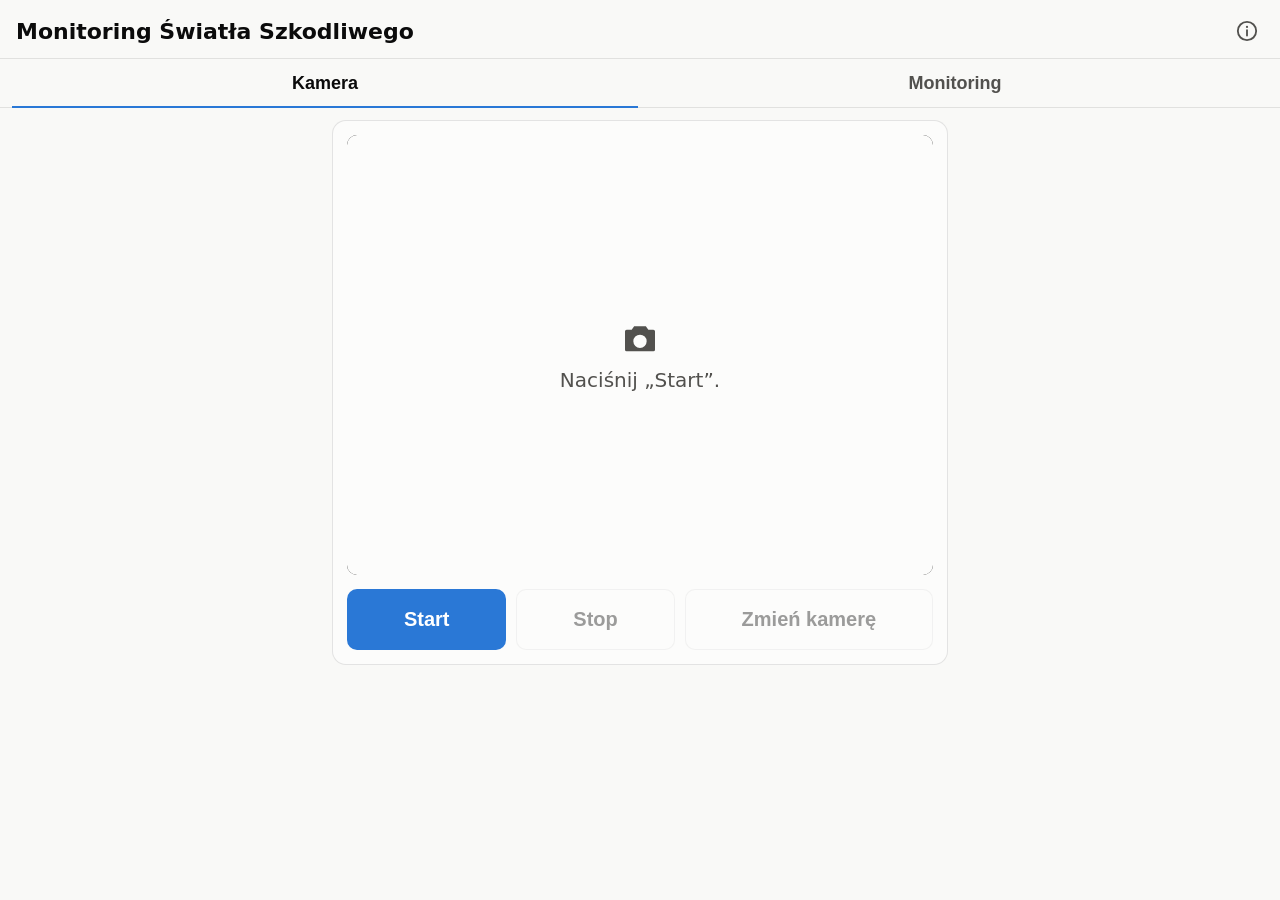
==== docs/index.html @ 78b1234d "Merge Gałki/Wykresy back into one "Monitoring" tab, sized to fit both gauges on screen Reverts the t" ====
<!doctype html>
<html lang="pl">
<head>
<meta charset="utf-8">
<meta name="viewport" content="width=device-width, initial-scale=1, viewport-fit=cover">
<title>Monitoring Światła Szkodliwego</title>
<meta name="description" content="Mierzy kamerą natężenie koloru niebieskiego na ekranie i pokazuje je na czytelnym wykresie ze strefami: bezpieczna, umiarkowana, szkodliwa.">
<meta name="theme-color" content="#1a1a19">
<link rel="manifest" href="manifest.webmanifest">
<link rel="icon" href="icons/icon-192.png">
<link rel="apple-touch-icon" href="icons/icon-192.png">
<link rel="stylesheet" href="style.css">
</head>
<body class="viz-root">

<header class="app-header">
  <h1>Monitoring Światła Szkodliwego</h1>
  <div class="header-actions">
    <button id="infoBtn" class="icon-btn" type="button" aria-label="Przejdź do dokumentacji">
      <svg viewBox="0 0 24 24" width="22" height="22" aria-hidden="true"><circle cx="12" cy="12" r="10" fill="none" stroke="currentColor" stroke-width="2"/><line x1="12" y1="11" x2="12" y2="17" stroke="currentColor" stroke-width="2" stroke-linecap="round"/><circle cx="12" cy="7.5" r="1.2" fill="currentColor"/></svg>
    </button>
  </div>
</header>

<div class="tabs" role="tablist" aria-label="Widoki aplikacji">
  <button id="tabCamera" class="tab-btn" type="button" role="tab" aria-selected="true" aria-controls="panelCamera">Kamera</button>
  <button id="tabMonitoring" class="tab-btn" type="button" role="tab" aria-selected="false" aria-controls="panelMonitoring" tabindex="-1">Monitoring</button>
</div>

<main>
<div id="panelCamera" role="tabpanel" aria-labelledby="tabCamera">

  <section class="card camera-card" aria-label="Podgląd kamery">
    <div class="video-wrap">
      <video id="video" playsinline muted></video>
      <canvas id="sampleOverlay" class="sample-overlay"></canvas>
      <div id="cameraPlaceholder" class="camera-placeholder">
        <svg viewBox="0 0 24 24" width="40" height="40" aria-hidden="true"><path fill="currentColor" d="M4 7h3l1.5-2h7L17 7h3a1 1 0 0 1 1 1v11a1 1 0 0 1-1 1H4a1 1 0 0 1-1-1V8a1 1 0 0 1 1-1zm8 3a4 4 0 1 0 0 8 4 4 0 0 0 0-8z"/></svg>
        <p>Naciśnij „Start”.</p>
      </div>
    </div>
    <div class="camera-controls">
      <button id="startBtn" class="btn btn-primary" type="button">Start</button>
      <button id="stopBtn" class="btn" type="button" disabled>Stop</button>
      <button id="switchBtn" class="btn" type="button" disabled>Zmień kamerę</button>
    </div>
  </section>
</div>

<div id="panelMonitoring" role="tabpanel" aria-labelledby="tabMonitoring" hidden>

  <section class="card reading-card" aria-label="Aktualne odczyty">
    <div class="reading-grid">

      <div class="reading-block">
        <h3 class="reading-title">Jasność kanału B</h3>
        <div class="gauge-wrap">
          <svg id="gaugeRaw" viewBox="0 0 200 130" class="gauge">
            <path class="gauge-band gauge-good" d="" />
            <path class="gauge-band gauge-warning" d="" />
            <path class="gauge-band gauge-critical" d="" />
            <line class="gauge-needle" x1="100" y1="95" x2="100" y2="32" />
            <circle cx="100" cy="95" r="6" class="gauge-hub" />
          </svg>
          <div class="gauge-readout">
            <div id="gaugeValueRaw" class="gauge-value">--</div>
            <div class="gauge-unit">% jasności kanału B</div>
            <div id="statusBadgeRaw" class="status-badge status-idle">
              <svg class="status-icon" width="16" height="16" viewBox="0 0 24 24" aria-hidden="true"></svg>
              <span class="status-label">Brak danych</span>
            </div>
          </div>
        </div>
      </div>

      <div class="reading-block">
        <h3 class="reading-title">Udział niebieskiego</h3>
        <div class="gauge-wrap">
          <svg id="gaugeShare" viewBox="0 0 200 130" class="gauge">
            <path class="gauge-band gauge-good" d="" />
            <path class="gauge-band gauge-warning" d="" />
            <path class="gauge-band gauge-critical" d="" />
            <line class="gauge-needle" x1="100" y1="95" x2="100" y2="32" />
            <circle cx="100" cy="95" r="6" class="gauge-hub" />
          </svg>
          <div class="gauge-readout">
            <div id="gaugeValueShare" class="gauge-value">--</div>
            <div class="gauge-unit">% udziału niebieskiego</div>
            <div id="statusBadgeShare" class="status-badge status-idle">
              <svg class="status-icon" width="16" height="16" viewBox="0 0 24 24" aria-hidden="true"></svg>
              <span class="status-label">Brak danych</span>
            </div>
          </div>
        </div>
      </div>

    </div>
    <div class="secondary-stats">
      <div class="stat"><span class="stat-label">Jasność ogólna sceny</span><span id="overallBrightness" class="stat-value">--%</span></div>
    </div>
  </section>

  <section class="card chart-card" aria-label="Wykresy w czasie">
    <div class="chart-header">
      <h2>Wykresy w czasie (ostatnie 60 s)</h2>
      <button id="tableToggle" class="btn btn-small" type="button" aria-pressed="false">Pokaż jako tabelę</button>
    </div>

    <div class="chart-block">
      <h3 class="chart-title">Jasność kanału B</h3>
      <canvas id="chartRaw" class="chart-canvas" role="img" aria-label="Wykres jasności kanału B w czasie, z oznaczonymi strefami bezpieczną, umiarkowaną i szkodliwą"></canvas>
    </div>

    <div class="chart-block">
      <h3 class="chart-title">Udział niebieskiego w świetle</h3>
      <canvas id="chartShare" class="chart-canvas" role="img" aria-label="Wykres udziału niebieskiego w świetle w czasie, z oznaczonymi strefami bezpieczną, umiarkowaną i szkodliwą"></canvas>
    </div>

    <div class="legend" aria-hidden="false">
      <div class="legend-item">
        <span class="legend-swatch legend-good"></span>
        <svg width="14" height="14" viewBox="0 0 24 24" aria-hidden="true"><path fill="currentColor" d="M9 16.2 4.8 12l-1.4 1.4L9 19 21 7l-1.4-1.4z"/></svg>
        <span>Bezpieczna</span>
      </div>
      <div class="legend-item">
        <span class="legend-swatch legend-warning"></span>
        <svg width="14" height="14" viewBox="0 0 24 24" aria-hidden="true"><path fill="currentColor" d="M1 21h22L12 2 1 21zm12-3h-2v-2h2v2zm0-4h-2v-4h2v4z"/></svg>
        <span>Umiarkowana</span>
      </div>
      <div class="legend-item">
        <span class="legend-swatch legend-critical"></span>
        <svg width="14" height="14" viewBox="0 0 24 24" aria-hidden="true"><path fill="currentColor" d="M12 2 1 12l11 10 11-10L12 2zm-1 5h2v6h-2V7zm0 8h2v2h-2v-2z"/></svg>
        <span>Szkodliwa</span>
      </div>
    </div>

    <div id="tableWrap" class="table-wrap" hidden>
      <table class="readings-table">
        <caption>Ostatnie odczyty (najnowszy na górze)</caption>
        <thead><tr>
          <th scope="col">Czas</th>
          <th scope="col">Jasność kanału B</th>
          <th scope="col">Udział niebieskiego</th>
          <th scope="col">Strefa</th>
        </tr></thead>
        <tbody id="readingsBody"></tbody>
      </table>
    </div>
  </section>

  <details class="card settings-card">
    <summary>Ustawienia progów stref</summary>
    <div class="settings-body">
      <div class="settings-group">
        <h4 class="settings-group-title">Jasność kanału B</h4>
        <label class="slider-row">
          <span>Granica żółty / czerwony: <b id="rawCritLabel">66%</b></span>
          <input id="rawCritSlider" type="range" min="10" max="95" value="66">
        </label>
        <label class="slider-row">
          <span>Granica zielony / żółty: <b id="rawWarnLabel">33%</b></span>
          <input id="rawWarnSlider" type="range" min="5" max="90" value="33">
        </label>
      </div>

      <div class="settings-group">
        <h4 class="settings-group-title">Udział niebieskiego</h4>
        <label class="slider-row">
          <span>Granica żółty / czerwony: <b id="shareCritLabel">33%</b></span>
          <input id="shareCritSlider" type="range" min="10" max="95" value="33">
        </label>
        <label class="slider-row">
          <span>Granica zielony / żółty: <b id="shareWarnLabel">26%</b></span>
          <input id="shareWarnSlider" type="range" min="5" max="90" value="26">
        </label>
      </div>
    </div>
  </details>

</div>

<div id="panelMethodology" aria-label="Dokumentacja" class="methodology" hidden>

  <nav class="doc-toc card" aria-label="Spis treści dokumentacji">
    <h2>Spis treści</h2>
    <ol>
      <li><a href="#doc-start">Szybki start</a></li>
      <li><a href="#doc-metodologia">Jak działa pomiar</a></li>
      <li><a href="#doc-jednostki">Jednostki i normy</a></li>
      <li><a href="#doc-strefy">Strefy i progi</a></li>
      <li><a href="#doc-urzadzenia">Różnice między urządzeniami</a></li>
    </ol>
  </nav>

  <h2 id="doc-start" class="doc-chapter">1. Szybki start</h2>

  <section class="card">
    <h3>Jak mierzyć trafniej</h3>
    <ul>
      <li>W zakładce „Kamera” naciśnij „Start” i skieruj tylny aparat na ekran lub źródło światła, które chcesz sprawdzić.</li>
      <li>Przełącz się na zakładkę „Monitoring” — u góry zobaczysz obie gałki naraz, a niżej (przewiń) wykresy zmian w czasie. Pomiar działa w tle niezależnie od tego, którą zakładkę akurat oglądasz.</li>
      <li>Ustaw telefon w stałej odległości od ekranu (np. 15–20 cm), bez zmiany oświetlenia otoczenia w trakcie pomiaru.</li>
      <li>Użyj tylnego aparatu — ma mniej agresywne korekcje automatyczne niż przedni.</li>
      <li>Traktuj wyniki jako wskaźniki względne (%), nie bezwzględne jednostki fizyczne — porównuj je względem siebie (np. tryb nocny włączony/wyłączony).</li>
      <li>Dostosuj progi stref w ustawieniach do jasności własnego ekranu (rozdział 4).</li>
    </ul>
  </section>

  <section class="card">
    <h3>Duże czcionki i gałki — zawsze</h3>
    <p>Cała aplikacja używa dużych, czytelnych czcionek i pełnowymiarowych
    gałek, tak żeby osoby niedowidzące (i wszyscy inni) mogli odczytać dane
    bez dodatkowych ustawień. W zakładce „Monitoring” obie gałki mieszczą się
    razem na jednym ekranie, bez przewijania — wykresy zmian w czasie są
    zaraz pod nimi, o przewinięcie dalej.</p>
  </section>

  <h2 id="doc-metodologia" class="doc-chapter">2. Jak działa pomiar</h2>

  <section class="card">
    <h3>Kamera telefonu a spektrometr</h3>
    <p>Prawdziwy pomiar „ile jest szkodliwego niebieskiego światła” wymaga rozłożenia
    światła na długości fal — to robi <b>spektrometr</b>: pryzmat lub siatka
    dyfrakcyjna rozszczepia światło na dziesiątki/setki wąskich pasm (np. co
    1–5 nm) i mierzy moc optyczną w każdym z osobna. Dopiero z takiego pełnego
    rozkładu widmowego liczy się jednostki takie jak luks, lumen czy
    napromienienie ważone funkcją zagrożenia niebieskim światłem.</p>
    <p><b>Kamera telefonu nie robi nic z tego.</b> Ma trzy szerokie filtry
    (Bayer: R/G/B), z których każdy zbiera światło z szerokiego,
    nakładającego się zakresu długości fal — „kanał niebieski” to nie wąskie
    pasmo ok. 435–440 nm (szczyt zagrożenia dla siatkówki), tylko z grubsza
    400–570 nm zmieszane z zielenią. Po drodze dochodzi demozaikowanie,
    automatyczna ekspozycja, automatyczny balans bieli i kompresja gamma
    sRGB — żadnego z tych kroków przeglądarka nie pozwala w pełni wyłączyć.
    W efekcie wartość piksela, którą widzi JavaScript, nie jest liniowo
    związana z rzeczywistą mocą optyczną padającą na sensor. To fundamentalne
    ograniczenie sprzętowe, nie błąd tej aplikacji.</p>
  </section>

  <section class="card">
    <h3>Wykres 1 — Jasność kanału B</h3>
    <p><b>Co pokazuje:</b> średnią jasność samego kanału niebieskiego (B) z
    próbkowanego fragmentu obrazu, w skali 0–255 przeliczonej na %.</p>
    <p><b>Algorytm:</b></p>
    <ol>
      <li>5 razy na sekundę pobieramy klatkę z kamery.</li>
      <li>Wycinamy środkowe 60% kadru (unika krawędzi obrazu i poświaty z boków).</li>
      <li>Skalujemy wycięty fragment do siatki 32×32 piksele (wystarczająco
        dokładnie, dużo szybciej niż liczenie pełnej rozdzielczości — ważne
        na słabszym sprzęcie jak Xiaomi/Ulefone budżetowej klasy).</li>
      <li>Uśredniamy wartość B wszystkich 1024 pikseli tej siatki.</li>
      <li><code>wynik = średnia_B ÷ 255 × 100</code></li>
    </ol>
    <p><b>Po co ją zostawiliśmy:</b> to najprostszy, bezpośredni odczyt „ile
    sygnału niebieskiego w ogóle rejestruje sensor”. Wadą jest to, że miesza
    jasność z barwą — bardzo jasna, ale neutralnie biała scena też da wysoki
    wynik, mimo że nie jest szczególnie „niebieska”. Dlatego obok niej
    pokazujemy wykres 2.</p>
  </section>

  <section class="card">
    <h3>Wykres 2 — Udział niebieskiego w świetle</h3>
    <p><b>Co pokazuje:</b> jaki procent całego zarejestrowanego światła (R+G+B)
    stanowi składowa niebieska — czyli przesunięcie koloru w stronę zimnego,
    niezależnie od tego, jak jasna jest scena.</p>
    <p><b>Algorytm:</b> te same kroki 1–4 co wyżej, ale zamiast samego B liczymy:</p>
    <p class="formula-block"><code>wynik = B ÷ (R + G + B) × 100</code></p>
    <p>Neutralna biel (R≈G≈B) daje ok. <b>33%</b>. Światło cieplejsze/bardziej
    czerwone — mniej. Mocno niebieskie — więcej, aż do granicy ~100% dla
    światła niemal czysto niebieskiego.</p>
    <p><b>Dlaczego to dokładniejsza miara „szkodliwego niebieskiego”:</b> to ta
    sama zasada, na której działają filtry typu tryb nocny / Night Shift —
    liczy się <b>barwa</b>, nie jasność. Bardzo jasny, ale neutralny ekran nie
    zostanie fałszywie oznaczony jako szkodliwy; przygaszony, ale mocno
    niebieski — owszem. Dlatego to ta metryka steruje kolorem strefy w
    tabeli odczytów.</p>
  </section>

  <h2 id="doc-jednostki" class="doc-chapter">3. Jednostki i normy</h2>

  <section class="card">
    <h3>Dlaczego nie luksy ani lumeny</h3>
    <p><b>Lumen (lm)</b> opisuje całkowity strumień światła emitowany przez
    źródło — to właściwość samego źródła, nie tego, co pada na dany punkt.
    <b>Luks (lx)</b> to już natężenie oświetlenia w punkcie (lm/m²) — bliższe
    temu, o co chodzi, ale nadal jednostka <b>fotometryczna</b>: waży widmo
    krzywą czułości ludzkiego oka na jasność (V(λ)), nie krzywą zagrożenia
    niebieskim światłem. Do prawdziwego pomiaru zagrożenia potrzebna jest
    trzecia, węższa jednostka: napromienienie ważone widmowo w
    <b>W/m²</b> (norma IEC 62471, szczyt czułości ok. 435–440 nm), a to
    wymaga spektrometru — patrz sekcja wyżej.</p>
    <p>Nawet gdyby poprzestać na luksach: telefon bez zewnętrznego,
    skalibrowanego czujnika światła nie jest w stanie ich wiarygodnie
    wyznaczyć. Wbudowany czujnik światła telefonu (tam gdzie istnieje) mierzy
    zresztą światło z <b>przeciwnej strony</b> obudowy niż ta, którą celujesz
    w ekran tylnym aparatem — mierzyłby więc światło za Twoimi plecami, nie
    to z ekranu. Dlatego zamiast zgadywać liczbę w jednostce, która i tak
    byłaby niewiarygodna, pokazujemy uczciwie opisany <b>wskaźnik względny
    (%)</b> — sensowny do porównań na tym samym telefonie w tych samych
    warunkach (np. tryb nocny włączony/wyłączony), nie jako wartość
    bezwzględna.</p>
  </section>

  <section class="card">
    <h3>Czy istnieją globalne normy dla progów bezpieczeństwa?</h3>
    <p>Krótko: <b>nie ma normy wyrażonej w procentach kanału kamery</b> — to w
    ogóle nie jest jednostka, w której cokolwiek się reguluje. Realne normy
    dotyczące niebieskiego światła istnieją, ale mierzą inne wielkości, w
    innych jednostkach, i dotyczą innego zjawiska niż zwykle mamy na myśli,
    mówiąc „niebieskie światło męczy oczy”.</p>

    <p><b>Ostre uszkodzenie fotochemiczne siatkówki — IEC 62471 / ICNIRP.</b>
    Jedyna faktycznie regulowana „szkodliwość niebieskiego światła” — norma
    dla lamp i systemów oświetleniowych, wspierana wytycznymi ICNIRP
    (International Commission on Non-Ionizing Radiation Protection). Klasyfikuje
    źródła do grup ryzyka RG0–RG3 na podstawie radiancji ważonej funkcją
    zagrożenia B(λ), w <b>W·m⁻²·sr⁻¹</b>, z limitem czasu ekspozycji
    (<code>t_max = 100 / L_B</code> sekund). Ekrany telefonów i monitorów —
    nawet przy maksymalnej jasności — praktycznie zawsze mieszczą się w
    <b>RG0 (zwolnione, bez ograniczeń)</b>. Ta norma dotyczy źródeł dużo
    intensywniejszych (łuki spawalnicze, niektóre projektory, przemysłowe
    LED-y), nie ekranów konsumenckich.</p>

    <p><b>Wpływ na rytm dobowy / sen — CIE S 026.</b> To zjawisko, o które
    zwykle chodzi (ekran wieczorem „rozbudza”) — ale to nie uszkodzenie oka,
    tylko wpływ na zegar biologiczny przez komórki zwojowe siatkówki (ipRGC),
    najczulsze ok. 480 nm. Norma CIE S 026:2018 definiuje jednostkę
    <b>luks melanopiczny (melanopic EDI)</b>. Najbliższy „oficjalny” konsensus
    naukowy to publikacja Browna i współautorów (<i>PLOS Biology</i>, 2022),
    rekomendująca orientacyjnie: wieczorem &lt; 10 luksów melanopicznych, w
    dzień &gt; 250. To rekomendacje badaczy snu, nie przepis prawny.</p>

    <p><b>WHO.</b> Światowa Organizacja Zdrowia nie publikuje własnych,
    niezależnych limitów ekspozycji na niebieskie światło — dla bezpieczeństwa
    promieniowania optycznego odsyła do ICNIRP (wyżej). Jedyny konkretny,
    autorski dokument WHO w temacie ekranów to <i>Guidelines on physical
    activity, sedentary behaviour and sleep for children under 5 years of
    age</i> (2019) — dotyczy jednak <b>czasu</b> spędzanego przy ekranie, nie
    koloru czy natężenia światła: brak ekranu poniżej 1. roku życia, maks. do
    1 godziny dla 2–4 lat. Dla dorosłych WHO nie ma równie skonkretyzowanych
    wytycznych liczbowych.</p>

    <p><b>Dlaczego to i tak nie pomaga skalibrować aplikacji:</b> obie normy
    (IEC/ICNIRP i CIE) wymagają pełnego rozkładu widmowego i skalibrowanej
    radiancji w znanej geometrii pomiaru — dokładnie tego, czego telefon przez
    przeglądarkę nie potrafi dostarczyć (patrz sekcja „Kamera telefonu a
    spektrometr” wyżej). Nie istnieje przelicznik „33% udziału niebieskiego =
    X luksów melanopicznych”, więc progi w tej aplikacji <b>nie odwzorowują
    żadnej normy bezpieczeństwa</b> (WHO, IEC, ICNIRP czy CIE — dla tego
    wskaźnika po prostu nie istnieje). Domyślne wartości progu udziału
    niebieskiego są za to wyprowadzone z realnych temperatur barwowych
    światła i powszechnie powtarzanej, praktycznej rekomendacji ciepłego
    światła wieczorem — solidniejsza podstawa niż zwykłe zaokrąglenie, ale
    wciąż nie formalna norma (pełne wyprowadzenie: rozdział 4). Zawsze
    możesz je zmienić na własne w ustawieniach.</p>
  </section>

  <h2 id="doc-strefy" class="doc-chapter">4. Strefy i progi</h2>

  <section class="card">
    <h3>Strefy kolorów i skąd biorą się progi</h3>
    <p>Obie metryki mają własne, niezależnie ustawiane progi (zakładka
    „Monitoring” → „Ustawienia progów stref”, na dole strony) — 33%/66% na jednej nie znaczy tego
    samego, co na drugiej (patrz rozdział 2 wyżej). To <b>udział niebieskiego</b>
    decyduje o kolorze w legendzie pod wykresami i w tabeli odczytów:</p>
    <ul>
      <li><b>Zielona — bezpieczna:</b> światło ciepłe lub neutralne, oczy odpoczywają.</li>
      <li><b>Żółta — umiarkowana:</b> zauważalne przesunięcie w stronę niebieskiego, warto robić przerwy.</li>
      <li><b>Czerwona — szkodliwa:</b> silnie niebieskie światło, mocno męczy oczy przy dłuższej ekspozycji (zwłaszcza wieczorem).</li>
    </ul>

    <p><b>Skąd te konkretne liczby.</b> <b>Jasność kanału B</b> nie ma
    naturalnego punktu odniesienia — sensowna wartość progu zależy wyłącznie
    od tego, jak jasna jest scena, którą filmujesz (to miara jasności, nie
    koloru). Domyślne 33%/66% to tu wciąż umowny punkt wyjścia — dostosuj go
    metodą prób do typowej jasności swojego ekranu/otoczenia.</p>
    <p><b>Udział niebieskiego</b> ma domyślne progi wyprowadzone z realnych
    temperatur barwowych światła (fizyka, nie zaokrąglenie), nie z żadnej
    normy bezpieczeństwa — takiej normy dla tej wielkości nie ma (rozdział 3).
    Punkty odniesienia:</p>
    <ul>
      <li><b>~4000K</b> („ciepła biel", typowa żarówka LED) → ok. <b>26%</b>
        udziału niebieskiego. Światło cieplejsze od tego (niższa temperatura
        barwowa) to zakres szeroko rekomendowany wieczorem przez narzędzia
        typu f.lux czy Night Shift — stąd dolny próg.</li>
      <li><b>6500K (D65)</b>, standardowy punkt bieli dla większości ekranów
        telefonów i monitorów fabrycznie — ok. <b>33%</b>. Od tej wartości w
        górę zaczyna się zakres, w którym typowo stosuje się zalecenia
        ograniczenia niebieskiego światła — stąd górny próg.</li>
    </ul>
    <p><b>Ważne zastrzeżenie:</b> to, jak bardzo „niebieskie" jest światło, nie
    zależy od pory dnia, ale zalecenia ograniczania niebieskiego światła
    dotyczą właściwie tylko <b>wieczora/nocy</b> — w dzień ekspozycja na
    chłodne, niebieskie światło (także słoneczne) jest normalna, a nawet
    korzystna dla rytmu dobowego. Czerwona strefa w środku dnia patrząc w
    zwykły, niezmieniony ekran nie oznacza realnego zagrożenia — to samo
    światło wieczorem jest już warte ograniczenia.</p>
    <p>Progi obu metryk są całkowicie niezależne — zmiana jednej nie wpływa
    na drugą. Zmienione progi są <b>zapamiętywane w tym urządzeniu i
    przeglądarce</b> między kolejnymi otwarciami aplikacji (lokalnie, nic
    nigdzie nie jest wysyłane) — przycisk „Start" nie resetuje ich do
    domyślnych.</p>
  </section>

  <h2 id="doc-urzadzenia" class="doc-chapter">5. Różnice między urządzeniami</h2>

  <section class="card">
    <h3>Dlaczego podgląd wygląda inaczej na różnych urządzeniach</h3>
    <p><b>Przeglądarka vs natywna aplikacja aparatu.</b> Gdy otwierasz aparat
    fabrycznie zainstalowany na telefonie, producent (np. Xiaomi) dokłada do
    podglądu na żywo własne, zastrzeżone algorytmy — HDR w czasie
    rzeczywistym, cyfrowe wzmacnianie jasności w słabym świetle, wygładzanie.
    Strona internetowa dostaje przez przeglądarkę dużo bardziej „surowy”
    strumień z kamery (funkcja <code>getUserMedia</code>), bez żadnego z tych
    ulepszeń — więc z zasady będzie wyglądać płasko/ciemniej niż natywny
    aparat, niezależnie od telefonu.</p>
    <p><b>Różne możliwości sterowania kamerą.</b> To, jak dużo kontroli nad
    ekspozycją i balansem bieli przeglądarka w ogóle dostaje od systemu,
    zależy od konkretnego telefonu, sterownika kamery i wersji
    Chrome/WebView — jedne urządzenia (typowo komputery z kamerą USB) zgłaszają
    tylko pełną automatykę, inne (część telefonów z Androidem) zgłaszają
    dodatkowe, bardziej zaawansowane tryby. Wcześniejsza wersja tej aplikacji
    próbowała przełączać się na tryb ręcznej ekspozycji tam, gdzie telefon na
    to pozwalał, bez ustawienia konkretnej wartości — co na części telefonów
    zamrażało obraz na przypadkowej, ciemnej ekspozycji z chwili startu
    kamery. To był błąd w kodzie (już poprawiony), nie różnica jednostek —
    ale dobrze pokazuje, jak łatwo zachowanie potrafi się różnić między
    urządzeniami, skoro nawet ta sama linijka kodu włącza się tylko na
    części z nich.</p>
    <p><b>Różne sensory i przetwarzanie obrazu (ISP).</b> Nawet przy identycznym
    kodzie i tej samej scenie różne modele telefonów mają różnej jakości
    sensory i różnie strojoną automatykę producenta — jeden szybciej i
    celniej dobierze ekspozycję w słabym świetle niż drugi. To, w połączeniu
    z faktem, że wskaźniki w tej aplikacji są <b>względne</b> (patrz rozdział 3),
    oznacza: wyniki (i wygląd podglądu) sensownie porównuj na tym samym
    telefonie w czasie, nie między różnymi modelami/urządzeniami.</p>
  </section>

</div>
</main>

<script src="app.js"></script>
</body>
</html>
---- docs/style.css ----
/* ---- Design tokens (see dataviz skill / references/palette.md) ---- */
.viz-root {
  color-scheme: light;
  --surface-1:      #fcfcfb;
  --page-plane:     #f9f9f7;
  --text-primary:   #0b0b0b;
  --text-secondary: #52514e;
  --text-muted:     #898781;
  --gridline:       #e1e0d9;
  --baseline:       #c3c2b7;
  --border:         rgba(11,11,11,0.10);
  --series-1:       #2a78d6;

  --status-good:      #0ca30c;
  --status-warning:   #fab219;
  --status-critical:  #d03b3b;
  --status-good-bg:     rgba(12,163,12,0.14);
  --status-warning-bg:  rgba(250,178,25,0.18);
  --status-critical-bg: rgba(208,59,59,0.14);
}
@media (prefers-color-scheme: dark) {
  :root:where(:not([data-theme="light"])) .viz-root {
    color-scheme: dark;
    --surface-1:      #1a1a19;
    --page-plane:     #0d0d0d;
    --text-primary:   #ffffff;
    --text-secondary: #c3c2b7;
    --text-muted:     #898781;
    --gridline:       #2c2c2a;
    --baseline:       #383835;
    --border:         rgba(255,255,255,0.10);
    --series-1:       #3987e5;
    --status-good-bg:     rgba(12,163,12,0.22);
    --status-warning-bg:  rgba(250,178,25,0.20);
    --status-critical-bg: rgba(208,59,59,0.24);
  }
}
:root[data-theme="dark"] .viz-root {
  color-scheme: dark;
  --surface-1:      #1a1a19;
  --page-plane:     #0d0d0d;
  --text-primary:   #ffffff;
  --text-secondary: #c3c2b7;
  --text-muted:     #898781;
  --gridline:       #2c2c2a;
  --baseline:       #383835;
  --border:         rgba(255,255,255,0.10);
  --series-1:       #3987e5;
  --status-good-bg:     rgba(12,163,12,0.22);
  --status-warning-bg:  rgba(250,178,25,0.20);
  --status-critical-bg: rgba(208,59,59,0.24);
}

/* This app has one look: large text and full-width gauges throughout, so
   it stays readable for low-vision users without any mode switch. */

* { box-sizing: border-box; }
html, body {
  margin: 0;
  padding: 0;
  background: var(--page-plane);
  color: var(--text-primary);
  font-family: system-ui, -apple-system, "Segoe UI", sans-serif;
  -webkit-tap-highlight-color: transparent;
}
body { padding-bottom: env(safe-area-inset-bottom, 0); }

.app-header {
  display: flex;
  align-items: center;
  justify-content: space-between;
  padding: 14px 16px calc(10px + env(safe-area-inset-top, 0));
  padding-top: max(14px, env(safe-area-inset-top, 0));
  position: sticky;
  top: 0;
  z-index: 5;
  background: var(--page-plane);
  border-bottom: 1px solid var(--border);
}
.app-header h1 { font-size: 22px; margin: 0; font-weight: 700; }
.header-actions { display: flex; align-items: center; gap: 2px; }

.tabs {
  display: flex;
  gap: 4px;
  padding: 0 12px;
  background: var(--page-plane);
  border-bottom: 1px solid var(--border);
}
.tab-btn {
  appearance: none;
  background: none;
  border: none;
  border-bottom: 2px solid transparent;
  padding: 14px 8px 12px;
  margin-bottom: -1px;
  font-size: 18px;
  font-weight: 700;
  color: var(--text-secondary);
  cursor: pointer;
  flex: 1 1 0;
  text-align: center;
}
.tab-btn[aria-selected="true"] { color: var(--text-primary); border-bottom-color: var(--series-1); }

.icon-btn {
  background: none;
  border: none;
  color: var(--text-secondary);
  padding: 6px;
  border-radius: 999px;
  display: flex;
  cursor: pointer;
}
.icon-btn:hover { background: var(--border); }

main {
  max-width: 640px;
  margin: 0 auto;
  padding: 12px 12px 32px;
  display: flex;
  flex-direction: column;
  gap: 12px;
}

.card {
  background: var(--surface-1);
  border: 1px solid var(--border);
  border-radius: 14px;
  padding: 14px;
}

/* ---- camera ---- */
.video-wrap {
  position: relative;
  width: 100%;
  aspect-ratio: 4 / 3;
  background: #000;
  border-radius: 10px;
  overflow: hidden;
}
#video {
  width: 100%;
  height: 100%;
  object-fit: cover;
  display: block;
  transform: scaleX(-1);
}
#video.rear { transform: none; }
.sample-overlay {
  position: absolute;
  inset: 0;
  width: 100%;
  height: 100%;
  pointer-events: none;
}
.camera-placeholder {
  position: absolute;
  inset: 0;
  display: flex;
  flex-direction: column;
  align-items: center;
  justify-content: center;
  gap: 10px;
  color: var(--text-secondary);
  text-align: center;
  padding: 20px;
  background: var(--surface-1);
}
.camera-placeholder p { margin: 0; font-size: 20px; max-width: none; }
.camera-placeholder.hidden { display: none; }

.camera-controls {
  display: flex;
  flex-wrap: wrap;
  gap: 10px;
  margin-top: 14px;
}

.btn {
  appearance: none;
  border: 1px solid var(--border);
  background: var(--surface-1);
  color: var(--text-primary);
  padding: 10px 16px;
  border-radius: 10px;
  font-size: 14px;
  font-weight: 600;
  cursor: pointer;
}
.btn:disabled { opacity: 0.4; cursor: not-allowed; }
.btn-primary { background: var(--series-1); color: #fff; border-color: transparent; }
.btn-small { padding: 6px 10px; font-size: 12px; }

.camera-controls .btn {
  font-size: 20px;
  padding: 18px 22px;
  flex: 1 1 auto;
}

/* ---- gauge / reading ----
   Sized so both gauges fit together on one screen without scrolling on most
   phones — the charts below are meant to be reached by scrolling past them,
   not by switching to another tab, so this block can't be allowed to grow
   as large as when it had a screen to itself. */
.reading-card { display: flex; flex-direction: column; align-items: center; gap: 10px; }
.reading-grid {
  display: grid;
  grid-template-columns: 1fr;
  gap: 18px;
  width: 100%;
}
.reading-block { display: flex; flex-direction: column; align-items: center; }
.reading-title, .chart-title {
  display: flex;
  align-items: center;
  gap: 6px;
  font-size: 16px;
  font-weight: 700;
  color: var(--text-secondary);
  margin: 0 0 8px;
}

.gauge-wrap { position: relative; width: 100%; max-width: 260px; }
.gauge { width: 100%; height: auto; display: block; }
.gauge-band { fill: none; stroke-width: 16; stroke-linecap: butt; }
.gauge-good { stroke: var(--status-good); }
.gauge-warning { stroke: var(--status-warning); }
.gauge-critical { stroke: var(--status-critical); }
.gauge-needle { stroke: var(--text-primary); stroke-width: 3; stroke-linecap: round; transition: transform 0.25s ease-out; transform-origin: 100px 95px; }
.gauge-hub { fill: var(--text-primary); }

/* In normal flow below the gauge rather than absolutely overlaid on the
   needle — at larger font sizes an overlay would grow taller than the
   space reserved for it and spill upward over the arc. */
.gauge-readout {
  text-align: center;
  margin-top: 8px;
}
.gauge-value { font-size: clamp(28px, 9vw, 40px); font-weight: 800; line-height: 1; font-variant-numeric: tabular-nums; }
.gauge-unit { font-size: 12px; color: var(--text-muted); margin-top: 2px; }

.status-badge {
  display: inline-flex;
  align-items: center;
  gap: 6px;
  margin-top: 6px;
  padding: 4px 12px;
  border-radius: 999px;
  font-size: 13px;
  font-weight: 700;
  white-space: nowrap;
}
.status-icon { flex: none; width: 16px; height: 16px; }
.status-idle { background: var(--border); color: var(--text-secondary); }
.status-good { background: var(--status-good-bg); color: var(--status-good); }
.status-warning { background: var(--status-warning-bg); color: #7a5400; }
.status-critical { background: var(--status-critical-bg); color: var(--status-critical); }
@media (prefers-color-scheme: dark) {
  :root:not([data-theme="light"]) .status-warning { color: var(--status-warning); }
}
:root[data-theme="dark"] .status-warning { color: var(--status-warning); }

.secondary-stats {
  display: flex;
  justify-content: center;
  gap: 24px;
  margin-top: 4px;
}
.stat { display: flex; flex-direction: column; align-items: center; gap: 2px; }
.stat-label { font-size: 12px; color: var(--text-muted); }
.stat-value { font-size: 15px; font-weight: 700; font-variant-numeric: tabular-nums; }

/* ---- chart ---- */
.chart-header {
  display: flex;
  align-items: center;
  flex-wrap: wrap;
  justify-content: space-between;
  gap: 8px 10px;
  margin-bottom: 10px;
}
.chart-header h2 { flex: 1 1 190px; min-width: 0; font-size: 19px; margin: 0; font-weight: 700; color: var(--text-secondary); }
.chart-header .btn { flex: none; font-size: 15px; padding: 10px 14px; }

.chart-block + .chart-block { margin-top: 28px; }
.chart-canvas { width: 100%; height: 260px; display: block; }

.legend {
  display: flex;
  flex-wrap: wrap;
  gap: 16px;
  margin-top: 14px;
  padding-top: 14px;
  border-top: 1px solid var(--gridline);
}
.legend-item {
  display: flex;
  align-items: center;
  gap: 8px;
  font-size: 16px;
  color: var(--text-secondary);
}
.legend-swatch { width: 14px; height: 14px; border-radius: 4px; flex: none; }
.legend-good { background: var(--status-good); }
.legend-warning { background: var(--status-warning); }
.legend-critical { background: var(--status-critical); }
.legend-item svg { color: var(--text-muted); flex: none; width: 18px; height: 18px; }

.table-wrap { margin-top: 14px; max-height: 320px; overflow: auto; border-top: 1px solid var(--gridline); }
.readings-table { width: 100%; border-collapse: collapse; font-size: 16px; }
.readings-table caption { text-align: left; font-size: 13px; color: var(--text-muted); padding: 10px 0 6px; }
.readings-table th, .readings-table td { text-align: left; padding: 9px 10px; border-bottom: 1px solid var(--gridline); font-variant-numeric: tabular-nums; }
.readings-table th { color: var(--text-muted); font-weight: 600; font-size: 13px; }
.zone-dot { display: inline-block; width: 10px; height: 10px; border-radius: 999px; margin-right: 8px; }

/* ---- settings ---- */
.settings-card summary { cursor: pointer; font-weight: 700; font-size: 19px; }
.settings-body { margin-top: 14px; display: flex; flex-direction: column; gap: 18px; }
.settings-group { display: flex; flex-direction: column; gap: 12px; padding-top: 14px; border-top: 1px solid var(--gridline); }
.settings-group-title { display: flex; align-items: center; gap: 6px; font-size: 17px; margin: 0; color: var(--text-primary); }
.slider-row { display: flex; flex-direction: column; gap: 8px; font-size: 17px; }
.slider-row input[type="range"] { width: 100%; height: 28px; }
.hint { font-size: 15px; color: var(--text-muted); margin: 0; }

/* ---- documentation ---- */
.methodology:not([hidden]) { display: flex; flex-direction: column; gap: 12px; }
.methodology h3 {
  font-size: 21px;
  margin: 0 0 10px;
  display: flex;
  align-items: center;
  gap: 8px;
}
.methodology p, .methodology li { font-size: 17px; line-height: 1.65; color: var(--text-secondary); margin: 8px 0; }
.methodology ol, .methodology ul { margin: 8px 0; padding-left: 24px; }
.methodology b { color: var(--text-primary); }
.methodology code {
  font-family: ui-monospace, SFMono-Regular, Menlo, Consolas, monospace;
  background: var(--border);
  padding: 1px 5px;
  border-radius: 4px;
  font-size: 15px;
  color: var(--text-primary);
}
.formula-block { text-align: center; margin: 12px 0; }
.formula-block code { font-size: 17px; padding: 6px 12px; }

/* ---- documentation chapters / TOC ---- */
.doc-chapter {
  font-size: 16px;
  font-weight: 700;
  text-transform: uppercase;
  letter-spacing: .04em;
  color: var(--text-muted);
  margin: 24px 4px 4px;
}
.doc-toc h2 { font-size: 20px; margin: 0 0 8px; }
.doc-toc ol { margin: 0; padding-left: 22px; }
.doc-toc li { font-size: 17px; line-height: 1.8; }
.doc-toc a { color: var(--series-1); text-decoration: none; }
.doc-toc a:hover { text-decoration: underline; }
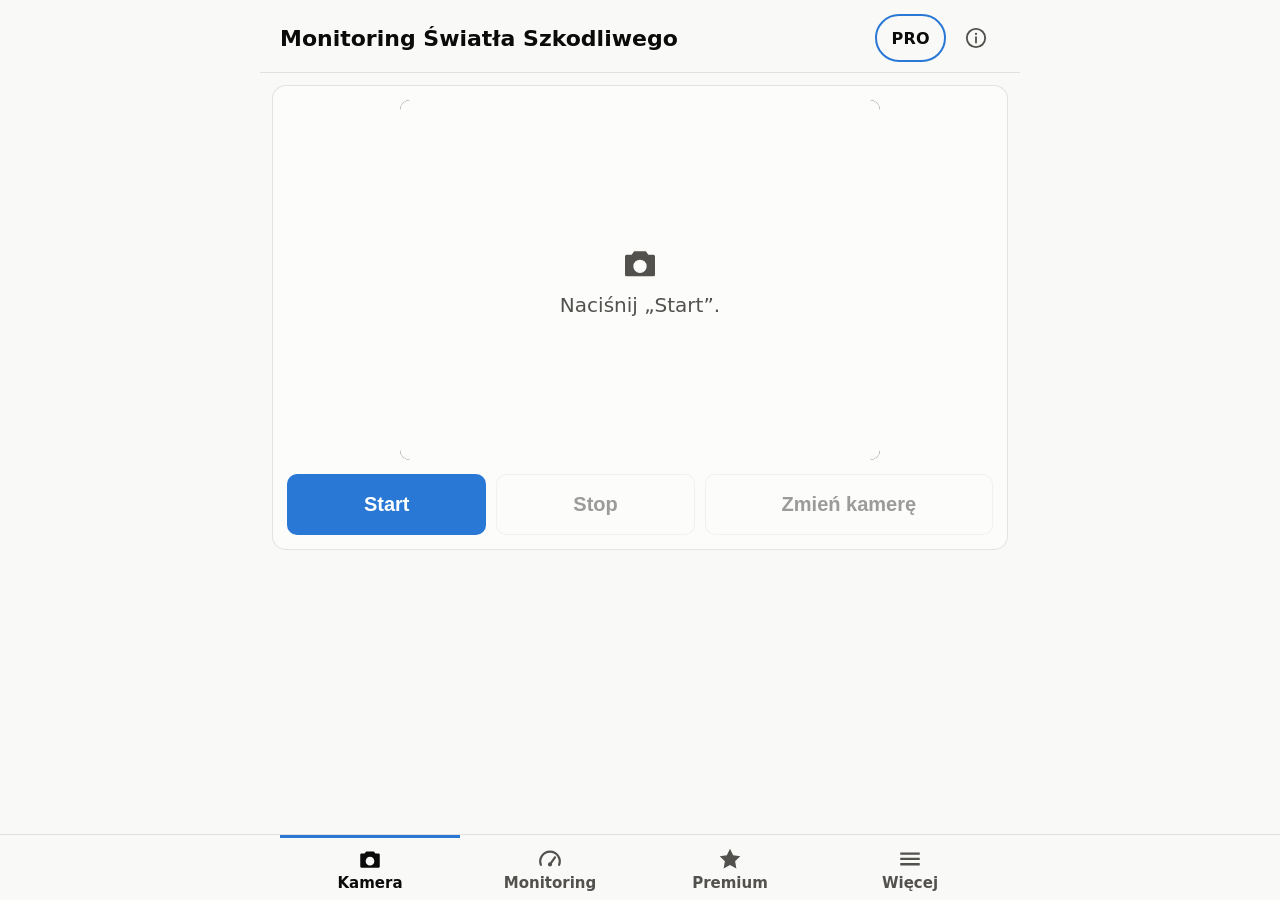
==== commit 1b0a4097: "Add a simulated monetization layer and a bottom-bar menu Every payment, account and ad flow here is " ====
--- a/docs/index.html
+++ b/docs/index.html
@@ -10,25 +10,37 @@
 <link rel="icon" href="icons/icon-192.png">
 <link rel="apple-touch-icon" href="icons/icon-192.png">
 <link rel="stylesheet" href="style.css">
+<!-- Must load AFTER style.css: its global [hidden]{display:none!important} and
+     .btn-large need to win on source order, not on specificity hacks. -->
+<link rel="stylesheet" href="monetization.css">
 </head>
 <body class="viz-root">
 
 <header class="app-header">
   <h1>Monitoring Światła Szkodliwego</h1>
   <div class="header-actions">
+    <!-- Second permanent entry point to Premium. monetization-ui.js owns the
+         label and aria-label; menu.js only wires the click. -->
+    <button id="premiumPill" class="mz-pill" type="button" aria-label="Przejdź na Premium — wersja demonstracyjna"><span id="premiumPillLabel">PRO</span></button>
     <button id="infoBtn" class="icon-btn" type="button" aria-label="Przejdź do dokumentacji">
       <svg viewBox="0 0 24 24" width="22" height="22" aria-hidden="true"><circle cx="12" cy="12" r="10" fill="none" stroke="currentColor" stroke-width="2"/><line x1="12" y1="11" x2="12" y2="17" stroke="currentColor" stroke-width="2" stroke-linecap="round"/><circle cx="12" cy="7.5" r="1.2" fill="currentColor"/></svg>
     </button>
   </div>
 </header>
 
-<div class="tabs" role="tablist" aria-label="Widoki aplikacji">
+<!-- Kept in the DOM (app.js still owns selectTab) but hidden by menu.js, so the
+     screen reader never hears the same navigation twice. -->
+<div class="tabs" id="legacyTabs" role="tablist" aria-label="Widoki aplikacji">
   <button id="tabCamera" class="tab-btn" type="button" role="tab" aria-selected="true" aria-controls="panelCamera">Kamera</button>
   <button id="tabMonitoring" class="tab-btn" type="button" role="tab" aria-selected="false" aria-controls="panelMonitoring" tabindex="-1">Monitoring</button>
 </div>
 
 <main>
-<div id="panelCamera" role="tabpanel" aria-labelledby="tabCamera">
+<!-- role="region", not "tabpanel": menu.js hides #legacyTabs, so there is no
+     role="tablist" and no role="tab" left in the accessibility tree and a
+     tabpanel here would be orphaned. app.js only toggles .hidden and
+     aria-selected, so it is unaffected. -->
+<div id="panelCamera" role="region" aria-label="Kamera">
 
   <section class="card camera-card" aria-label="Podgląd kamery">
     <div class="video-wrap">
@@ -47,7 +59,7 @@
   </section>
 </div>
 
-<div id="panelMonitoring" role="tabpanel" aria-labelledby="tabMonitoring" hidden>
+<div id="panelMonitoring" role="region" aria-label="Monitoring" hidden>
 
   <section class="card reading-card" aria-label="Aktualne odczyty">
     <div class="reading-grid">
@@ -98,12 +110,16 @@
     <div class="secondary-stats">
       <div class="stat"><span class="stat-label">Jasność ogólna sceny</span><span id="overallBrightness" class="stat-value">--%</span></div>
     </div>
+    <p id="medicalDisclaimerShort" class="mz-disclaimer-short">Wynik orientacyjny. To nie jest wyrób medyczny. <a id="medicalDisclaimerLink" href="#">Więcej</a></p>
   </section>
 
   <section class="card chart-card" aria-label="Wykresy w czasie">
     <div class="chart-header">
       <h2>Wykresy w czasie (ostatnie 60 s)</h2>
       <button id="tableToggle" class="btn btn-small" type="button" aria-pressed="false">Pokaż jako tabelę</button>
+      <!-- No onclick here on purpose: monetization-ui.js wires the handler and
+           adds the padlock (it marks the button with data-mz-wired). -->
+      <button id="exportCsvBtn" class="btn" type="button">Eksport CSV</button>
     </div>
 
     <div class="chart-block">
@@ -133,6 +149,10 @@
         <span>Szkodliwa</span>
       </div>
     </div>
+
+    <!-- Filled by monetization-ui.js: locked-history upsell for the free tier,
+         the real history browser once the entitlement exists. -->
+    <div id="historyUpsell"></div>
 
     <div id="tableWrap" class="table-wrap" hidden>
       <table class="readings-table">
@@ -148,7 +168,7 @@
     </div>
   </section>
 
-  <details class="card settings-card">
+  <details class="card settings-card" id="settingsCard">
     <summary>Ustawienia progów stref</summary>
     <div class="settings-body">
       <div class="settings-group">
@@ -174,12 +194,35 @@
           <input id="shareWarnSlider" type="range" min="5" max="90" value="26">
         </label>
       </div>
+
+      <!-- Filled by monetization-ui.js: threshold-profile upsell / manager. -->
+      <div id="profilesUpsell"></div>
     </div>
   </details>
 
+  <!-- Ad slot, deliberately the LAST element of the panel and far away from
+       Start/Stop (those live in panelCamera). Height is reserved so nothing
+       ever jumps under the user's finger. -->
+  <div id="adSlotMonitoring" class="ad-slot ad-slot-reserved" hidden></div>
+
 </div>
 
-<div id="panelMethodology" aria-label="Dokumentacja" class="methodology" hidden>
+<div id="panelMethodology" role="region" aria-label="Dokumentacja" class="methodology" hidden>
+
+  <!-- data-nav-back is menu.js's delegated back handler; no per-screen wiring. -->
+  <div class="mz-row">
+    <button type="button" class="mz-back-btn" data-nav-back aria-label="Wróć do poprzedniego ekranu">← Wróć</button>
+  </div>
+
+  <section class="card mz-disclaimer" role="note">
+    <h3>To nie jest wyrób medyczny</h3>
+    <p>Ta aplikacja nie jest wyrobem medycznym. Nie służy do diagnozowania,
+    leczenia ani zapobiegania jakimkolwiek chorobom. Wyniki pomiaru kamerą
+    telefonu mają charakter orientacyjny i nie zastępują badania ani porady
+    lekarza. W sprawach zdrowia wzroku skonsultuj się z lekarzem lub
+    optometrystą. Progi stref w tej aplikacji nie odwzorowują żadnej normy
+    bezpieczeństwa — szczegóły w rozdziale 3.</p>
+  </section>
 
   <nav class="doc-toc card" aria-label="Spis treści dokumentacji">
     <h2>Spis treści</h2>
@@ -197,8 +240,8 @@
   <section class="card">
     <h3>Jak mierzyć trafniej</h3>
     <ul>
-      <li>W zakładce „Kamera” naciśnij „Start” i skieruj tylny aparat na ekran lub źródło światła, które chcesz sprawdzić.</li>
-      <li>Przełącz się na zakładkę „Monitoring” — u góry zobaczysz obie gałki naraz, a niżej (przewiń) wykresy zmian w czasie. Pomiar działa w tle niezależnie od tego, którą zakładkę akurat oglądasz.</li>
+      <li>Na ekranie „Kamera” (pierwszy przycisk na dolnym pasku) naciśnij „Start” i skieruj tylny aparat na ekran lub źródło światła, które chcesz sprawdzić.</li>
+      <li>Przejdź na ekran „Monitoring” (drugi przycisk dolnego paska) — u góry zobaczysz obie gałki naraz, a niżej (przewiń) wykresy zmian w czasie. Pomiar działa w tle niezależnie od tego, który ekran akurat oglądasz.</li>
       <li>Ustaw telefon w stałej odległości od ekranu (np. 15–20 cm), bez zmiany oświetlenia otoczenia w trakcie pomiaru.</li>
       <li>Użyj tylnego aparatu — ma mniej agresywne korekcje automatyczne niż przedni.</li>
       <li>Traktuj wyniki jako wskaźniki względne (%), nie bezwzględne jednostki fizyczne — porównuj je względem siebie (np. tryb nocny włączony/wyłączony).</li>
@@ -210,7 +253,7 @@
     <h3>Duże czcionki i gałki — zawsze</h3>
     <p>Cała aplikacja używa dużych, czytelnych czcionek i pełnowymiarowych
     gałek, tak żeby osoby niedowidzące (i wszyscy inni) mogli odczytać dane
-    bez dodatkowych ustawień. W zakładce „Monitoring” obie gałki mieszczą się
+    bez dodatkowych ustawień. Na ekranie „Monitoring” obie gałki mieszczą się
     razem na jednym ekranie, bez przewijania — wykresy zmian w czasie są
     zaraz pod nimi, o przewinięcie dalej.</p>
   </section>
@@ -359,7 +402,7 @@
 
   <section class="card">
     <h3>Strefy kolorów i skąd biorą się progi</h3>
-    <p>Obie metryki mają własne, niezależnie ustawiane progi (zakładka
+    <p>Obie metryki mają własne, niezależnie ustawiane progi (ekran
     „Monitoring” → „Ustawienia progów stref”, na dole strony) — 33%/66% na jednej nie znaczy tego
     samego, co na drugiej (patrz rozdział 2 wyżej). To <b>udział niebieskiego</b>
     decyduje o kolorze w legendzie pod wykresami i w tabeli odczytów:</p>
@@ -437,8 +480,28 @@
   </section>
 
 </div>
+
+<!-- Overlay screens. Deliberately plain <div>s, NOT role="tabpanel" — they sit
+     outside the tablist, exactly like #panelMethodology. Content is injected by
+     monetization-ui.js (premium, account) and menu.js (more, about). -->
+<div id="panelPremium" class="mz-screen" role="region" aria-labelledby="premiumTitle" hidden></div>
+<div id="panelAccount" class="mz-screen" role="region" aria-labelledby="accountTitle" hidden></div>
+<div id="panelMore" class="mz-screen" role="region" aria-labelledby="moreTitle" hidden></div>
+<div id="panelAbout" class="mz-screen" role="region" aria-labelledby="aboutTitle" hidden></div>
 </main>
 
+<!-- Global layers, all filled at runtime. -->
+<nav id="appNav" class="nav-bar" aria-label="Menu główne"></nav>
+<div id="navLive" class="mz-visually-hidden" aria-live="polite"></div>
+<div id="mzLayer"></div>
+<div id="mzToastRegion" class="mz-toast-region" role="status" aria-live="polite"></div>
+
+<!-- Load order is a hard contract: billing defines the engine, monetization-ui
+     and menu define the surfaces, app.js publishes AppTabs/AppData last and
+     fires 'app:ready', which boots the other three. No defer/async, no modules. -->
+<script src="billing.js"></script>
+<script src="monetization-ui.js"></script>
+<script src="menu.js"></script>
 <script src="app.js"></script>
 </body>
 </html>
--- a/docs/style.css
+++ b/docs/style.css
@@ -102,6 +102,7 @@
   text-align: center;
 }
 .tab-btn[aria-selected="true"] { color: var(--text-primary); border-bottom-color: var(--series-1); }
+.tab-btn:hover { color: var(--text-primary); }
 
 .icon-btn {
   background: none;
@@ -206,8 +207,8 @@
 .reading-card { display: flex; flex-direction: column; align-items: center; gap: 10px; }
 .reading-grid {
   display: grid;
-  grid-template-columns: 1fr;
-  gap: 18px;
+  grid-template-columns: 1fr 1fr;
+  gap: 14px;
   width: 100%;
 }
 .reading-block { display: flex; flex-direction: column; align-items: center; }
@@ -360,3 +361,30 @@
 .doc-toc li { font-size: 17px; line-height: 1.8; }
 .doc-toc a { color: var(--series-1); text-decoration: none; }
 .doc-toc a:hover { text-decoration: underline; }
+
+/* ---- desktop / wide-viewport layout ----
+   On a phone the tab bar filling the full width edge-to-edge is normal; on a
+   wide desktop browser window the same flex:1-stretched buttons end up
+   spanning the whole browser width, which reads as oversized and empty.
+   From here up, align the tab bar with the content column instead and let
+   each tab size to its label rather than stretching. */
+@media (min-width: 700px) {
+  main { max-width: 760px; }
+  .app-header {
+    max-width: 760px;
+    margin: 0 auto;
+    padding-left: 20px;
+    padding-right: 20px;
+  }
+  .tabs {
+    max-width: 760px;
+    margin: 0 auto;
+    padding: 0 20px;
+    gap: 4px;
+  }
+  .tab-btn {
+    flex: 0 0 auto;
+    padding: 16px 28px 14px;
+  }
+  .video-wrap { max-width: 480px; margin: 0 auto; }
+}
--- a/docs/monetization.css
+++ b/docs/monetization.css
@@ -0,0 +1,1024 @@
+/* =====================================================================
+   monetization.css - styles for the navigation bar, monetization screens,
+   dialogs, mock ad slots and toasts.
+
+   Rules this file obeys, on purpose:
+   - It never invents a colour. Every value comes from the tokens already
+     declared on .viz-root in style.css. The single hard-coded value is
+     #7a5400, copied from the existing .status-warning rule because the
+     warning yellow alone does not reach 4.5:1 on a light plane.
+   - It never edits a selector owned by style.css (.btn, .card, .tabs ...);
+     new looks are additive classes layered on top of them.
+   - Text that carries money, legal terms or the medical disclaimer never
+     drops below 16px and never uses --text-muted, because low-vision users
+     are the primary audience and those strings must survive 200% zoom.
+   ===================================================================== */
+
+/* ---- extra tokens, derived only from existing ones ----
+   The dialog scrim has to darken the page in BOTH themes. In light mode the
+   near-black text colour is the darkest token available; in dark mode the
+   page plane is darker than the text colour, so the roles swap. Declaring
+   them as aliases keeps the promise of "no new colour values". */
+.viz-root {
+  --mz-scrim: var(--text-primary);
+  --mz-scrim-opacity: 0.55;
+  --mz-demo-ink: #7a5400;
+}
+@media (prefers-color-scheme: dark) {
+  :root:where(:not([data-theme="light"])) .viz-root {
+    --mz-scrim: var(--page-plane);
+    --mz-scrim-opacity: 0.82;
+    --mz-demo-ink: var(--status-warning);
+  }
+}
+:root[data-theme="dark"] .viz-root {
+  --mz-scrim: var(--page-plane);
+  --mz-scrim-opacity: 0.82;
+  --mz-demo-ink: var(--status-warning);
+}
+
+/* Panels are toggled with the hidden attribute from three different files;
+   a stray display rule must never be able to resurrect them. */
+[hidden] { display: none !important; }
+
+/* ---------------------------------------------------------------
+   1. Overlay screens (Premium, Konto, Wiecej, O aplikacji)
+   --------------------------------------------------------------- */
+.mz-screen:not([hidden]) {
+  display: flex;
+  flex-direction: column;
+  gap: 12px;
+}
+.mz-screen {
+  min-width: 0;
+  overflow-wrap: break-word;
+  word-break: break-word;
+}
+.mz-screen h2,
+.mz-screen h3,
+.mz-screen p,
+.mz-screen ul,
+.mz-screen ol { margin: 0; }
+.mz-screen p { font-size: 17px; line-height: 1.6; color: var(--text-secondary); }
+
+.mz-screen-title {
+  font-size: 24px;
+  font-weight: 800;
+  line-height: 1.25;
+  color: var(--text-primary);
+  margin: 0;
+}
+.mz-screen-title:focus { outline: none; }
+.mz-screen-title:focus-visible { outline: 3px solid var(--series-1); outline-offset: 3px; }
+
+.mz-section-title {
+  font-size: 16px;
+  font-weight: 800;
+  text-transform: uppercase;
+  letter-spacing: 0.05em;
+  color: var(--text-secondary);
+  margin: 14px 2px 2px;
+}
+
+/* Back button: a full-size target, never a bare text link. */
+.mz-back-btn {
+  display: inline-flex;
+  align-items: center;
+  gap: 8px;
+  min-height: 48px;
+  padding: 10px 16px;
+  font-size: 18px;
+  font-weight: 700;
+  border-radius: 12px;
+  border: 1px solid var(--border);
+  background: var(--surface-1);
+  color: var(--text-primary);
+  cursor: pointer;
+  appearance: none;
+}
+.mz-back-btn svg { flex: none; width: 22px; height: 22px; }
+
+/* Header row of an overlay screen: back on the left, optional action right. */
+.mz-screen > .mz-row:first-child { justify-content: space-between; }
+
+/* ---------------------------------------------------------------
+   2. Shared utilities
+   --------------------------------------------------------------- */
+.mz-stack { display: flex; flex-direction: column; gap: 10px; }
+.mz-row { display: flex; flex-wrap: wrap; align-items: center; gap: 10px; }
+.mz-grow { flex: 1 1 auto; min-width: 0; }
+.mz-muted { font-size: 16px; line-height: 1.55; color: var(--text-secondary); }
+.mz-strong { font-weight: 800; color: var(--text-primary); }
+
+.mz-visually-hidden {
+  position: absolute !important;
+  width: 1px;
+  height: 1px;
+  margin: -1px;
+  padding: 0;
+  border: 0;
+  overflow: hidden;
+  clip: rect(0 0 0 0);
+  clip-path: inset(50%);
+  white-space: nowrap;
+}
+
+/* ---- buttons layered over the existing .btn ---- */
+.btn-large {
+  min-height: 56px;
+  font-size: 20px;
+  padding: 18px 22px;
+  border-radius: 12px;
+  line-height: 1.2;
+}
+.mz-stack > .btn-large,
+.mz-sticky-footer > .btn-large,
+.mz-dialog-actions > .btn-large { width: 100%; }
+
+.btn-quiet {
+  background: transparent;
+  border-color: transparent;
+  color: var(--text-primary);
+  min-height: 48px;
+}
+.btn-quiet:hover { background: var(--border); }
+
+/* Destructive action stays legible instead of shouting: tinted plane plus a
+   critical border, with body-coloured ink so contrast holds in both themes. */
+.btn-danger {
+  background: var(--status-critical-bg);
+  border: 1px solid var(--status-critical);
+  color: var(--text-primary);
+  min-height: 48px;
+}
+
+.mz-screen button:focus-visible,
+.mz-screen a:focus-visible,
+.mz-screen input:focus-visible,
+.mz-dialog button:focus-visible,
+.mz-dialog a:focus-visible,
+.mz-dialog input:focus-visible,
+.nav-btn:focus-visible,
+.mz-toast-action:focus-visible,
+.ad-slot-remove:focus-visible,
+.mz-pill:focus-visible {
+  outline: 3px solid var(--series-1);
+  outline-offset: 2px;
+}
+
+/* ---------------------------------------------------------------
+   3. Bottom navigation bar
+   --------------------------------------------------------------- */
+.nav-bar {
+  position: fixed;
+  left: 0;
+  right: 0;
+  bottom: 0;
+  z-index: 40;
+  background: var(--page-plane);
+  border-top: 1px solid var(--border);
+  padding-bottom: env(safe-area-inset-bottom, 0);
+}
+.nav-list {
+  display: flex;
+  align-items: stretch;
+  margin: 0;
+  padding: 0;
+  list-style: none;
+}
+.nav-list > li {
+  flex: 1 1 0;
+  min-width: 0;
+  display: flex;
+}
+.nav-btn {
+  position: relative;
+  flex: 1 1 0;
+  min-width: 0;
+  min-height: 64px;
+  display: flex;
+  flex-direction: column;
+  align-items: center;
+  justify-content: center;
+  gap: 3px;
+  padding: 8px 4px;
+  appearance: none;
+  border: none;
+  border-top: 3px solid transparent;
+  background: none;
+  color: var(--text-secondary);
+  font-family: inherit;
+  font-size: 13px;
+  font-weight: 600;
+  cursor: pointer;
+}
+.nav-btn-icon { flex: none; width: 26px; height: 26px; display: block; }
+/* The bottom bar is the only permanent navigation in the app, and its users
+   run Android's font scaling at 150-200%. Labels therefore wrap instead of
+   being clipped to "Monit..." - .nav-btn uses min-height, so the bar grows. */
+.nav-btn-label {
+  display: block;
+  max-width: 100%;
+  font-size: 15px;
+  line-height: 1.15;
+  text-align: center;
+  white-space: normal;
+  overflow-wrap: break-word;
+  hyphens: auto;
+}
+/* Current item is marked three ways - colour, weight and a 3px rule - so it
+   never depends on colour perception alone. */
+.nav-btn[aria-current="page"] {
+  color: var(--text-primary);
+  border-top-color: var(--series-1);
+}
+.nav-btn[aria-current="page"] .nav-btn-label { font-weight: 800; }
+.nav-btn:hover { color: var(--text-primary); }
+
+/* Anchored to the button's right edge, never past it: centred positioning let
+   the trial badge overlap the neighbouring menu item at 320px. */
+.nav-badge {
+  position: absolute;
+  top: 4px;
+  right: 4px;
+  left: auto;
+  max-width: calc(100% - 8px);
+  overflow: hidden;
+  min-height: 20px;
+  padding: 1px 7px;
+  border-radius: 999px;
+  border: 1px solid var(--series-1);
+  background: var(--page-plane);
+  color: var(--text-primary);
+  font-size: 13px;
+  font-weight: 800;
+  line-height: 18px;
+  white-space: nowrap;
+}
+
+/* Keep the fixed bar from covering the end of any screen. */
+body.has-bottom-nav main {
+  padding-bottom: calc(84px + env(safe-area-inset-bottom, 0));
+}
+
+/* ---- PRO pill in the header ---- */
+.mz-pill {
+  display: inline-flex;
+  align-items: center;
+  justify-content: center;
+  min-height: 48px;
+  min-width: 48px;
+  padding: 0 14px;
+  margin-right: 4px;
+  border-radius: 999px;
+  border: 2px solid var(--series-1);
+  background: var(--page-plane);
+  color: var(--text-primary);
+  font-family: inherit;
+  font-size: 16px;
+  font-weight: 800;
+  letter-spacing: 0.02em;
+  cursor: pointer;
+  appearance: none;
+  white-space: nowrap;
+}
+.mz-pill:hover { background: var(--border); }
+
+/* ---------------------------------------------------------------
+   4. DEMO banners - loud enough to be unmissable, calm enough to read
+   --------------------------------------------------------------- */
+.mz-demo-banner {
+  display: flex;
+  align-items: flex-start;
+  gap: 10px;
+  padding: 14px;
+  border: 1px solid var(--status-warning);
+  border-left-width: 5px;
+  border-radius: 12px;
+  background: var(--status-warning-bg);
+  color: var(--mz-demo-ink);
+  font-size: 17px;
+  font-weight: 700;
+  line-height: 1.5;
+}
+.mz-demo-banner-critical {
+  border-color: var(--status-critical);
+  background: var(--status-critical-bg);
+  color: var(--text-primary);
+}
+.mz-demo-icon { flex: none; width: 24px; height: 24px; margin-top: 1px; }
+
+/* ---------------------------------------------------------------
+   5. Paywall
+   --------------------------------------------------------------- */
+.mz-hero {
+  display: flex;
+  flex-direction: column;
+  gap: 8px;
+  padding: 4px 2px 0;
+}
+.mz-hero p { font-size: 17px; color: var(--text-secondary); }
+
+.mz-benefits {
+  list-style: none;
+  margin: 0;
+  padding: 0;
+  display: flex;
+  flex-direction: column;
+  gap: 12px;
+}
+.mz-benefit {
+  display: flex;
+  align-items: flex-start;
+  gap: 10px;
+  font-size: 18px;
+  line-height: 1.5;
+  color: var(--text-primary);
+}
+.mz-benefit-icon { flex: none; width: 24px; height: 24px; margin-top: 2px; color: var(--status-good); }
+
+.mz-plans { display: flex; flex-direction: column; gap: 12px; }
+
+/* Plan cards are radios in disguise: selection is expressed through
+   aria-checked, so the attribute - not a JS-added class - drives the look. */
+.mz-plan {
+  position: relative;
+  display: block;
+  width: 100%;
+  min-height: 88px;
+  padding: 16px 16px 16px 56px;
+  text-align: left;
+  border: 2px solid var(--border);
+  border-radius: 14px;
+  background: var(--surface-1);
+  color: var(--text-primary);
+  font-family: inherit;
+  cursor: pointer;
+  appearance: none;
+}
+.mz-plan-radio {
+  position: absolute;
+  left: 16px;
+  top: 20px;
+  width: 26px;
+  height: 26px;
+  border-radius: 999px;
+  border: 2px solid var(--text-secondary);
+  background: var(--page-plane);
+}
+.mz-plan[aria-checked="true"] { border-color: var(--series-1); }
+.mz-plan[aria-checked="true"] .mz-plan-radio {
+  border-color: var(--series-1);
+  box-shadow: inset 0 0 0 5px var(--series-1);
+}
+.mz-plan-badge {
+  display: inline-block;
+  margin-bottom: 8px;
+  padding: 4px 10px;
+  border: 2px solid var(--series-1);
+  border-radius: 999px;
+  background: var(--page-plane);
+  color: var(--text-primary);
+  font-size: 14px;
+  font-weight: 800;
+  letter-spacing: 0.04em;
+  text-transform: uppercase;
+}
+.mz-plan-name { display: block; font-size: 19px; font-weight: 800; margin-bottom: 4px; }
+/* The amount actually charged is always the biggest number on the card. */
+.mz-price-major { display: block; font-size: 26px; font-weight: 800; line-height: 1.2; font-variant-numeric: tabular-nums; }
+.mz-price-minor { display: block; margin-top: 4px; font-size: 16px; color: var(--text-secondary); }
+/* Price before a promo code. Never --text-muted: the old price has to stay
+   readable, otherwise the discount cannot be checked. */
+.mz-price-was { display: block; font-size: 18px; color: var(--text-secondary); }
+.mz-plan-sub { display: block; margin-top: 6px; font-size: 16px; line-height: 1.5; color: var(--text-secondary); }
+.mz-savings { display: block; margin-top: 6px; font-size: 16px; font-weight: 800; color: var(--text-primary); }
+
+/* ---- comparison table ---- */
+.mz-compare {
+  overflow-x: auto;
+  -webkit-overflow-scrolling: touch;
+  border: 1px solid var(--border);
+  border-radius: 12px;
+  background: var(--surface-1);
+}
+.mz-compare-table {
+  width: 100%;
+  min-width: 300px;
+  border-collapse: collapse;
+  font-size: 17px;
+}
+.mz-compare-table caption {
+  text-align: left;
+  padding: 12px 12px 6px;
+  font-size: 16px;
+  color: var(--text-secondary);
+}
+.mz-compare-table th,
+.mz-compare-table td {
+  padding: 12px 12px;
+  text-align: center;
+  border-bottom: 1px solid var(--gridline);
+  vertical-align: middle;
+}
+.mz-compare-table thead th {
+  font-size: 16px;
+  font-weight: 800;
+  color: var(--text-primary);
+}
+.mz-compare-table tbody tr:last-child th,
+.mz-compare-table tbody tr:last-child td { border-bottom: none; }
+.mz-compare-feature { text-align: left; font-weight: 600; color: var(--text-primary); }
+/* 20px bold clears the WCAG large-text bar, so the green tick keeps its
+   meaning without failing contrast on either plane. */
+.mz-compare-yes { font-size: 20px; font-weight: 800; color: var(--status-good); }
+.mz-compare-no { font-size: 20px; font-weight: 800; color: var(--text-secondary); }
+.mz-compare-val { font-size: 17px; font-weight: 700; color: var(--text-primary); font-variant-numeric: tabular-nums; }
+.mz-compare-premium-col { background: var(--page-plane); }
+
+/* ---- trial timeline ---- */
+.mz-timeline { display: flex; flex-direction: column; gap: 14px; margin: 0; padding: 0; list-style: none; }
+.mz-timeline-step { display: flex; align-items: flex-start; gap: 12px; }
+.mz-timeline-dot {
+  flex: none;
+  width: 14px;
+  height: 14px;
+  margin-top: 6px;
+  border-radius: 999px;
+  background: var(--series-1);
+}
+.mz-timeline-when { display: block; font-size: 17px; font-weight: 800; color: var(--text-primary); }
+.mz-timeline-what { display: block; margin-top: 2px; font-size: 17px; line-height: 1.5; color: var(--text-secondary); }
+
+/* ---- promo code ---- */
+.mz-promo { display: flex; flex-direction: column; gap: 10px; }
+.mz-promo-row { display: flex; flex-wrap: wrap; gap: 10px; }
+.mz-promo-input {
+  flex: 1 1 180px;
+  min-width: 0;
+  min-height: 52px;
+  padding: 12px 14px;
+  font-family: inherit;
+  font-size: 18px;
+  border: 1px solid var(--border);
+  border-radius: 10px;
+  background: var(--surface-1);
+  color: var(--text-primary);
+}
+.mz-promo-status { font-size: 17px; color: var(--text-primary); }
+
+/* ---- terms + consumer consent ---- */
+.mz-terms {
+  padding: 14px;
+  border: 1px solid var(--border);
+  border-radius: 12px;
+  background: var(--page-plane);
+  font-size: 18px;
+  line-height: 1.55;
+  color: var(--text-primary);
+}
+.mz-consent-row {
+  display: flex;
+  align-items: flex-start;
+  gap: 12px;
+  min-height: 48px;
+  padding: 10px 2px;
+  font-size: 17px;
+  line-height: 1.5;
+  color: var(--text-primary);
+  cursor: pointer;
+}
+/* The legally load-bearing control on the paywall must not be the smallest
+   target on it. The row itself is a <label>, so the text is part of the target. */
+.mz-consent-check {
+  flex: none;
+  width: 32px;
+  height: 32px;
+  min-width: 32px;
+  min-height: 32px;
+  margin: 8px 8px 8px 0;
+  accent-color: var(--series-1);
+}
+
+/* ---- sticky purchase footer ---- */
+.mz-sticky-footer {
+  position: sticky;
+  bottom: 0;
+  z-index: 6;
+  display: flex;
+  flex-direction: column;
+  gap: 10px;
+  margin-top: 8px;
+  padding: 12px 0 calc(12px + env(safe-area-inset-bottom, 0));
+  background: var(--page-plane);
+  border-top: 1px solid var(--border);
+}
+/* With the fixed bar present the footer must dock above it, not under it. */
+body.has-bottom-nav .mz-sticky-footer {
+  bottom: calc(64px + env(safe-area-inset-bottom, 0));
+  padding-bottom: 12px;
+}
+.mz-legal {
+  font-size: 16px;
+  line-height: 1.5;
+  text-align: center;
+  color: var(--text-secondary);
+}
+.mz-legal a { color: var(--text-primary); }
+
+/* ---- disclaimers ---- */
+.mz-disclaimer {
+  padding: 14px;
+  border: 1px solid var(--border);
+  border-left: 5px solid var(--status-warning);
+  border-radius: 12px;
+  background: var(--surface-1);
+  font-size: 17px;
+  line-height: 1.6;
+  color: var(--text-primary);
+}
+.mz-disclaimer-short {
+  margin: 6px 0 0;
+  font-size: 16px;
+  line-height: 1.5;
+  text-align: center;
+  color: var(--text-secondary);
+}
+/* A real navigation control (it opens "O aplikacji"), so it gets the same
+   48px touch target as every other control in this app. */
+.mz-disclaimer-short a {
+  display: inline-flex;
+  align-items: center;
+  justify-content: center;
+  min-height: 48px;
+  padding: 12px 8px;
+  color: var(--text-primary);
+}
+
+/* The chart header carries two buttons (table toggle + CSV export) and the
+   CSV one is new here, so the 48px floor is set in this file — style.css
+   stays exactly as it was before the monetization layer. */
+.chart-header .btn { min-height: 48px; }
+
+/* ---------------------------------------------------------------
+   6. Dialogs (purchase sheet, consent, rewarded, lock, sign-in)
+   --------------------------------------------------------------- */
+.mz-dialog {
+  position: fixed;
+  inset: 0;
+  z-index: 60;
+  display: flex;
+  align-items: flex-end;
+  justify-content: center;
+  padding: 12px;
+}
+.mz-dialog:not([hidden]) { display: flex; }
+.mz-dialog-backdrop {
+  position: absolute;
+  inset: 0;
+  background: var(--mz-scrim);
+  opacity: var(--mz-scrim-opacity);
+}
+.mz-dialog-body,
+.mz-sheet {
+  position: relative;
+  z-index: 1;
+  display: flex;
+  flex-direction: column;
+  gap: 12px;
+  width: 100%;
+  max-width: 520px;
+  max-height: 90vh;
+  max-height: 90dvh;
+  overflow-y: auto;
+  -webkit-overflow-scrolling: touch;
+  padding: 16px 16px calc(16px + env(safe-area-inset-bottom, 0));
+  border: 1px solid var(--border);
+  border-radius: 16px;
+  background: var(--surface-1);
+  color: var(--text-primary);
+}
+.mz-sheet { max-width: 560px; }
+.mz-dialog-title { margin: 0; font-size: 21px; font-weight: 800; color: var(--text-primary); }
+.mz-dialog-title:focus { outline: none; }
+.mz-dialog-body p,
+.mz-sheet p { margin: 0; font-size: 17px; line-height: 1.6; color: var(--text-secondary); }
+.mz-dialog-actions { display: flex; flex-direction: column; gap: 10px; }
+/* Consent must offer two equally weighted answers - never a grey "no". */
+.mz-dialog-actions .btn-large { min-height: 56px; }
+
+.mz-spinner {
+  width: 36px;
+  height: 36px;
+  margin: 6px auto;
+  border: 4px solid var(--border);
+  border-top-color: var(--series-1);
+  border-radius: 999px;
+  animation: mz-spin 1s linear infinite;
+}
+@keyframes mz-spin { to { transform: rotate(360deg); } }
+
+.mz-result {
+  padding: 12px 14px;
+  border: 1px solid var(--border);
+  border-left-width: 5px;
+  border-radius: 10px;
+  background: var(--page-plane);
+  font-size: 18px;
+  line-height: 1.5;
+  color: var(--text-primary);
+}
+.mz-result-ok { border-left-color: var(--status-good); }
+.mz-result-error { border-left-color: var(--status-critical); }
+
+/* Order summary rows inside the purchase sheet. */
+#mzPurchaseSummary { display: flex; flex-direction: column; gap: 6px; font-size: 18px; color: var(--text-primary); }
+#mzPurchaseSummary > div { display: flex; flex-wrap: wrap; gap: 8px; }
+#mzPurchaseSummary .mz-strong { min-width: 120px; }
+
+/* ---------------------------------------------------------------
+   7. Account screen
+   --------------------------------------------------------------- */
+.mz-account-card {
+  display: flex;
+  flex-direction: column;
+  gap: 8px;
+  padding: 16px;
+  border: 1px solid var(--border);
+  border-radius: 14px;
+  background: var(--surface-1);
+}
+.mz-status-pill {
+  display: inline-flex;
+  align-items: center;
+  align-self: flex-start;
+  min-height: 40px;
+  padding: 6px 14px;
+  border: 1px solid var(--border);
+  border-radius: 999px;
+  background: var(--border);
+  color: var(--text-primary);
+  font-size: 16px;
+  font-weight: 800;
+  letter-spacing: 0.02em;
+  line-height: 1.3;
+  white-space: normal;
+}
+/* Deliberately NOT the .status-* classes: those mean measurement zones and
+   reusing them here would make a subscription look like a light reading. */
+.mz-status-pill-none { background: var(--border); color: var(--text-primary); }
+.mz-status-pill-trial { background: var(--status-warning-bg); border-color: var(--status-warning); color: var(--mz-demo-ink); }
+.mz-status-pill-active { background: var(--status-good-bg); border-color: var(--status-good); color: var(--text-primary); }
+.mz-status-pill-canceled { background: var(--page-plane); border-color: var(--baseline); color: var(--text-primary); }
+.mz-status-pill-paused { background: var(--status-warning-bg); border-color: var(--status-warning); color: var(--mz-demo-ink); }
+.mz-status-pill-hold { background: var(--status-critical-bg); border-color: var(--status-critical); color: var(--text-primary); }
+
+#accountPlanName { font-size: 20px; font-weight: 800; color: var(--text-primary); }
+#accountPriceLine, #accountDateLine { font-size: 17px; color: var(--text-primary); }
+#accountNoteLine { font-size: 16px; line-height: 1.55; color: var(--text-secondary); }
+
+.mz-feature-grid {
+  display: grid;
+  grid-template-columns: repeat(auto-fit, minmax(150px, 1fr));
+  gap: 10px 14px;
+}
+.mz-feature-item {
+  display: flex;
+  align-items: flex-start;
+  gap: 8px;
+  font-size: 17px;
+  line-height: 1.4;
+  color: var(--text-primary);
+}
+.mz-feature-item svg { flex: none; width: 20px; height: 20px; margin-top: 2px; color: var(--status-good); }
+
+/* ---------------------------------------------------------------
+   8. Lists (Wiecej screen, account actions)
+   --------------------------------------------------------------- */
+.mz-list {
+  display: flex;
+  flex-direction: column;
+  gap: 8px;
+  margin: 0;
+  padding: 0;
+  list-style: none;
+}
+.mz-list-item {
+  display: flex;
+  align-items: center;
+  gap: 12px;
+  width: 100%;
+  min-height: 64px;
+  padding: 14px 16px;
+  text-align: left;
+  border: 1px solid var(--border);
+  border-radius: 12px;
+  background: var(--surface-1);
+  color: var(--text-primary);
+  font-family: inherit;
+  cursor: pointer;
+  appearance: none;
+}
+.mz-list-item:hover { background: var(--page-plane); }
+.mz-list-item-body { flex: 1 1 auto; min-width: 0; }
+.mz-list-item-title { display: block; font-size: 19px; font-weight: 700; line-height: 1.3; }
+.mz-list-item-sub { display: block; margin-top: 3px; font-size: 16px; line-height: 1.45; color: var(--text-secondary); }
+.mz-list-chevron {
+  flex: none;
+  display: flex;
+  align-items: center;
+  justify-content: center;
+  width: 24px;
+  height: 24px;
+  color: var(--text-secondary);
+}
+.mz-list-chevron svg { width: 24px; height: 24px; }
+
+/* ---------------------------------------------------------------
+   9. Upsells - always visible, never a dark pattern
+   --------------------------------------------------------------- */
+.mz-upsell-card {
+  display: flex;
+  align-items: center;
+  gap: 12px;
+  width: 100%;
+  min-height: 72px;
+  padding: 16px;
+  text-align: left;
+  border: 1px solid var(--border);
+  border-left: 5px solid var(--series-1);
+  border-radius: 14px;
+  background: var(--surface-1);
+  color: var(--text-primary);
+  font-family: inherit;
+  cursor: pointer;
+  appearance: none;
+}
+.mz-upsell-icon { flex: none; width: 28px; height: 28px; color: var(--series-1); }
+.mz-upsell-title { display: block; font-size: 19px; font-weight: 800; line-height: 1.3; }
+.mz-upsell-sub { display: block; margin-top: 4px; font-size: 16px; line-height: 1.5; color: var(--text-secondary); }
+
+.mz-inline-upsell {
+  display: flex;
+  flex-direction: column;
+  gap: 12px;
+  margin-top: 14px;
+  padding: 14px;
+  border: 1px solid var(--border);
+  border-left: 5px solid var(--series-1);
+  border-radius: 12px;
+  background: var(--page-plane);
+  font-size: 17px;
+  line-height: 1.55;
+  color: var(--text-primary);
+}
+.mz-inline-upsell-actions { display: flex; flex-wrap: wrap; gap: 10px; }
+.mz-inline-upsell-actions .btn { flex: 1 1 200px; min-height: 56px; font-size: 18px; }
+
+/* A locked feature stays on screen with a padlock; hiding it would be worse
+   for a screen reader than showing it and saying it is unavailable. */
+.mz-locked {
+  display: inline-flex;
+  align-items: center;
+  gap: 8px;
+}
+.mz-lock-icon { flex: none; width: 18px; height: 18px; color: var(--text-secondary); }
+
+#welcomeOfferBanner {
+  display: flex;
+  flex-wrap: wrap;
+  align-items: center;
+  gap: 12px;
+  padding: 14px;
+  border: 1px solid var(--border);
+  border-left: 5px solid var(--series-1);
+  border-radius: 12px;
+  background: var(--surface-1);
+  font-size: 17px;
+  color: var(--text-primary);
+}
+
+/* ---------------------------------------------------------------
+   10. Mock ad slots - visibly separated from measurement cards
+   --------------------------------------------------------------- */
+.ad-slot {
+  /* 24px keeps the fake banner away from any action button, per the
+     placement rules the real AdMob policy would also demand. */
+  margin-top: 24px;
+  display: flex;
+  flex-direction: column;
+  gap: 8px;
+  padding: 10px;
+  border: 1px solid var(--border);
+  border-radius: 12px;
+  background: var(--page-plane);
+}
+.ad-slot:not([hidden]) { display: flex; }
+.ad-slot-reserved { min-height: 100px; }
+.ad-slot-label {
+  font-size: 16px;
+  font-weight: 700;
+  letter-spacing: 0.03em;
+  color: var(--text-secondary);
+}
+.ad-slot-body { display: flex; flex-wrap: wrap; align-items: center; gap: 10px; }
+/* Neutral grey on purpose: the zone colours are reserved for readings, so a
+   fake ad can never be mistaken for a warning about light. */
+.ad-slot-fake {
+  flex: 1 1 220px;
+  min-width: 0;
+  min-height: 100px;
+  display: flex;
+  flex-direction: column;
+  align-items: center;
+  justify-content: center;
+  gap: 4px;
+  padding: 10px;
+  border-radius: 8px;
+  background: var(--border);
+  color: var(--text-primary);
+  font-size: 16px;
+  line-height: 1.4;
+  text-align: center;
+}
+/* The JS builds this marker as <span class="mz-strong">, never as <b>. */
+.ad-slot-fake .mz-strong { font-weight: 800; letter-spacing: 0.06em; }
+.ad-slot-remove {
+  flex: none;
+  display: inline-flex;
+  align-items: center;
+  min-height: 48px;
+  padding: 0 14px;
+  border: 1px solid var(--border);
+  border-radius: 10px;
+  background: var(--surface-1);
+  color: var(--text-primary);
+  font-family: inherit;
+  font-size: 16px;
+  font-weight: 700;
+  text-decoration: underline;
+  cursor: pointer;
+  appearance: none;
+}
+
+/* ---- rewarded ad mock ---- */
+.mz-rewarded-frame {
+  display: flex;
+  flex-direction: column;
+  align-items: center;
+  justify-content: center;
+  gap: 6px;
+  min-height: 170px;
+  padding: 16px;
+  border-radius: 10px;
+  background: var(--border);
+  color: var(--text-primary);
+  font-size: 16px;
+  line-height: 1.4;
+  text-align: center;
+}
+/* "REKLAMA DEMO" must be the largest text in the mock - see note above. */
+.mz-rewarded-frame .mz-strong { font-size: 20px; font-weight: 800; letter-spacing: 0.06em; }
+.mz-rewarded-timer {
+  font-size: 20px;
+  font-weight: 800;
+  text-align: center;
+  color: var(--text-primary);
+  font-variant-numeric: tabular-nums;
+}
+
+/* ---------------------------------------------------------------
+   11. Toasts
+   --------------------------------------------------------------- */
+.mz-toast-region {
+  position: fixed;
+  left: 0;
+  right: 0;
+  bottom: calc(16px + env(safe-area-inset-bottom, 0));
+  z-index: 80;
+  display: flex;
+  flex-direction: column;
+  gap: 8px;
+  max-width: 640px;
+  margin: 0 auto;
+  padding: 0 12px;
+  pointer-events: none;
+}
+body.has-bottom-nav .mz-toast-region {
+  bottom: calc(80px + env(safe-area-inset-bottom, 0));
+}
+.mz-toast {
+  pointer-events: auto;
+  display: flex;
+  flex-wrap: wrap;
+  align-items: center;
+  gap: 10px;
+  padding: 14px 16px;
+  border: 1px solid var(--border);
+  border-left-width: 5px;
+  border-radius: 12px;
+  background: var(--surface-1);
+  color: var(--text-primary);
+  font-size: 17px;
+  line-height: 1.45;
+  box-shadow: 0 4px 18px var(--border);
+}
+.mz-toast-info { border-left-color: var(--series-1); }
+.mz-toast-success { border-left-color: var(--status-good); }
+.mz-toast-warning { border-left-color: var(--status-warning); }
+.mz-toast-error { border-left-color: var(--status-critical); }
+.mz-toast-action,
+.mz-toast-close {
+  flex: none;
+  min-height: 48px;
+  padding: 0 14px;
+  border: 1px solid var(--border);
+  border-radius: 10px;
+  background: var(--page-plane);
+  color: var(--text-primary);
+  font-family: inherit;
+  font-size: 16px;
+  font-weight: 700;
+  cursor: pointer;
+  appearance: none;
+}
+/* A toast blocks taps in the strip above the bottom bar for its whole life,
+   so it always carries a real dismiss control. */
+.mz-toast-close {
+  min-width: 48px;
+  display: inline-flex;
+  align-items: center;
+  justify-content: center;
+  font-size: 20px;
+}
+
+/* Controls disabled with aria-disabled instead of the disabled attribute (so
+   they stay reachable by Tab and can still explain themselves) need the same
+   "not available yet" appearance the attribute would have given them. */
+.btn[aria-disabled="true"],
+.mz-list-item[aria-disabled="true"] {
+  opacity: 0.45;
+  cursor: not-allowed;
+}
+
+/* The "i" button is the single-tap route into the documentation - the one
+   promise this app makes to its low-vision users - so it gets the same 48px
+   target as the sales pill beside it. style.css stays untouched. */
+.app-header .icon-btn {
+  min-width: 48px;
+  min-height: 48px;
+  align-items: center;
+  justify-content: center;
+}
+
+/* ---------------------------------------------------------------
+   12. Narrow phones (from 320px) - nothing may scroll sideways
+   --------------------------------------------------------------- */
+@media (max-width: 359px) {
+  .nav-btn { font-size: 14px; padding: 8px 2px; }
+  .nav-btn-label { font-size: 14px; }
+  .nav-btn-icon { width: 24px; height: 24px; }
+  .mz-plan { padding-left: 50px; }
+  .mz-plan-radio { left: 12px; }
+  .btn-large { font-size: 19px; padding: 16px 14px; }
+  .mz-screen-title { font-size: 22px; }
+  .mz-price-major { font-size: 24px; }
+}
+.mz-screen img,
+.mz-dialog img,
+.mz-screen svg,
+.mz-dialog svg { max-width: 100%; }
+
+/* ---------------------------------------------------------------
+   13. Desktop / wide viewport - same 760px column as the rest
+   --------------------------------------------------------------- */
+@media (min-width: 700px) {
+  .nav-list {
+    max-width: 760px;
+    margin: 0 auto;
+    padding: 0 20px;
+  }
+  .mz-toast-region { max-width: 760px; }
+  .mz-dialog { align-items: center; padding: 24px; }
+  .mz-dialog-body,
+  .mz-sheet { max-height: 84vh; max-height: 84dvh; }
+  .mz-inline-upsell-actions .btn { flex: 0 1 auto; }
+  .mz-plan { padding: 18px 18px 18px 58px; }
+}
+
+/* ---------------------------------------------------------------
+   14. Reduced motion - the audience often runs screen magnification,
+   where any movement destroys orientation.
+   --------------------------------------------------------------- */
+@media (prefers-reduced-motion: reduce) {
+  .mz-spinner { animation: none; }
+  .mz-screen *,
+  .mz-dialog *,
+  .nav-bar *,
+  .mz-toast,
+  .ad-slot * {
+    animation-duration: 0.001ms !important;
+    animation-iteration-count: 1 !important;
+    transition-duration: 0.001ms !important;
+  }
+}
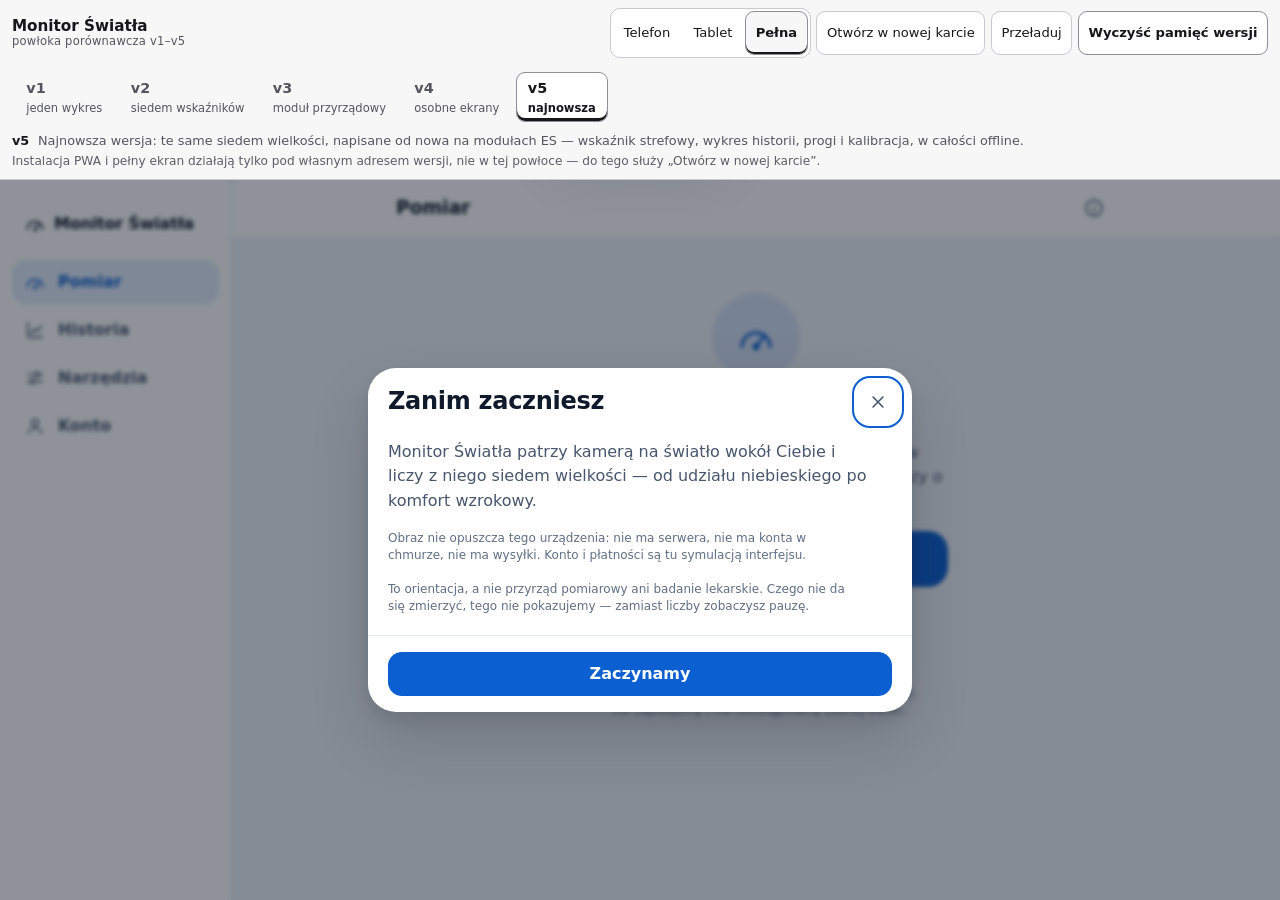
==== commit 440b03d5: "Publish v1-v5 side by side behind a version-comparison shell The site root becomes a developer shell" ====
--- a/docs/index.html
+++ b/docs/index.html
@@ -3,505 +3,881 @@
 <head>
 <meta charset="utf-8">
 <meta name="viewport" content="width=device-width, initial-scale=1, viewport-fit=cover">
-<title>Monitoring Światła Szkodliwego</title>
-<meta name="description" content="Mierzy kamerą natężenie koloru niebieskiego na ekranie i pokazuje je na czytelnym wykresie ze strefami: bezpieczna, umiarkowana, szkodliwa.">
-<meta name="theme-color" content="#1a1a19">
-<link rel="manifest" href="manifest.webmanifest">
+<title>Monitor Światła — powłoka porównawcza</title>
+<meta name="description" content="Powłoka deweloperska: przełączanie między pięcioma wersjami aplikacji Monitor Światła (v1–v5) w jednym oknie.">
+<meta name="color-scheme" content="light dark">
+<!-- Powłoka nie ma własnego motywu: theme-color idzie za motywem systemu,
+     żeby pasek przeglądarki nie faworyzował ani jasnej, ani ciemnej wersji. -->
+<meta name="theme-color" content="#f2f2f3" media="(prefers-color-scheme: light)">
+<meta name="theme-color" content="#141416" media="(prefers-color-scheme: dark)">
 <link rel="icon" href="icons/icon-192.png">
 <link rel="apple-touch-icon" href="icons/icon-192.png">
-<link rel="stylesheet" href="style.css">
-<!-- Must load AFTER style.css: its global [hidden]{display:none!important} and
-     .btn-large need to win on source order, not on specificity hacks. -->
-<link rel="stylesheet" href="monetization.css">
+<style>
+/* ---------------------------------------------------------------------------
+   Powłoka jest CHROMEM NARZĘDZIA, nie eksponatem. Jedna z osadzanych wersji
+   jest jasna, inna ciemna — gdyby powłoka miała mocny własny kolor, zaburzałaby
+   ocenę tego, co widać w ramce. Stąd wyłącznie neutralne szarości o niskim
+   nasyceniu i tylko jeden kolor akcentu, użyty do obrysu fokusu.
+   --------------------------------------------------------------------------- */
+:root {
+  --bg: #e9e9eb;          /* tło poza ramką podglądu */
+  --bar: #f7f7f8;         /* pasek narzędzi */
+  --surface: #ffffff;     /* kafelki, aktywna zakładka */
+  --border: #c9c9ce;
+  --border-strong: #8e8e97;
+  --text: #17171a;        /* na --bar kontrast ok. 15:1 */
+  --muted: #55555e;       /* na --bar ok. 7:1 — powyżej wymaganych 4,5:1 */
+  --focus: #1d4ed8;
+  --shadow: 0 1px 2px rgba(0, 0, 0, .12), 0 8px 24px rgba(0, 0, 0, .08);
+  --dur: .16s;
+}
+
+@media (prefers-color-scheme: dark) {
+  :root {
+    --bg: #0f0f11;
+    --bar: #1a1a1d;
+    --surface: #26262b;
+    --border: #3a3a41;
+    --border-strong: #74747e;
+    --text: #f0f0f2;
+    --muted: #b3b3bc;      /* na --bar ok. 9:1 */
+    --focus: #8ab4ff;
+    --shadow: 0 1px 2px rgba(0, 0, 0, .5), 0 8px 24px rgba(0, 0, 0, .35);
+  }
+}
+
+* { box-sizing: border-box; }
+
+html { -webkit-text-size-adjust: 100%; }
+
+/* Powłoka zajmuje dokładnie jeden ekran: pasek u góry, ramka wypełnia resztę.
+   Dlatego strona sama się nie przewija — przewija się zawartość iframe'a. */
+html, body { height: 100%; }
+
+body {
+  margin: 0;
+  display: flex;
+  flex-direction: column;
+  overflow: hidden;
+  background: var(--bg);
+  color: var(--text);
+  font: 15px/1.45 system-ui, -apple-system, "Segoe UI", Roboto, Arial, sans-serif;
+}
+
+/* Ruch jest krótki i wyłącznie na opacity/transform — nigdy na wymiarach,
+   żeby przełączanie wersji nie wywoływało przeliczania układu. */
+@media (prefers-reduced-motion: reduce) {
+  * { animation-duration: .001ms !important; transition-duration: .001ms !important; }
+}
+
+:where(a, button, [role="tab"]):focus-visible {
+  outline: 2px solid var(--focus);
+  outline-offset: 2px;
+  border-radius: 8px;
+}
+
+/* --- pasek --------------------------------------------------------------- */
+
+.bar {
+  position: sticky;      /* pasek zostaje na wierzchu także wtedy, gdy telefon
+                            skróci widok o pasek adresu */
+  top: 0;
+  z-index: 3;
+  flex: none;
+  padding: .5rem 0;
+  padding-left: max(.75rem, env(safe-area-inset-left));
+  padding-right: max(.75rem, env(safe-area-inset-right));
+  background: var(--bar);
+  border-bottom: 1px solid var(--border);
+}
+
+.bar__row {
+  display: flex;
+  align-items: center;
+  gap: .75rem;
+  min-width: 0;
+}
+
+.brand {
+  flex: none;
+  display: flex;
+  flex-direction: column;
+  line-height: 1.2;
+}
+
+.brand b { font-size: .95rem; font-weight: 650; }
+
+.brand span {
+  font-size: .72rem;
+  color: var(--muted);
+  letter-spacing: .02em;
+}
+
+/* --- zakładki ------------------------------------------------------------ */
+
+/* Opakowanie istnieje po to, żeby dało się położyć na krawędzi sygnał
+   przewijania. Na telefonie lista zakładek nie mieści się w szerokości i musi
+   być widać, że jest dalszy ciąg — inaczej v5 znika bez śladu. */
+.tabs-wrap { position: relative; min-width: 0; flex: 1 1 auto; }
+
+.tabs {
+  display: flex;
+  gap: .25rem;
+  overflow-x: auto;
+  overflow-y: hidden;
+  scrollbar-width: thin;
+  scroll-behavior: smooth;
+  padding: 2px 2px 4px;
+  -webkit-overflow-scrolling: touch;
+}
+
+@media (prefers-reduced-motion: reduce) { .tabs { scroll-behavior: auto; } }
+
+/* Cień-zapowiedź przy krawędzi: pojawia się tylko wtedy, gdy realnie jest co
+   przewijać, i znika po dojechaniu do końca. Sam gradient bywa niewidoczny
+   dla osób z zaburzeniami kontrastu, więc towarzyszy mu pionowa kreska. */
+.tabs-wrap::after {
+  content: "";
+  position: absolute;
+  top: 0;
+  bottom: 4px;
+  right: 0;
+  width: 2.25rem;
+  pointer-events: none;
+  opacity: 0;
+  transition: opacity var(--dur) ease;
+  background: linear-gradient(to right, transparent, var(--bar) 78%);
+  border-right: 2px solid var(--border-strong);
+}
+
+.tabs-wrap[data-more="1"]::after { opacity: 1; }
+
+.tab {
+  flex: none;
+  min-height: 44px;         /* cel dotyku */
+  display: flex;
+  flex-direction: column;
+  justify-content: center;
+  gap: 1px;
+  padding: .3rem .7rem;
+  border: 1px solid transparent;
+  border-radius: 9px;
+  background: transparent;
+  color: var(--muted);
+  font: inherit;
+  text-align: left;
+  cursor: pointer;
+  transition: opacity var(--dur) ease;
+}
+
+.tab:hover { color: var(--text); }
+
+.tab b { font-size: .9rem; font-weight: 600; letter-spacing: .01em; }
+
+.tab span { font-size: .72rem; white-space: nowrap; }
+
+/* Stan wybrany rozpoznawalny BEZ koloru: inne tło, obrys, grubsza czcionka
+   i pełny podkreślnik u dołu kafelka. */
+.tab[aria-selected="true"] {
+  background: var(--surface);
+  border-color: var(--border-strong);
+  color: var(--text);
+  box-shadow: inset 0 -3px 0 0 var(--text);
+  font-weight: 700;
+}
+
+.tab[aria-selected="true"] b { font-weight: 800; }
+
+/* --- narzędzia ----------------------------------------------------------- */
+
+.tools {
+  flex: none;
+  display: flex;
+  align-items: center;
+  gap: .35rem;
+}
+
+.seg {
+  display: flex;
+  flex: none;
+  gap: 2px;
+  padding: 2px;
+  border: 1px solid var(--border);
+  border-radius: 10px;
+  background: var(--surface);
+}
+
+.btn {
+  flex: none;
+  min-height: 44px;
+  min-width: 44px;
+  display: inline-flex;
+  align-items: center;
+  justify-content: center;
+  gap: .35rem;
+  padding: 0 .6rem;
+  border: 1px solid var(--border);
+  border-radius: 9px;
+  background: var(--surface);
+  color: var(--text);
+  font: inherit;
+  font-size: .82rem;
+  text-decoration: none;
+  white-space: nowrap;
+  cursor: pointer;
+  transition: opacity var(--dur) ease;
+}
+
+.btn:hover { opacity: .82; }
+
+.btn[disabled] { opacity: .5; cursor: default; }
+
+.seg .btn { border-color: transparent; background: transparent; }
+
+.seg .btn[aria-pressed="true"] {
+  border-color: var(--border-strong);
+  background: var(--bar);
+  font-weight: 700;
+  box-shadow: inset 0 -2px 0 0 var(--text);
+}
+
+.btn--danger { border-color: var(--border-strong); font-weight: 600; }
+
+/* --- opis wersji --------------------------------------------------------- */
+
+.note {
+  display: flex;
+  flex-wrap: wrap;
+  align-items: baseline;
+  gap: .2rem .55rem;
+  margin: .35rem 0 0;
+  font-size: .8rem;
+  color: var(--muted);
+}
+
+.note b { color: var(--text); font-weight: 700; }
+
+.note .hint { font-size: .76rem; opacity: .95; }
+
+/* --- scena z ramką ------------------------------------------------------- */
+
+.stage {
+  flex: 1 1 auto;
+  min-height: 0;
+  display: flex;
+  justify-content: center;
+  padding: 0;
+}
+
+/* Przy zawężonym podglądzie ramka dostaje oddech i widoczną krawędź urządzenia,
+   żeby było jasne, gdzie kończy się aplikacja, a zaczyna powłoka. */
+.stage[data-width="phone"], .stage[data-width="tablet"] { padding: .75rem; }
+
+.frame {
+  position: relative;
+  width: 100%;
+  height: 100%;
+  background: var(--surface);
+  overflow: hidden;
+}
+
+.stage[data-width="phone"] .frame { max-width: 390px; }
+
+.stage[data-width="tablet"] .frame { max-width: 820px; }
+
+.stage:not([data-width="full"]) .frame {
+  border: 1px solid var(--border-strong);
+  border-radius: 14px;
+  box-shadow: var(--shadow);
+}
+
+.frame iframe {
+  display: block;
+  width: 100%;
+  height: 100%;
+  border: 0;
+}
+
+/* --- warstwa stanu (ładowanie / błąd) ------------------------------------ */
+
+.veil {
+  position: absolute;
+  inset: 0;
+  display: none;
+  flex-direction: column;
+  align-items: center;
+  justify-content: center;
+  gap: .6rem;
+  padding: 1.5rem;
+  text-align: center;
+  background: var(--bar);
+  color: var(--text);
+}
+
+.veil[data-state="loading"], .veil[data-state="error"], .veil--noscript { display: flex; }
+
+.veil--noscript { z-index: 1; }   /* przykrywa warstwę „wczytywanie”, która bez JS nigdy nie zniknie */
+
+.veil[data-state="loading"] { animation: veil-in var(--dur) ease both; }
+
+@keyframes veil-in { from { opacity: 0; } to { opacity: 1; } }
+
+.veil p { margin: 0; max-width: 34rem; color: var(--muted); font-size: .9rem; }
+
+.veil strong { font-size: 1rem; color: var(--text); }
+
+/* Także :visited — inaczej odwiedzona wersja dostaje domyślny fiolet, który
+   w tym chromie jest jedynym nasyconym kolorem na ekranie. */
+.veil a, .veil a:visited { color: var(--focus); }
+
+/* --- komunikat ----------------------------------------------------------- */
+
+.toast {
+  position: fixed;
+  left: 50%;
+  bottom: max(1rem, env(safe-area-inset-bottom));
+  z-index: 5;
+  max-width: min(34rem, calc(100vw - 2rem));
+  padding: .65rem .9rem;
+  border: 1px solid var(--border-strong);
+  border-radius: 10px;
+  background: var(--surface);
+  color: var(--text);
+  font-size: .85rem;
+  box-shadow: var(--shadow);
+  opacity: 0;
+  transform: translate(-50%, .5rem);
+  transition: opacity var(--dur) ease, transform var(--dur) ease;
+  pointer-events: none;
+}
+
+.toast[data-show="1"] { opacity: 1; transform: translate(-50%, 0); }
+
+/* --- układ wąski --------------------------------------------------------- */
+
+/* Poniżej ~80rem (typowy laptop) zakładki schodzą do własnego wiersza, a
+   tożsamość i narzędzia zostają razem w pierwszym. Próg jest wysoki celowo:
+   w jednym wierszu pięć zakładek i cztery narzędzia mieszczą się dopiero na
+   szerokim monitorze, a ściśnięte zakładki są gorsze niż drugi wiersz. */
+@media (max-width: 80rem) {
+  .bar__row { flex-wrap: wrap; }
+  .brand { flex: 1 1 auto; }
+  .tools { margin-left: auto; }        /* narzędzia zostają przy prawej krawędzi */
+  .tabs-wrap { order: 2; flex-basis: 100%; }
+}
+
+/* Poniżej ~52rem narzędzia nie mieszczą się już obok tożsamości i dostają
+   własny, przewijany wiersz — wąski pasek narzędzi przy nazwie byłby gorszy
+   niż pełnej szerokości. */
+@media (max-width: 52rem) {
+  .tools {
+    order: 3;
+    width: 100%;
+    margin-left: 0;
+    overflow-x: auto;
+    padding-bottom: 2px;
+    scrollbar-width: thin;
+  }
+}
+
+@media (max-width: 30rem) {
+  .brand span { display: none; }
+  .btn { font-size: .8rem; padding: 0 .55rem; }
+  .hint__more { display: none; }   /* na telefonie liczy się każdy wiersz paska */
+}
+</style>
 </head>
-<body class="viz-root">
-
-<header class="app-header">
-  <h1>Monitoring Światła Szkodliwego</h1>
-  <div class="header-actions">
-    <!-- Second permanent entry point to Premium. monetization-ui.js owns the
-         label and aria-label; menu.js only wires the click. -->
-    <button id="premiumPill" class="mz-pill" type="button" aria-label="Przejdź na Premium — wersja demonstracyjna"><span id="premiumPillLabel">PRO</span></button>
-    <button id="infoBtn" class="icon-btn" type="button" aria-label="Przejdź do dokumentacji">
-      <svg viewBox="0 0 24 24" width="22" height="22" aria-hidden="true"><circle cx="12" cy="12" r="10" fill="none" stroke="currentColor" stroke-width="2"/><line x1="12" y1="11" x2="12" y2="17" stroke="currentColor" stroke-width="2" stroke-linecap="round"/><circle cx="12" cy="7.5" r="1.2" fill="currentColor"/></svg>
-    </button>
+<body>
+
+<header class="bar">
+  <div class="bar__row">
+
+    <div class="brand">
+      <b>Monitor Światła</b>
+      <span>powłoka porównawcza v1–v5</span>
+    </div>
+
+    <div class="tabs-wrap" id="tabsWrap">
+      <!-- Aktywacja RĘCZNA (strzałki przesuwają fokus, Enter/Spacja otwiera).
+           Automatyczna aktywacja byłaby tu szkodliwa: każde wejście na zakładkę
+           ładuje całą aplikację i rejestruje jej service workera, więc samo
+           przejechanie strzałkami przez listę zainstalowałoby pięć workerów. -->
+      <div class="tabs" role="tablist" id="tabs"
+           aria-label="Wersje aplikacji — strzałki przenoszą fokus, Enter otwiera wersję"></div>
+    </div>
+
+    <div class="tools">
+      <div class="seg" role="group" aria-label="Szerokość podglądu">
+        <button class="btn" type="button" data-width="phone"  aria-pressed="false">Telefon</button>
+        <button class="btn" type="button" data-width="tablet" aria-pressed="false">Tablet</button>
+        <!-- Etykieta widoczna skrócona (miejsce w pasku), nazwa dostępna pełna
+             i zawierająca widoczny tekst — sterowanie głosem nadal zadziała. -->
+        <button class="btn" type="button" data-width="full"   aria-pressed="true" aria-label="Pełna szerokość">Pełna</button>
+      </div>
+      <a class="btn" id="openTab" href="./v5/" target="_blank" rel="noopener">Otwórz w nowej karcie</a>
+      <button class="btn" type="button" id="reload">Przeładuj</button>
+      <button class="btn btn--danger" type="button" id="purge">Wyczyść pamięć wersji</button>
+    </div>
+
   </div>
+
+  <p class="note">
+    <b id="descTitle">v5</b>
+    <span id="descText">—</span>
+    <!-- Wyjaśnienie stoi przy opisie wersji, a nie w dymku przycisku, bo dymek
+         nie istnieje na telefonie. Na najwęższych ekranach zostaje samo sedno. -->
+    <span class="hint">Instalacja PWA i pełny ekran działają tylko pod własnym adresem
+      wersji<span class="hint__more">, nie w tej powłoce — do tego służy „Otwórz w nowej karcie”</span>.</span>
+  </p>
 </header>
 
-<!-- Kept in the DOM (app.js still owns selectTab) but hidden by menu.js, so the
-     screen reader never hears the same navigation twice. -->
-<div class="tabs" id="legacyTabs" role="tablist" aria-label="Widoki aplikacji">
-  <button id="tabCamera" class="tab-btn" type="button" role="tab" aria-selected="true" aria-controls="panelCamera">Kamera</button>
-  <button id="tabMonitoring" class="tab-btn" type="button" role="tab" aria-selected="false" aria-controls="panelMonitoring" tabindex="-1">Monitoring</button>
-</div>
-
-<main>
-<!-- role="region", not "tabpanel": menu.js hides #legacyTabs, so there is no
-     role="tablist" and no role="tab" left in the accessibility tree and a
-     tabpanel here would be orphaned. app.js only toggles .hidden and
-     aria-selected, so it is unaffected. -->
-<div id="panelCamera" role="region" aria-label="Kamera">
-
-  <section class="card camera-card" aria-label="Podgląd kamery">
-    <div class="video-wrap">
-      <video id="video" playsinline muted></video>
-      <canvas id="sampleOverlay" class="sample-overlay"></canvas>
-      <div id="cameraPlaceholder" class="camera-placeholder">
-        <svg viewBox="0 0 24 24" width="40" height="40" aria-hidden="true"><path fill="currentColor" d="M4 7h3l1.5-2h7L17 7h3a1 1 0 0 1 1 1v11a1 1 0 0 1-1 1H4a1 1 0 0 1-1-1V8a1 1 0 0 1 1-1zm8 3a4 4 0 1 0 0 8 4 4 0 0 0 0-8z"/></svg>
-        <p>Naciśnij „Start”.</p>
+<main class="stage" id="stage" data-width="full">
+  <div class="frame" id="frame" role="tabpanel" aria-labelledby="tab-v5">
+    <!-- iframe wstawia skrypt: nowy element przy każdej zmianie wersji,
+         powód opisany przy mountFrame(). -->
+    <div class="veil" id="veil" data-state="loading">
+      <strong id="veilTitle">Wczytywanie wersji…</strong>
+      <p id="veilText">Pierwsze wejście pobiera całą aplikację.</p>
+      <p id="veilActions" hidden><a id="veilLink" href="./v5/">Otwórz wersję pod jej własnym adresem</a></p>
+    </div>
+
+    <!-- Bez JavaScriptu powłoka nie umie nic osadzić, ale wersje działają same.
+         Zamiast pustej ramki dajemy pięć zwykłych odnośników. -->
+    <noscript>
+      <div class="veil veil--noscript">
+        <strong>Powłoka porównawcza wymaga JavaScriptu</strong>
+        <p>Same wersje działają bez niej — otwórz wybraną bezpośrednio:</p>
+        <p>
+          <a href="./v1/">v1</a> ·
+          <a href="./v2/">v2</a> ·
+          <a href="./v3/">v3</a> ·
+          <a href="./v4/">v4</a> ·
+          <a href="./v5/">v5</a>
+        </p>
       </div>
-    </div>
-    <div class="camera-controls">
-      <button id="startBtn" class="btn btn-primary" type="button">Start</button>
-      <button id="stopBtn" class="btn" type="button" disabled>Stop</button>
-      <button id="switchBtn" class="btn" type="button" disabled>Zmień kamerę</button>
-    </div>
-  </section>
-</div>
-
-<div id="panelMonitoring" role="region" aria-label="Monitoring" hidden>
-
-  <section class="card reading-card" aria-label="Aktualne odczyty">
-    <div class="reading-grid">
-
-      <div class="reading-block">
-        <h3 class="reading-title">Jasność kanału B</h3>
-        <div class="gauge-wrap">
-          <svg id="gaugeRaw" viewBox="0 0 200 130" class="gauge">
-            <path class="gauge-band gauge-good" d="" />
-            <path class="gauge-band gauge-warning" d="" />
-            <path class="gauge-band gauge-critical" d="" />
-            <line class="gauge-needle" x1="100" y1="95" x2="100" y2="32" />
-            <circle cx="100" cy="95" r="6" class="gauge-hub" />
-          </svg>
-          <div class="gauge-readout">
-            <div id="gaugeValueRaw" class="gauge-value">--</div>
-            <div class="gauge-unit">% jasności kanału B</div>
-            <div id="statusBadgeRaw" class="status-badge status-idle">
-              <svg class="status-icon" width="16" height="16" viewBox="0 0 24 24" aria-hidden="true"></svg>
-              <span class="status-label">Brak danych</span>
-            </div>
-          </div>
-        </div>
-      </div>
-
-      <div class="reading-block">
-        <h3 class="reading-title">Udział niebieskiego</h3>
-        <div class="gauge-wrap">
-          <svg id="gaugeShare" viewBox="0 0 200 130" class="gauge">
-            <path class="gauge-band gauge-good" d="" />
-            <path class="gauge-band gauge-warning" d="" />
-            <path class="gauge-band gauge-critical" d="" />
-            <line class="gauge-needle" x1="100" y1="95" x2="100" y2="32" />
-            <circle cx="100" cy="95" r="6" class="gauge-hub" />
-          </svg>
-          <div class="gauge-readout">
-            <div id="gaugeValueShare" class="gauge-value">--</div>
-            <div class="gauge-unit">% udziału niebieskiego</div>
-            <div id="statusBadgeShare" class="status-badge status-idle">
-              <svg class="status-icon" width="16" height="16" viewBox="0 0 24 24" aria-hidden="true"></svg>
-              <span class="status-label">Brak danych</span>
-            </div>
-          </div>
-        </div>
-      </div>
-
-    </div>
-    <div class="secondary-stats">
-      <div class="stat"><span class="stat-label">Jasność ogólna sceny</span><span id="overallBrightness" class="stat-value">--%</span></div>
-    </div>
-    <p id="medicalDisclaimerShort" class="mz-disclaimer-short">Wynik orientacyjny. To nie jest wyrób medyczny. <a id="medicalDisclaimerLink" href="#">Więcej</a></p>
-  </section>
-
-  <section class="card chart-card" aria-label="Wykresy w czasie">
-    <div class="chart-header">
-      <h2>Wykresy w czasie (ostatnie 60 s)</h2>
-      <button id="tableToggle" class="btn btn-small" type="button" aria-pressed="false">Pokaż jako tabelę</button>
-      <!-- No onclick here on purpose: monetization-ui.js wires the handler and
-           adds the padlock (it marks the button with data-mz-wired). -->
-      <button id="exportCsvBtn" class="btn" type="button">Eksport CSV</button>
-    </div>
-
-    <div class="chart-block">
-      <h3 class="chart-title">Jasność kanału B</h3>
-      <canvas id="chartRaw" class="chart-canvas" role="img" aria-label="Wykres jasności kanału B w czasie, z oznaczonymi strefami bezpieczną, umiarkowaną i szkodliwą"></canvas>
-    </div>
-
-    <div class="chart-block">
-      <h3 class="chart-title">Udział niebieskiego w świetle</h3>
-      <canvas id="chartShare" class="chart-canvas" role="img" aria-label="Wykres udziału niebieskiego w świetle w czasie, z oznaczonymi strefami bezpieczną, umiarkowaną i szkodliwą"></canvas>
-    </div>
-
-    <div class="legend" aria-hidden="false">
-      <div class="legend-item">
-        <span class="legend-swatch legend-good"></span>
-        <svg width="14" height="14" viewBox="0 0 24 24" aria-hidden="true"><path fill="currentColor" d="M9 16.2 4.8 12l-1.4 1.4L9 19 21 7l-1.4-1.4z"/></svg>
-        <span>Bezpieczna</span>
-      </div>
-      <div class="legend-item">
-        <span class="legend-swatch legend-warning"></span>
-        <svg width="14" height="14" viewBox="0 0 24 24" aria-hidden="true"><path fill="currentColor" d="M1 21h22L12 2 1 21zm12-3h-2v-2h2v2zm0-4h-2v-4h2v4z"/></svg>
-        <span>Umiarkowana</span>
-      </div>
-      <div class="legend-item">
-        <span class="legend-swatch legend-critical"></span>
-        <svg width="14" height="14" viewBox="0 0 24 24" aria-hidden="true"><path fill="currentColor" d="M12 2 1 12l11 10 11-10L12 2zm-1 5h2v6h-2V7zm0 8h2v2h-2v-2z"/></svg>
-        <span>Szkodliwa</span>
-      </div>
-    </div>
-
-    <!-- Filled by monetization-ui.js: locked-history upsell for the free tier,
-         the real history browser once the entitlement exists. -->
-    <div id="historyUpsell"></div>
-
-    <div id="tableWrap" class="table-wrap" hidden>
-      <table class="readings-table">
-        <caption>Ostatnie odczyty (najnowszy na górze)</caption>
-        <thead><tr>
-          <th scope="col">Czas</th>
-          <th scope="col">Jasność kanału B</th>
-          <th scope="col">Udział niebieskiego</th>
-          <th scope="col">Strefa</th>
-        </tr></thead>
-        <tbody id="readingsBody"></tbody>
-      </table>
-    </div>
-  </section>
-
-  <details class="card settings-card" id="settingsCard">
-    <summary>Ustawienia progów stref</summary>
-    <div class="settings-body">
-      <div class="settings-group">
-        <h4 class="settings-group-title">Jasność kanału B</h4>
-        <label class="slider-row">
-          <span>Granica żółty / czerwony: <b id="rawCritLabel">66%</b></span>
-          <input id="rawCritSlider" type="range" min="10" max="95" value="66">
-        </label>
-        <label class="slider-row">
-          <span>Granica zielony / żółty: <b id="rawWarnLabel">33%</b></span>
-          <input id="rawWarnSlider" type="range" min="5" max="90" value="33">
-        </label>
-      </div>
-
-      <div class="settings-group">
-        <h4 class="settings-group-title">Udział niebieskiego</h4>
-        <label class="slider-row">
-          <span>Granica żółty / czerwony: <b id="shareCritLabel">33%</b></span>
-          <input id="shareCritSlider" type="range" min="10" max="95" value="33">
-        </label>
-        <label class="slider-row">
-          <span>Granica zielony / żółty: <b id="shareWarnLabel">26%</b></span>
-          <input id="shareWarnSlider" type="range" min="5" max="90" value="26">
-        </label>
-      </div>
-
-      <!-- Filled by monetization-ui.js: threshold-profile upsell / manager. -->
-      <div id="profilesUpsell"></div>
-    </div>
-  </details>
-
-  <!-- Ad slot, deliberately the LAST element of the panel and far away from
-       Start/Stop (those live in panelCamera). Height is reserved so nothing
-       ever jumps under the user's finger. -->
-  <div id="adSlotMonitoring" class="ad-slot ad-slot-reserved" hidden></div>
-
-</div>
-
-<div id="panelMethodology" role="region" aria-label="Dokumentacja" class="methodology" hidden>
-
-  <!-- data-nav-back is menu.js's delegated back handler; no per-screen wiring. -->
-  <div class="mz-row">
-    <button type="button" class="mz-back-btn" data-nav-back aria-label="Wróć do poprzedniego ekranu">← Wróć</button>
+    </noscript>
   </div>
-
-  <section class="card mz-disclaimer" role="note">
-    <h3>To nie jest wyrób medyczny</h3>
-    <p>Ta aplikacja nie jest wyrobem medycznym. Nie służy do diagnozowania,
-    leczenia ani zapobiegania jakimkolwiek chorobom. Wyniki pomiaru kamerą
-    telefonu mają charakter orientacyjny i nie zastępują badania ani porady
-    lekarza. W sprawach zdrowia wzroku skonsultuj się z lekarzem lub
-    optometrystą. Progi stref w tej aplikacji nie odwzorowują żadnej normy
-    bezpieczeństwa — szczegóły w rozdziale 3.</p>
-  </section>
-
-  <nav class="doc-toc card" aria-label="Spis treści dokumentacji">
-    <h2>Spis treści</h2>
-    <ol>
-      <li><a href="#doc-start">Szybki start</a></li>
-      <li><a href="#doc-metodologia">Jak działa pomiar</a></li>
-      <li><a href="#doc-jednostki">Jednostki i normy</a></li>
-      <li><a href="#doc-strefy">Strefy i progi</a></li>
-      <li><a href="#doc-urzadzenia">Różnice między urządzeniami</a></li>
-    </ol>
-  </nav>
-
-  <h2 id="doc-start" class="doc-chapter">1. Szybki start</h2>
-
-  <section class="card">
-    <h3>Jak mierzyć trafniej</h3>
-    <ul>
-      <li>Na ekranie „Kamera” (pierwszy przycisk na dolnym pasku) naciśnij „Start” i skieruj tylny aparat na ekran lub źródło światła, które chcesz sprawdzić.</li>
-      <li>Przejdź na ekran „Monitoring” (drugi przycisk dolnego paska) — u góry zobaczysz obie gałki naraz, a niżej (przewiń) wykresy zmian w czasie. Pomiar działa w tle niezależnie od tego, który ekran akurat oglądasz.</li>
-      <li>Ustaw telefon w stałej odległości od ekranu (np. 15–20 cm), bez zmiany oświetlenia otoczenia w trakcie pomiaru.</li>
-      <li>Użyj tylnego aparatu — ma mniej agresywne korekcje automatyczne niż przedni.</li>
-      <li>Traktuj wyniki jako wskaźniki względne (%), nie bezwzględne jednostki fizyczne — porównuj je względem siebie (np. tryb nocny włączony/wyłączony).</li>
-      <li>Dostosuj progi stref w ustawieniach do jasności własnego ekranu (rozdział 4).</li>
-    </ul>
-  </section>
-
-  <section class="card">
-    <h3>Duże czcionki i gałki — zawsze</h3>
-    <p>Cała aplikacja używa dużych, czytelnych czcionek i pełnowymiarowych
-    gałek, tak żeby osoby niedowidzące (i wszyscy inni) mogli odczytać dane
-    bez dodatkowych ustawień. Na ekranie „Monitoring” obie gałki mieszczą się
-    razem na jednym ekranie, bez przewijania — wykresy zmian w czasie są
-    zaraz pod nimi, o przewinięcie dalej.</p>
-  </section>
-
-  <h2 id="doc-metodologia" class="doc-chapter">2. Jak działa pomiar</h2>
-
-  <section class="card">
-    <h3>Kamera telefonu a spektrometr</h3>
-    <p>Prawdziwy pomiar „ile jest szkodliwego niebieskiego światła” wymaga rozłożenia
-    światła na długości fal — to robi <b>spektrometr</b>: pryzmat lub siatka
-    dyfrakcyjna rozszczepia światło na dziesiątki/setki wąskich pasm (np. co
-    1–5 nm) i mierzy moc optyczną w każdym z osobna. Dopiero z takiego pełnego
-    rozkładu widmowego liczy się jednostki takie jak luks, lumen czy
-    napromienienie ważone funkcją zagrożenia niebieskim światłem.</p>
-    <p><b>Kamera telefonu nie robi nic z tego.</b> Ma trzy szerokie filtry
-    (Bayer: R/G/B), z których każdy zbiera światło z szerokiego,
-    nakładającego się zakresu długości fal — „kanał niebieski” to nie wąskie
-    pasmo ok. 435–440 nm (szczyt zagrożenia dla siatkówki), tylko z grubsza
-    400–570 nm zmieszane z zielenią. Po drodze dochodzi demozaikowanie,
-    automatyczna ekspozycja, automatyczny balans bieli i kompresja gamma
-    sRGB — żadnego z tych kroków przeglądarka nie pozwala w pełni wyłączyć.
-    W efekcie wartość piksela, którą widzi JavaScript, nie jest liniowo
-    związana z rzeczywistą mocą optyczną padającą na sensor. To fundamentalne
-    ograniczenie sprzętowe, nie błąd tej aplikacji.</p>
-  </section>
-
-  <section class="card">
-    <h3>Wykres 1 — Jasność kanału B</h3>
-    <p><b>Co pokazuje:</b> średnią jasność samego kanału niebieskiego (B) z
-    próbkowanego fragmentu obrazu, w skali 0–255 przeliczonej na %.</p>
-    <p><b>Algorytm:</b></p>
-    <ol>
-      <li>5 razy na sekundę pobieramy klatkę z kamery.</li>
-      <li>Wycinamy środkowe 60% kadru (unika krawędzi obrazu i poświaty z boków).</li>
-      <li>Skalujemy wycięty fragment do siatki 32×32 piksele (wystarczająco
-        dokładnie, dużo szybciej niż liczenie pełnej rozdzielczości — ważne
-        na słabszym sprzęcie jak Xiaomi/Ulefone budżetowej klasy).</li>
-      <li>Uśredniamy wartość B wszystkich 1024 pikseli tej siatki.</li>
-      <li><code>wynik = średnia_B ÷ 255 × 100</code></li>
-    </ol>
-    <p><b>Po co ją zostawiliśmy:</b> to najprostszy, bezpośredni odczyt „ile
-    sygnału niebieskiego w ogóle rejestruje sensor”. Wadą jest to, że miesza
-    jasność z barwą — bardzo jasna, ale neutralnie biała scena też da wysoki
-    wynik, mimo że nie jest szczególnie „niebieska”. Dlatego obok niej
-    pokazujemy wykres 2.</p>
-  </section>
-
-  <section class="card">
-    <h3>Wykres 2 — Udział niebieskiego w świetle</h3>
-    <p><b>Co pokazuje:</b> jaki procent całego zarejestrowanego światła (R+G+B)
-    stanowi składowa niebieska — czyli przesunięcie koloru w stronę zimnego,
-    niezależnie od tego, jak jasna jest scena.</p>
-    <p><b>Algorytm:</b> te same kroki 1–4 co wyżej, ale zamiast samego B liczymy:</p>
-    <p class="formula-block"><code>wynik = B ÷ (R + G + B) × 100</code></p>
-    <p>Neutralna biel (R≈G≈B) daje ok. <b>33%</b>. Światło cieplejsze/bardziej
-    czerwone — mniej. Mocno niebieskie — więcej, aż do granicy ~100% dla
-    światła niemal czysto niebieskiego.</p>
-    <p><b>Dlaczego to dokładniejsza miara „szkodliwego niebieskiego”:</b> to ta
-    sama zasada, na której działają filtry typu tryb nocny / Night Shift —
-    liczy się <b>barwa</b>, nie jasność. Bardzo jasny, ale neutralny ekran nie
-    zostanie fałszywie oznaczony jako szkodliwy; przygaszony, ale mocno
-    niebieski — owszem. Dlatego to ta metryka steruje kolorem strefy w
-    tabeli odczytów.</p>
-  </section>
-
-  <h2 id="doc-jednostki" class="doc-chapter">3. Jednostki i normy</h2>
-
-  <section class="card">
-    <h3>Dlaczego nie luksy ani lumeny</h3>
-    <p><b>Lumen (lm)</b> opisuje całkowity strumień światła emitowany przez
-    źródło — to właściwość samego źródła, nie tego, co pada na dany punkt.
-    <b>Luks (lx)</b> to już natężenie oświetlenia w punkcie (lm/m²) — bliższe
-    temu, o co chodzi, ale nadal jednostka <b>fotometryczna</b>: waży widmo
-    krzywą czułości ludzkiego oka na jasność (V(λ)), nie krzywą zagrożenia
-    niebieskim światłem. Do prawdziwego pomiaru zagrożenia potrzebna jest
-    trzecia, węższa jednostka: napromienienie ważone widmowo w
-    <b>W/m²</b> (norma IEC 62471, szczyt czułości ok. 435–440 nm), a to
-    wymaga spektrometru — patrz sekcja wyżej.</p>
-    <p>Nawet gdyby poprzestać na luksach: telefon bez zewnętrznego,
-    skalibrowanego czujnika światła nie jest w stanie ich wiarygodnie
-    wyznaczyć. Wbudowany czujnik światła telefonu (tam gdzie istnieje) mierzy
-    zresztą światło z <b>przeciwnej strony</b> obudowy niż ta, którą celujesz
-    w ekran tylnym aparatem — mierzyłby więc światło za Twoimi plecami, nie
-    to z ekranu. Dlatego zamiast zgadywać liczbę w jednostce, która i tak
-    byłaby niewiarygodna, pokazujemy uczciwie opisany <b>wskaźnik względny
-    (%)</b> — sensowny do porównań na tym samym telefonie w tych samych
-    warunkach (np. tryb nocny włączony/wyłączony), nie jako wartość
-    bezwzględna.</p>
-  </section>
-
-  <section class="card">
-    <h3>Czy istnieją globalne normy dla progów bezpieczeństwa?</h3>
-    <p>Krótko: <b>nie ma normy wyrażonej w procentach kanału kamery</b> — to w
-    ogóle nie jest jednostka, w której cokolwiek się reguluje. Realne normy
-    dotyczące niebieskiego światła istnieją, ale mierzą inne wielkości, w
-    innych jednostkach, i dotyczą innego zjawiska niż zwykle mamy na myśli,
-    mówiąc „niebieskie światło męczy oczy”.</p>
-
-    <p><b>Ostre uszkodzenie fotochemiczne siatkówki — IEC 62471 / ICNIRP.</b>
-    Jedyna faktycznie regulowana „szkodliwość niebieskiego światła” — norma
-    dla lamp i systemów oświetleniowych, wspierana wytycznymi ICNIRP
-    (International Commission on Non-Ionizing Radiation Protection). Klasyfikuje
-    źródła do grup ryzyka RG0–RG3 na podstawie radiancji ważonej funkcją
-    zagrożenia B(λ), w <b>W·m⁻²·sr⁻¹</b>, z limitem czasu ekspozycji
-    (<code>t_max = 100 / L_B</code> sekund). Ekrany telefonów i monitorów —
-    nawet przy maksymalnej jasności — praktycznie zawsze mieszczą się w
-    <b>RG0 (zwolnione, bez ograniczeń)</b>. Ta norma dotyczy źródeł dużo
-    intensywniejszych (łuki spawalnicze, niektóre projektory, przemysłowe
-    LED-y), nie ekranów konsumenckich.</p>
-
-    <p><b>Wpływ na rytm dobowy / sen — CIE S 026.</b> To zjawisko, o które
-    zwykle chodzi (ekran wieczorem „rozbudza”) — ale to nie uszkodzenie oka,
-    tylko wpływ na zegar biologiczny przez komórki zwojowe siatkówki (ipRGC),
-    najczulsze ok. 480 nm. Norma CIE S 026:2018 definiuje jednostkę
-    <b>luks melanopiczny (melanopic EDI)</b>. Najbliższy „oficjalny” konsensus
-    naukowy to publikacja Browna i współautorów (<i>PLOS Biology</i>, 2022),
-    rekomendująca orientacyjnie: wieczorem &lt; 10 luksów melanopicznych, w
-    dzień &gt; 250. To rekomendacje badaczy snu, nie przepis prawny.</p>
-
-    <p><b>WHO.</b> Światowa Organizacja Zdrowia nie publikuje własnych,
-    niezależnych limitów ekspozycji na niebieskie światło — dla bezpieczeństwa
-    promieniowania optycznego odsyła do ICNIRP (wyżej). Jedyny konkretny,
-    autorski dokument WHO w temacie ekranów to <i>Guidelines on physical
-    activity, sedentary behaviour and sleep for children under 5 years of
-    age</i> (2019) — dotyczy jednak <b>czasu</b> spędzanego przy ekranie, nie
-    koloru czy natężenia światła: brak ekranu poniżej 1. roku życia, maks. do
-    1 godziny dla 2–4 lat. Dla dorosłych WHO nie ma równie skonkretyzowanych
-    wytycznych liczbowych.</p>
-
-    <p><b>Dlaczego to i tak nie pomaga skalibrować aplikacji:</b> obie normy
-    (IEC/ICNIRP i CIE) wymagają pełnego rozkładu widmowego i skalibrowanej
-    radiancji w znanej geometrii pomiaru — dokładnie tego, czego telefon przez
-    przeglądarkę nie potrafi dostarczyć (patrz sekcja „Kamera telefonu a
-    spektrometr” wyżej). Nie istnieje przelicznik „33% udziału niebieskiego =
-    X luksów melanopicznych”, więc progi w tej aplikacji <b>nie odwzorowują
-    żadnej normy bezpieczeństwa</b> (WHO, IEC, ICNIRP czy CIE — dla tego
-    wskaźnika po prostu nie istnieje). Domyślne wartości progu udziału
-    niebieskiego są za to wyprowadzone z realnych temperatur barwowych
-    światła i powszechnie powtarzanej, praktycznej rekomendacji ciepłego
-    światła wieczorem — solidniejsza podstawa niż zwykłe zaokrąglenie, ale
-    wciąż nie formalna norma (pełne wyprowadzenie: rozdział 4). Zawsze
-    możesz je zmienić na własne w ustawieniach.</p>
-  </section>
-
-  <h2 id="doc-strefy" class="doc-chapter">4. Strefy i progi</h2>
-
-  <section class="card">
-    <h3>Strefy kolorów i skąd biorą się progi</h3>
-    <p>Obie metryki mają własne, niezależnie ustawiane progi (ekran
-    „Monitoring” → „Ustawienia progów stref”, na dole strony) — 33%/66% na jednej nie znaczy tego
-    samego, co na drugiej (patrz rozdział 2 wyżej). To <b>udział niebieskiego</b>
-    decyduje o kolorze w legendzie pod wykresami i w tabeli odczytów:</p>
-    <ul>
-      <li><b>Zielona — bezpieczna:</b> światło ciepłe lub neutralne, oczy odpoczywają.</li>
-      <li><b>Żółta — umiarkowana:</b> zauważalne przesunięcie w stronę niebieskiego, warto robić przerwy.</li>
-      <li><b>Czerwona — szkodliwa:</b> silnie niebieskie światło, mocno męczy oczy przy dłuższej ekspozycji (zwłaszcza wieczorem).</li>
-    </ul>
-
-    <p><b>Skąd te konkretne liczby.</b> <b>Jasność kanału B</b> nie ma
-    naturalnego punktu odniesienia — sensowna wartość progu zależy wyłącznie
-    od tego, jak jasna jest scena, którą filmujesz (to miara jasności, nie
-    koloru). Domyślne 33%/66% to tu wciąż umowny punkt wyjścia — dostosuj go
-    metodą prób do typowej jasności swojego ekranu/otoczenia.</p>
-    <p><b>Udział niebieskiego</b> ma domyślne progi wyprowadzone z realnych
-    temperatur barwowych światła (fizyka, nie zaokrąglenie), nie z żadnej
-    normy bezpieczeństwa — takiej normy dla tej wielkości nie ma (rozdział 3).
-    Punkty odniesienia:</p>
-    <ul>
-      <li><b>~4000K</b> („ciepła biel", typowa żarówka LED) → ok. <b>26%</b>
-        udziału niebieskiego. Światło cieplejsze od tego (niższa temperatura
-        barwowa) to zakres szeroko rekomendowany wieczorem przez narzędzia
-        typu f.lux czy Night Shift — stąd dolny próg.</li>
-      <li><b>6500K (D65)</b>, standardowy punkt bieli dla większości ekranów
-        telefonów i monitorów fabrycznie — ok. <b>33%</b>. Od tej wartości w
-        górę zaczyna się zakres, w którym typowo stosuje się zalecenia
-        ograniczenia niebieskiego światła — stąd górny próg.</li>
-    </ul>
-    <p><b>Ważne zastrzeżenie:</b> to, jak bardzo „niebieskie" jest światło, nie
-    zależy od pory dnia, ale zalecenia ograniczania niebieskiego światła
-    dotyczą właściwie tylko <b>wieczora/nocy</b> — w dzień ekspozycja na
-    chłodne, niebieskie światło (także słoneczne) jest normalna, a nawet
-    korzystna dla rytmu dobowego. Czerwona strefa w środku dnia patrząc w
-    zwykły, niezmieniony ekran nie oznacza realnego zagrożenia — to samo
-    światło wieczorem jest już warte ograniczenia.</p>
-    <p>Progi obu metryk są całkowicie niezależne — zmiana jednej nie wpływa
-    na drugą. Zmienione progi są <b>zapamiętywane w tym urządzeniu i
-    przeglądarce</b> między kolejnymi otwarciami aplikacji (lokalnie, nic
-    nigdzie nie jest wysyłane) — przycisk „Start" nie resetuje ich do
-    domyślnych.</p>
-  </section>
-
-  <h2 id="doc-urzadzenia" class="doc-chapter">5. Różnice między urządzeniami</h2>
-
-  <section class="card">
-    <h3>Dlaczego podgląd wygląda inaczej na różnych urządzeniach</h3>
-    <p><b>Przeglądarka vs natywna aplikacja aparatu.</b> Gdy otwierasz aparat
-    fabrycznie zainstalowany na telefonie, producent (np. Xiaomi) dokłada do
-    podglądu na żywo własne, zastrzeżone algorytmy — HDR w czasie
-    rzeczywistym, cyfrowe wzmacnianie jasności w słabym świetle, wygładzanie.
-    Strona internetowa dostaje przez przeglądarkę dużo bardziej „surowy”
-    strumień z kamery (funkcja <code>getUserMedia</code>), bez żadnego z tych
-    ulepszeń — więc z zasady będzie wyglądać płasko/ciemniej niż natywny
-    aparat, niezależnie od telefonu.</p>
-    <p><b>Różne możliwości sterowania kamerą.</b> To, jak dużo kontroli nad
-    ekspozycją i balansem bieli przeglądarka w ogóle dostaje od systemu,
-    zależy od konkretnego telefonu, sterownika kamery i wersji
-    Chrome/WebView — jedne urządzenia (typowo komputery z kamerą USB) zgłaszają
-    tylko pełną automatykę, inne (część telefonów z Androidem) zgłaszają
-    dodatkowe, bardziej zaawansowane tryby. Wcześniejsza wersja tej aplikacji
-    próbowała przełączać się na tryb ręcznej ekspozycji tam, gdzie telefon na
-    to pozwalał, bez ustawienia konkretnej wartości — co na części telefonów
-    zamrażało obraz na przypadkowej, ciemnej ekspozycji z chwili startu
-    kamery. To był błąd w kodzie (już poprawiony), nie różnica jednostek —
-    ale dobrze pokazuje, jak łatwo zachowanie potrafi się różnić między
-    urządzeniami, skoro nawet ta sama linijka kodu włącza się tylko na
-    części z nich.</p>
-    <p><b>Różne sensory i przetwarzanie obrazu (ISP).</b> Nawet przy identycznym
-    kodzie i tej samej scenie różne modele telefonów mają różnej jakości
-    sensory i różnie strojoną automatykę producenta — jeden szybciej i
-    celniej dobierze ekspozycję w słabym świetle niż drugi. To, w połączeniu
-    z faktem, że wskaźniki w tej aplikacji są <b>względne</b> (patrz rozdział 3),
-    oznacza: wyniki (i wygląd podglądu) sensownie porównuj na tym samym
-    telefonie w czasie, nie między różnymi modelami/urządzeniami.</p>
-  </section>
-
-</div>
-
-<!-- Overlay screens. Deliberately plain <div>s, NOT role="tabpanel" — they sit
-     outside the tablist, exactly like #panelMethodology. Content is injected by
-     monetization-ui.js (premium, account) and menu.js (more, about). -->
-<div id="panelPremium" class="mz-screen" role="region" aria-labelledby="premiumTitle" hidden></div>
-<div id="panelAccount" class="mz-screen" role="region" aria-labelledby="accountTitle" hidden></div>
-<div id="panelMore" class="mz-screen" role="region" aria-labelledby="moreTitle" hidden></div>
-<div id="panelAbout" class="mz-screen" role="region" aria-labelledby="aboutTitle" hidden></div>
 </main>
 
-<!-- Global layers, all filled at runtime. -->
-<nav id="appNav" class="nav-bar" aria-label="Menu główne"></nav>
-<div id="navLive" class="mz-visually-hidden" aria-live="polite"></div>
-<div id="mzLayer"></div>
-<div id="mzToastRegion" class="mz-toast-region" role="status" aria-live="polite"></div>
-
-<!-- Load order is a hard contract: billing defines the engine, monetization-ui
-     and menu define the surfaces, app.js publishes AppTabs/AppData last and
-     fires 'app:ready', which boots the other three. No defer/async, no modules. -->
-<script src="billing.js"></script>
-<script src="monetization-ui.js"></script>
-<script src="menu.js"></script>
-<script src="app.js"></script>
+<div class="toast" id="toast" role="status" aria-live="polite"></div>
+
+<script>
+(function () {
+  'use strict';
+
+  /* Pięć samodzielnych aplikacji. Opisy przeniesione ze starej strony
+     rozgałęzienia — tester ma po jednym zdaniu wiedzieć, na co patrzy. */
+  var VERSIONS = [
+    { id: 'v1', short: 'jeden wykres',
+      desc: 'Pierwsza wersja: kamera i jeden wykres natężenia koloru niebieskiego ze strefami bezpieczną, umiarkowaną i szkodliwą.' },
+    { id: 'v2', short: 'siedem wskaźników',
+      desc: 'Przebudowany interfejs: siedem wskaźników światła zamiast jednego, wykres, historia pomiarów i ekran konta.' },
+    { id: 'v3', short: 'moduł przyrządowy',
+      desc: 'Pomiar siedmiu wielkości światła na module przyrządowym, z naciskiem na czytelność i pracę offline.' },
+    { id: 'v4', short: 'osobne ekrany',
+      desc: 'Te same siedem wielkości na osobnych ekranach pomiaru, historii i narzędzi, z motywami i kolorami akcentu.' },
+    { id: 'v5', short: 'najnowsza',
+      desc: 'Najnowsza wersja: te same siedem wielkości, napisane od nowa na modułach ES — wskaźnik strefowy, wykres historii, progi i kalibracja, w całości offline.' }
+  ];
+
+  var DEFAULT_ID = 'v5';                 /* goły adres otwiera najnowszą */
+  var STORE_KEY = 'shell.lastVersion';
+  var WIDTH_KEY = 'shell.width';
+  var LOAD_TIMEOUT = 12000;              /* po tylu ms uznajemy wersję za niewczytaną */
+
+  var tabsEl = document.getElementById('tabs');
+  var tabsWrap = document.getElementById('tabsWrap');
+  var stage = document.getElementById('stage');
+  var frame = document.getElementById('frame');
+  var veil = document.getElementById('veil');
+  var veilTitle = document.getElementById('veilTitle');
+  var veilText = document.getElementById('veilText');
+  var veilActions = document.getElementById('veilActions');
+  var veilLink = document.getElementById('veilLink');
+  var descTitle = document.getElementById('descTitle');
+  var descText = document.getElementById('descText');
+  var openTab = document.getElementById('openTab');
+  var toastEl = document.getElementById('toast');
+
+  var iframeEl = null;
+  var current = null;
+  var loadTimer = 0;
+  var toastTimer = 0;
+
+  function byId(id) {
+    for (var i = 0; i < VERSIONS.length; i++) if (VERSIONS[i].id === id) return VERSIONS[i];
+    return null;
+  }
+
+  function urlOf(id) { return './' + id + '/'; }
+
+  /* --- pamięć wyboru ----------------------------------------------------- */
+
+  function remember(id) {
+    try { localStorage.setItem(STORE_KEY, id); } catch (e) { /* tryb prywatny */ }
+  }
+
+  function recall() {
+    try { return localStorage.getItem(STORE_KEY); } catch (e) { return null; }
+  }
+
+  /* Hash strony NADRZĘDNEJ ma postać '#v3' i nic więcej. Wersje v4 i v5 używają
+     hasha do własnej nawigacji ('#/history'), ale to hash DOKUMENTU W IFRAME —
+     osobnego okna, z osobnym adresem. Zmiana hasha wewnątrz ramki nie rusza
+     location.hash powłoki i odwrotnie, więc jedno nie może nadpisać drugiego.
+     Warunek jest tylko taki, żeby powłoka nie przeładowywała ramki na każdym
+     zdarzeniu hashchange — stąd porównanie z 'current' poniżej. */
+  function idFromHash() {
+    var m = /^#(v[1-5])$/.exec(location.hash || '');
+    return m ? m[1] : null;
+  }
+
+  function initialId() {
+    var fromHash = idFromHash();
+    if (fromHash) return fromHash;                 /* hash ma pierwszeństwo */
+    var saved = recall();
+    if (byId(saved)) return saved;
+    return DEFAULT_ID;
+  }
+
+  /* --- zakładki ---------------------------------------------------------- */
+
+  var tabButtons = [];
+
+  VERSIONS.forEach(function (v) {
+    var b = document.createElement('button');
+    b.className = 'tab';
+    b.type = 'button';
+    b.id = 'tab-' + v.id;
+    b.setAttribute('role', 'tab');
+    b.setAttribute('aria-selected', 'false');
+    b.setAttribute('aria-controls', 'frame');
+    b.tabIndex = -1;
+    b.dataset.id = v.id;
+
+    var num = document.createElement('b');
+    num.textContent = v.id;
+    var name = document.createElement('span');
+    name.textContent = v.short;
+    b.appendChild(num);
+    b.appendChild(name);
+
+    b.addEventListener('click', function () { select(v.id); });
+    tabsEl.appendChild(b);
+    tabButtons.push(b);
+  });
+
+  function focusTab(i) {
+    var n = tabButtons.length;
+    var b = tabButtons[((i % n) + n) % n];
+    b.focus();
+    /* Fokus musi wjechać w widok także wtedy, gdy lista jest przewinięta. */
+    if (b.scrollIntoView) b.scrollIntoView({ block: 'nearest', inline: 'nearest' });
+  }
+
+  tabsEl.addEventListener('keydown', function (e) {
+    var i = tabButtons.indexOf(document.activeElement);
+    if (i < 0) return;
+    var handled = true;
+    if (e.key === 'ArrowRight') focusTab(i + 1);
+    else if (e.key === 'ArrowLeft') focusTab(i - 1);
+    else if (e.key === 'Home') focusTab(0);
+    else if (e.key === 'End') focusTab(tabButtons.length - 1);
+    else handled = false;
+    if (handled) e.preventDefault();
+  });
+
+  /* Sygnał „jest jeszcze coś dalej”. Liczony po każdym przewinięciu i po każdej
+     zmianie rozmiaru, bo przy szerokim oknie zakładki mieszczą się w całości. */
+  function updateScrollHint() {
+    var more = tabsEl.scrollWidth - tabsEl.clientWidth - tabsEl.scrollLeft > 4;
+    tabsWrap.dataset.more = more ? '1' : '0';
+  }
+
+  tabsEl.addEventListener('scroll', updateScrollHint, { passive: true });
+  window.addEventListener('resize', updateScrollHint);
+
+  /* --- warstwa stanu ----------------------------------------------------- */
+
+  function showLoading(v) {
+    veil.dataset.state = 'loading';
+    veilTitle.textContent = 'Wczytywanie wersji ' + v.id + '…';
+    veilText.textContent = 'Pierwsze wejście pobiera całą aplikację.';
+    veilActions.hidden = true;
+  }
+
+  /* Bez tego użytkownik zobaczyłby pustą białą ramkę i nie wiedziałby, czy to
+     awaria, czy jeszcze się ładuje. */
+  function showError(v, reason) {
+    veil.dataset.state = 'error';
+    veilTitle.textContent = 'Nie udało się wczytać wersji ' + v.id;
+    veilText.textContent = reason;
+    veilLink.href = urlOf(v.id);
+    veilLink.textContent = 'Otwórz ' + v.id + ' pod własnym adresem';
+    veilActions.hidden = false;
+  }
+
+  function hideVeil() { veil.dataset.state = 'idle'; }
+
+  /* --- wybór wersji ------------------------------------------------------ */
+
+  function showVersion(id) {
+    var v = byId(id);
+    if (!v) return;
+    current = id;
+
+    tabButtons.forEach(function (b) {
+      var on = b.dataset.id === id;
+      b.setAttribute('aria-selected', on ? 'true' : 'false');
+      b.tabIndex = on ? 0 : -1;         /* roving tabindex: jeden przystanek Tab */
+      /* Na telefonie lista zakładek jest przewijana, a wybrana wersja może leżeć
+         poza widokiem — np. po wejściu z adresu z hashem #v5. */
+      if (on && b.scrollIntoView) {
+        try { b.scrollIntoView({ block: 'nearest', inline: 'nearest' }); } catch (e) {}
+      }
+    });
+
+    frame.setAttribute('aria-labelledby', 'tab-' + id);
+    descTitle.textContent = v.id;
+    descText.textContent = v.desc;
+    openTab.href = urlOf(id);
+    openTab.setAttribute('aria-label', 'Otwórz ' + v.id + ' w nowej karcie');
+    document.title = 'Monitor Światła — ' + v.id + ' (powłoka porównawcza)';
+
+    mountFrame(v);
+    updateScrollHint();
+  }
+
+  /* Przy każdej zmianie wersji powstaje NOWY element iframe zamiast podmiany
+     src istniejącego. Powód: nawigacja ramki dokłada wpisy do wspólnej historii
+     okna, więc podmienianie src zaśmiecałoby przycisk Wstecz kolejnymi wersjami.
+     Pierwsze wczytanie świeżo utworzonej ramki zastępuje jej wpis about:blank
+     i historii nie rusza. Przy okazji stary dokument ginie razem z kamerą,
+     której nie trzeba wtedy zwalniać ręcznie. */
+  function mountFrame(v) {
+    clearTimeout(loadTimer);
+    showLoading(v);
+
+    if (iframeEl && iframeEl.parentNode) iframeEl.parentNode.removeChild(iframeEl);
+
+    var f = document.createElement('iframe');
+    f.title = 'Monitor Światła — wersja ' + v.id;   /* tytuł idzie za wersją */
+    /* Bez allow="camera" osadzona aplikacja nie dostanie strumienia z kamery
+       i pomiaru nie da się w powłoce uruchomić w ogóle. */
+    f.setAttribute('allow', 'camera; fullscreen');
+    f.setAttribute('src', urlOf(v.id));
+
+    /* Zdarzenie 'load' NIE znaczy „wersja się wczytała”: pada także wtedy, gdy
+       w ramce wylądowała strona błędu przeglądarki (zerwane połączenie, brak
+       sieci). Taka strona ma inne pochodzenie, więc contentDocument jest wtedy
+       niedostępny — i dokładnie po tym ją poznajemy. Wszystkie wersje leżą pod
+       tym samym pochodzeniem co powłoka, więc przy poprawnym wczytaniu dokument
+       jest widoczny, a jego ścieżka zawiera katalog wersji. */
+    f.addEventListener('load', function () {
+      clearTimeout(loadTimer);
+      var ok = false;
+      try {
+        var d = f.contentDocument;
+        ok = !!(d && d.location && d.location.pathname.indexOf('/' + v.id + '/') !== -1);
+      } catch (e) { ok = false; }
+      if (ok) hideVeil();
+      else showError(v, 'Przeglądarka pokazała w ramce stronę błędu zamiast wersji — najczęściej znaczy to zerwane połączenie z serwerem.');
+    });
+
+    /* Zdarzenie 'error' na iframe bywa w ogóle nie wywoływane i nie dotyczy
+       odpowiedzi 404 — te wczytują się „poprawnie”. Dlatego stan awaryjny stoi
+       na trzech nogach: sprawdzeniu dokumentu wyżej, zegarze poniżej i osobnym
+       zapytaniu HEAD, które wykrywa brak katalogu wersji od razu. */
+    f.addEventListener('error', function () {
+      clearTimeout(loadTimer);
+      showError(v, 'Przeglądarka odrzuciła wczytanie ramki.');
+    });
+
+    iframeEl = f;
+    frame.insertBefore(f, veil);
+
+    loadTimer = setTimeout(function () {
+      if (current === v.id) {
+        showError(v, 'Wersja nie odpowiedziała w ciągu 12 sekund. Otwórz ją bezpośrednio, żeby zobaczyć powód.');
+      }
+    }, LOAD_TIMEOUT);
+
+    if (window.fetch) {
+      fetch(urlOf(v.id), { method: 'HEAD', cache: 'no-store' }).then(function (r) {
+        if (!r.ok && current === v.id) {
+          clearTimeout(loadTimer);
+          showError(v, 'Serwer odpowiedział kodem ' + r.status + ' na adres ' + urlOf(v.id) + '.');
+        }
+      }).catch(function () { /* offline albo brak sieci: zostaje zegar */ });
+    }
+  }
+
+  function select(id) {
+    if (!byId(id)) return;
+    remember(id);
+    if (idFromHash() === id) {           /* hash już wskazuje tę wersję */
+      if (current !== id) showVersion(id);
+      return;
+    }
+    /* Zmiana hasha dokłada wpis do historii — o to chodzi: Wstecz ma wracać do
+       poprzednio oglądanej wersji. Samo przełączenie robi handler hashchange. */
+    location.hash = '#' + id;
+  }
+
+  window.addEventListener('hashchange', function () {
+    var id = idFromHash();
+    /* Ktoś skasował albo zepsuł hash: przywracamy bieżący, bez wpisu w historii. */
+    if (!id) { location.replace('#' + (current || DEFAULT_ID)); return; }
+    if (id !== current) { remember(id); showVersion(id); }
+  });
+
+  /* --- narzędzia --------------------------------------------------------- */
+
+  var widthButtons = [].slice.call(document.querySelectorAll('[data-width]'));
+
+  function setWidth(w, persist) {
+    stage.dataset.width = w;
+    widthButtons.forEach(function (o) {
+      o.setAttribute('aria-pressed', o.dataset.width === w ? 'true' : 'false');
+    });
+    if (persist) { try { localStorage.setItem(WIDTH_KEY, w); } catch (e) {} }
+  }
+
+  widthButtons.forEach(function (b) {
+    b.addEventListener('click', function () { setWidth(b.dataset.width, true); });
+  });
+
+  document.getElementById('reload').addEventListener('click', function () {
+    /* Przeładowujemy samą wersję, nie powłokę: nowa ramka pod tym samym
+       adresem. Jeśli wersję serwuje jej własny service worker, to i tak
+       zobaczymy kopię z pamięci — od tego jest przycisk obok. */
+    if (!current) return;
+    mountFrame(byId(current));
+    toast('Przeładowano wersję ' + current + ' w ramce.');
+  });
+
+  function toast(text) {
+    toastEl.textContent = text;
+    toastEl.dataset.show = '1';
+    clearTimeout(toastTimer);
+    toastTimer = setTimeout(function () { toastEl.dataset.show = '0'; }, 7000);
+  }
+
+  /* NAJWAŻNIEJSZE NARZĘDZIE TEJ STRONY.
+     Każda wersja ma własnego service workera i własne pamięci podręczne, więc
+     porównywanie bardzo łatwo pokazuje kopię sprzed zmian zamiast tego, co leży
+     teraz na serwerze. Ta operacja wyrejestrowuje workery WSZYSTKICH pięciu
+     wersji i kasuje ich pamięci, po czym przeładowuje ramkę.
+     Uruchamiana wyłącznie ręcznie, na kliknięcie — nigdy sama z siebie, bo
+     kasuje też to, dzięki czemu wersje działają offline.
+     Wzorzec nazw obejmuje wyłącznie pamięci tych pięciu aplikacji
+     ('blue-monitor-v1-28', 'blue-monitor-v2-2', 'blue-monitor-v3-2', 'ms4-5',
+     'ms5-3') oraz pozostałość po dawnym korzeniu ('blue-monitor-v27'). Nazwy są
+     wspólne dla całego pochodzenia, a na github.io pochodzenie dzielą wszystkie
+     repozytoria właściciela — dlatego wzorzec jest wąski, a nie „skasuj
+     wszystko”. */
+  var PURGE_SCOPE = /\/v[1-5]\/$/;
+  var PURGE_CACHE = /^(blue-monitor-v[1-5]-\d+|ms[45]-\d+|blue-monitor-v\d+)$/;
+
+  document.getElementById('purge').addEventListener('click', function () {
+    var btn = this;
+    btn.disabled = true;
+    toast('Czyszczenie pamięci wersji…');
+
+    var swDone = Promise.resolve(0);
+    if ('serviceWorker' in navigator && navigator.serviceWorker.getRegistrations) {
+      swDone = navigator.serviceWorker.getRegistrations().then(function (regs) {
+        var mine = regs.filter(function (r) { return PURGE_SCOPE.test(String(r.scope || '')); });
+        return Promise.all(mine.map(function (r) {
+          return r.unregister().catch(function () { return false; });
+        })).then(function (res) { return res.filter(Boolean).length; });
+      }).catch(function () { return 0; });
+    }
+
+    var cacheDone = Promise.resolve(0);
+    if ('caches' in window) {
+      cacheDone = caches.keys().then(function (names) {
+        var mine = names.filter(function (n) { return PURGE_CACHE.test(n); });
+        return Promise.all(mine.map(function (n) {
+          return caches.delete(n).catch(function () { return false; });
+        })).then(function (res) { return res.filter(Boolean).length; });
+      }).catch(function () { return 0; });
+    }
+
+    Promise.all([swDone, cacheDone]).then(function (r) {
+      btn.disabled = false;
+      /* Potwierdzenie musi być widoczne, inaczej nie wiadomo, czy cokolwiek
+         się wydarzyło — komunikat podaje liczby, nie samo „gotowe”. */
+      toast('Wyrejestrowano workery: ' + r[0] + '. Usunięto pamięci: ' + r[1] + '. Przeładowuję wersję ' + current + '.');
+      if (current) mountFrame(byId(current));
+    });
+  });
+
+  /* --- start ------------------------------------------------------------- */
+
+  try {
+    var w = localStorage.getItem(WIDTH_KEY);
+    if (w === 'phone' || w === 'tablet' || w === 'full') setWidth(w, false);
+  } catch (e) {}
+
+  var startId = initialId();
+  /* Adres ma być gotowy do wysłania testerowi także wtedy, gdy ktoś wszedł na
+     goły adres — ale bez dokładania wpisu do historii, stąd replace. */
+  if (idFromHash() !== startId) location.replace('#' + startId);
+  remember(startId);
+  showVersion(startId);
+  updateScrollHint();
+}());
+</script>
+
+<script>
+/* Sprzątanie po service workerze wersji 1.
+   Zanim wersja 1 trafiła do /v1/, jej worker był rejestrowany w KORZENIU
+   witryny. U każdego, kto odwiedził stronę wcześniej, ta rejestracja nadal
+   siedzi w przeglądarce z zasięgiem '/' — serwuje z pamięci podręcznej starą
+   stronę główną i potrafi przesłonić tę tutaj. Ten skrypt wyrejestrowuje
+   wyłącznie rejestracje korzenia (workery wersji 1–5 mają zasięg swoich
+   katalogów i zostają nietknięte) oraz usuwa pamięci podręczne o nazwach
+   'blue-monitor-vN' — tak nazywał się cache starego korzenia. Wszystkie pięć
+   żywych wersji ma w nazwie przedrostek z myślnikiem ('blue-monitor-v1-28',
+   'blue-monitor-v2-2', 'blue-monitor-v3-2', 'ms4-5', 'ms5-3'), więc ten wzorzec
+   ich nie obejmuje.
+   Sama powłoka NIE rejestruje żadnego service workera i nigdy nie może tego
+   robić: żywy worker w korzeniu to dokładnie ten problem, który ten skrypt
+   sprząta.
+   Całość jest defensywna: bez API nic się nie dzieje, błędy są połykane,
+   strona nigdy nie jest przeładowywana. */
+(function () {
+  'use strict';
+
+  var VERSION_SCOPE = /\/v[1-5]\/$/;              /* zasięg katalogu wersji */
+  var V1_CACHE = /^blue-monitor-v\d+$/;           /* pamięci starego korzenia */
+
+  try {
+    if ('serviceWorker' in navigator && navigator.serviceWorker.getRegistrations) {
+      navigator.serviceWorker.getRegistrations().then(function (regs) {
+        regs.forEach(function (reg) {
+          try {
+            var scope = reg && reg.scope ? String(reg.scope) : '';
+            if (!scope || VERSION_SCOPE.test(scope)) return;
+            reg.unregister().catch(function () {});
+          } catch (e) { /* jedna rejestracja mniej — nie przerywamy reszty */ }
+        });
+      }).catch(function () {});
+    }
+  } catch (e) { /* brak dostępu do API: nie ma czego sprzątać */ }
+
+  try {
+    if ('caches' in window) {
+      caches.keys().then(function (names) {
+        names.forEach(function (name) {
+          if (V1_CACHE.test(name)) caches.delete(name).catch(function () {});
+        });
+      }).catch(function () {});
+    }
+  } catch (e) { /* tryb prywatny potrafi rzucić już przy odczycie */ }
+}());
+</script>
+
 </body>
 </html>
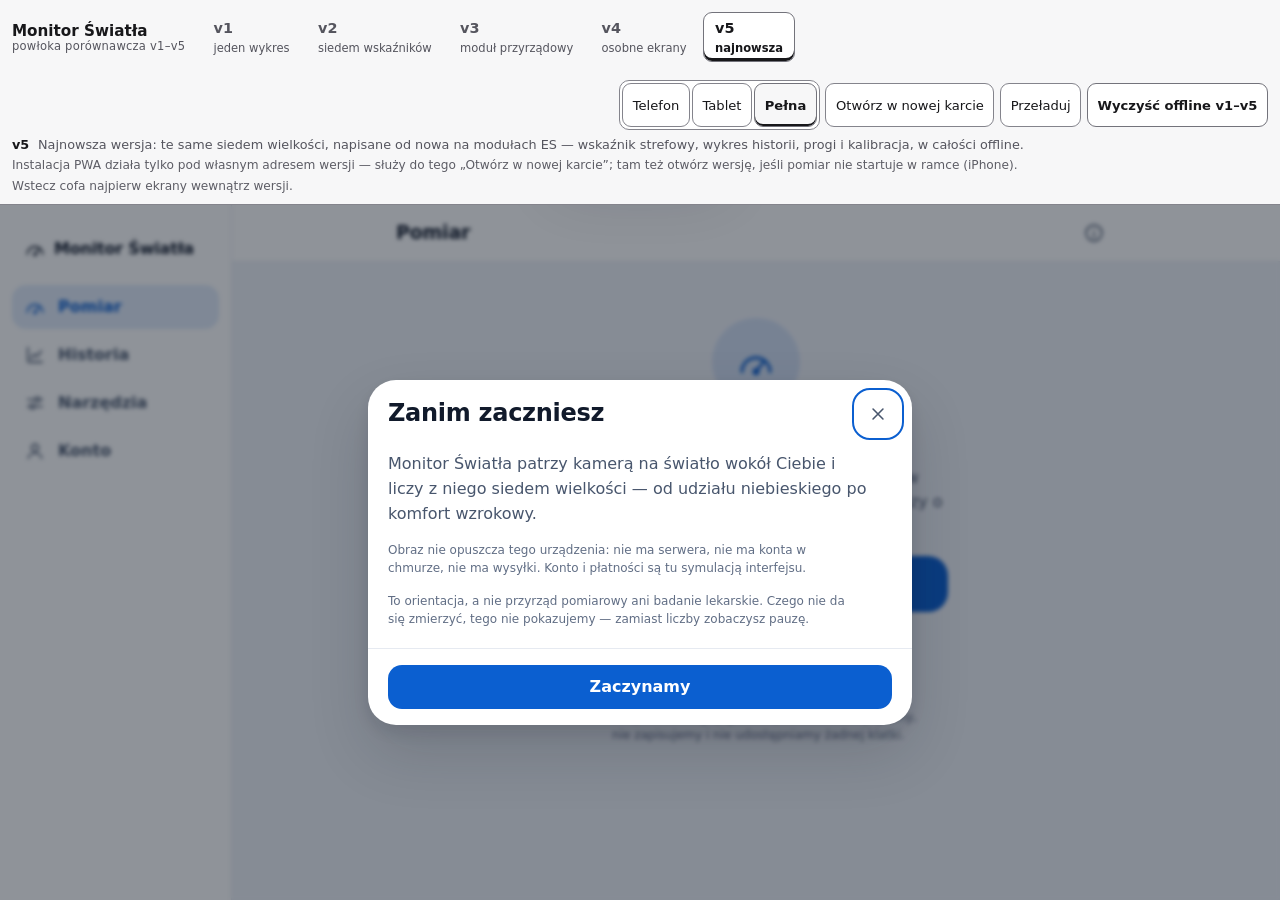
==== commit 7393ab74: "Stop the shell's cleanup script from unregistering other projects' workers The cleanup script inheri" ====
--- a/docs/index.html
+++ b/docs/index.html
@@ -23,10 +23,15 @@
   --bg: #e9e9eb;          /* tło poza ramką podglądu */
   --bar: #f7f7f8;         /* pasek narzędzi */
   --surface: #ffffff;     /* kafelki, aktywna zakładka */
-  --border: #c9c9ce;
-  --border-strong: #8e8e97;
-  --text: #17171a;        /* na --bar kontrast ok. 15:1 */
-  --muted: #55555e;       /* na --bar ok. 7:1 — powyżej wymaganych 4,5:1 */
+  /* Obrysy kontrolek to element interfejsu, nie ozdoba: WCAG 1.4.11 wymaga dla
+     nich 3:1 względem SĄSIEDNIEGO tła. Zmierzone: --border ma 3,71:1 na
+     --surface, 3,47:1 na --bar i 3,06:1 na --bg; --border-strong odpowiednio
+     4,70:1, 4,39:1 i 3,88:1 — ten drugi musi przejść także na --bg, bo rysuje
+     krawędź podglądu telefonu/tabletu na tle sceny. */
+  --border: #84848c;
+  --border-strong: #73737b;
+  --text: #17171a;        /* na --bar kontrast ok. 16,7:1 */
+  --muted: #55555e;       /* na --bar ok. 6,9:1 — powyżej wymaganych 4,5:1 */
   --focus: #1d4ed8;
   --shadow: 0 1px 2px rgba(0, 0, 0, .12), 0 8px 24px rgba(0, 0, 0, .08);
   --dur: .16s;
@@ -37,10 +42,12 @@
     --bg: #0f0f11;
     --bar: #1a1a1d;
     --surface: #26262b;
-    --border: #3a3a41;
-    --border-strong: #74747e;
+    /* Te same progi co w motywie jasnym: --border ma 3,26:1 na --surface
+       i 3,76:1 na --bar, --border-strong 4,65:1 na --surface i 6,39:1 na --bg. */
+    --border: #74747e;
+    --border-strong: #9494a0;
     --text: #f0f0f2;
-    --muted: #b3b3bc;      /* na --bar ok. 9:1 */
+    --muted: #b3b3bc;      /* na --bar ok. 8,3:1 */
     --focus: #8ab4ff;
     --shadow: 0 1px 2px rgba(0, 0, 0, .5), 0 8px 24px rgba(0, 0, 0, .35);
   }
@@ -91,6 +98,13 @@
   border-bottom: 1px solid var(--border);
 }
 
+/* Kolejność Tab idzie za kolejnością w HTML, nie za układem — więc układ musi
+   iść za HTML-em. Kolejność jest jedna dla wszystkich szerokości:
+   marka → zakładki → narzędzia, i tak samo czyta się ekran w każdym z trzech
+   układów niżej. Dlatego w całym pliku nie ma ANI JEDNEJ właściwości `order`:
+   to ona rozjeżdżała fokus z układem (WCAG 2.4.3), każąc Tabowi skoczyć do
+   drugiego wiersza, a potem wrócić do pierwszego. Zmienia się tylko to, co
+   przechodzi do nowego wiersza, a to kolejności nie rusza. */
 .bar__row {
   display: flex;
   align-items: center;
@@ -120,6 +134,9 @@
    być widać, że jest dalszy ciąg — inaczej v5 znika bez śladu. */
 .tabs-wrap { position: relative; min-width: 0; flex: 1 1 auto; }
 
+/* Dopełnienie musi zmieścić pierścień fokusu (2 px obrysu + 2 px odstępu),
+   inaczej kontener przewijania obcina go od góry i od lewej — a przy ręcznej
+   aktywacji zakładek to jedyny znak, gdzie stoi fokus. */
 .tabs {
   display: flex;
   gap: .25rem;
@@ -127,7 +144,7 @@
   overflow-y: hidden;
   scrollbar-width: thin;
   scroll-behavior: smooth;
-  padding: 2px 2px 4px;
+  padding: 4px 4px 6px;
   -webkit-overflow-scrolling: touch;
 }
 
@@ -135,22 +152,34 @@
 
 /* Cień-zapowiedź przy krawędzi: pojawia się tylko wtedy, gdy realnie jest co
    przewijać, i znika po dojechaniu do końca. Sam gradient bywa niewidoczny
-   dla osób z zaburzeniami kontrastu, więc towarzyszy mu pionowa kreska. */
-.tabs-wrap::after {
+   dla osób z zaburzeniami kontrastu, więc towarzyszy mu pionowa kreska.
+   Zapowiedź jest po OBU stronach: przy wejściu z adresu '#v5' lista startuje
+   przewinięta do końca i bez lewej zapowiedzi v1–v2 znikają bez śladu.
+   Warstwa jest wąska (1,5rem), żeby nie przygaszać treści ostatniej zakładki. */
+.tabs-wrap::before, .tabs-wrap::after {
   content: "";
   position: absolute;
   top: 0;
-  bottom: 4px;
-  right: 0;
-  width: 2.25rem;
+  bottom: 6px;
+  width: 1.5rem;
   pointer-events: none;
   opacity: 0;
   transition: opacity var(--dur) ease;
+}
+
+.tabs-wrap::before {
+  left: 0;
+  background: linear-gradient(to left, transparent, var(--bar) 78%);
+  border-left: 2px solid var(--border-strong);
+}
+
+.tabs-wrap::after {
+  right: 0;
   background: linear-gradient(to right, transparent, var(--bar) 78%);
   border-right: 2px solid var(--border-strong);
 }
 
-.tabs-wrap[data-more="1"]::after { opacity: 1; }
+.tabs-wrap[data-less="1"]::before, .tabs-wrap[data-more="1"]::after { opacity: 1; }
 
 .tab {
   flex: none;
@@ -195,6 +224,7 @@
   display: flex;
   align-items: center;
   gap: .35rem;
+  margin-left: auto;      /* narzędzia trzymają się prawej krawędzi wiersza */
 }
 
 .seg {
@@ -232,7 +262,9 @@
 
 .btn[disabled] { opacity: .5; cursor: default; }
 
-.seg .btn { border-color: transparent; background: transparent; }
+/* Także pozycje NIEWYBRANE mają obrys: bez niego „Telefon” i „Tablet” są samym
+   tekstem i nie widać, gdzie kończy się jeden cel dotyku, a zaczyna drugi. */
+.seg .btn { background: transparent; }
 
 .seg .btn[aria-pressed="true"] {
   border-color: var(--border-strong);
@@ -242,6 +274,29 @@
 }
 
 .btn--danger { border-color: var(--border-strong); font-weight: 600; }
+
+/* Drugi stopień potwierdzenia dla operacji nieodwracalnej: przycisk ma wyglądać
+   inaczej niż sekundę wcześniej, żeby nie dało się go kliknąć z rozpędu. */
+.btn[data-armed="1"] {
+  border-color: var(--text);
+  box-shadow: inset 0 0 0 1px var(--text);
+  font-weight: 700;
+}
+
+/* Nazwa dostępna dłuższa niż etykieta widoczna — bez aria-label, żeby widoczny
+   tekst pozostał podciągiem nazwy (WCAG 2.5.3, sterowanie głosem). */
+.sr-only {
+  position: absolute;
+  width: 1px;
+  height: 1px;
+  padding: 0;
+  margin: -1px;
+  overflow: hidden;
+  clip: rect(0 0 0 0);
+  clip-path: inset(50%);
+  white-space: nowrap;
+  border: 0;
+}
 
 /* --- opis wersji --------------------------------------------------------- */
 
@@ -329,6 +384,19 @@
 /* Także :visited — inaczej odwiedzona wersja dostaje domyślny fiolet, który
    w tym chromie jest jedynym nasyconym kolorem na ekranie. */
 .veil a, .veil a:visited { color: var(--focus); }
+
+/* Nakładka błędu nie może być ślepym zaułkiem: obok odnośnika stoi wyjście
+   awaryjne, bo wykrywanie błędu bywa nadgorliwe, a pod spodem może leżeć
+   działająca aplikacja. */
+#veilActions {
+  display: flex;
+  flex-wrap: wrap;
+  align-items: center;
+  justify-content: center;
+  gap: .5rem .9rem;
+}
+
+#veilActions[hidden] { display: none; }
 
 /* --- komunikat ----------------------------------------------------------- */
 
@@ -353,31 +421,33 @@
 
 .toast[data-show="1"] { opacity: 1; transform: translate(-50%, 0); }
 
+/* Sama zerowa przezroczystość NIE zabiera elementu z drzewa dostępności:
+   wygaszony komunikat byłby nadal odnajdywany przy przeglądaniu treści
+   i odczytywany jako aktualny stan strony. */
+.toast:not([data-show="1"]) { visibility: hidden; }
+
 /* --- układ wąski --------------------------------------------------------- */
 
-/* Poniżej ~80rem (typowy laptop) zakładki schodzą do własnego wiersza, a
-   tożsamość i narzędzia zostają razem w pierwszym. Próg jest wysoki celowo:
-   w jednym wierszu pięć zakładek i cztery narzędzia mieszczą się dopiero na
-   szerokim monitorze, a ściśnięte zakładki są gorsze niż drugi wiersz. */
+/* Trzy układy, wszystkie w kolejności marka → zakładki → narzędzia:
+   1. powyżej ~80rem  — jeden wiersz;
+   2. 46–80rem        — marka i zakładki w pierwszym wierszu, narzędzia w drugim;
+   3. poniżej ~46rem  — każda z trzech grup w osobnym wierszu.
+   Próg 80rem: pięć zakładek i cztery narzędzia obok tożsamości mieszczą się
+   dopiero na szerokim monitorze. Próg 46rem: poniżej niego zakładki ściśnięte
+   obok nazwy miałyby ok. 200 px i pokazywały półtorej pozycji — trzeci wiersz
+   jest wtedy tańszy niż lista, w której nic nie widać. */
 @media (max-width: 80rem) {
   .bar__row { flex-wrap: wrap; }
-  .brand { flex: 1 1 auto; }
-  .tools { margin-left: auto; }        /* narzędzia zostają przy prawej krawędzi */
-  .tabs-wrap { order: 2; flex-basis: 100%; }
-}
-
-/* Poniżej ~52rem narzędzia nie mieszczą się już obok tożsamości i dostają
-   własny, przewijany wiersz — wąski pasek narzędzi przy nazwie byłby gorszy
-   niż pełnej szerokości. */
-@media (max-width: 52rem) {
-  .tools {
-    order: 3;
-    width: 100%;
-    margin-left: 0;
-    overflow-x: auto;
-    padding-bottom: 2px;
-    scrollbar-width: thin;
-  }
+  .tools { width: 100%; margin-left: 0; justify-content: flex-end; }
+}
+
+@media (max-width: 46rem) {
+  .tabs-wrap { flex-basis: 100%; }
+  /* Narzędzia ZAWIJAJĄ się, a nie przewijają: przewijany wiersz bez zapowiedzi
+     krawędzi chował na telefonie „Przeładuj” i przycisk czyszczenia całkowicie
+     poza ekranem, a to jest najważniejsze narzędzie tej strony. Niższy wiersz
+     przycisków jest tańszy niż narzędzie nie do znalezienia. */
+  .tools { flex-wrap: wrap; row-gap: .35rem; justify-content: flex-start; }
 }
 
 @media (max-width: 30rem) {
@@ -406,6 +476,9 @@
            aria-label="Wersje aplikacji — strzałki przenoszą fokus, Enter otwiera wersję"></div>
     </div>
 
+    <!-- KOLEJNOŚĆ W HTML = KOLEJNOŚĆ FOKUSU, i tak samo czyta się ekran we
+         wszystkich trzech układach: marka → zakładki → narzędzia. Patrz
+         komentarz przy .bar__row — dlatego nie ma tu ani jednego `order`. -->
     <div class="tools">
       <div class="seg" role="group" aria-label="Szerokość podglądu">
         <button class="btn" type="button" data-width="phone"  aria-pressed="false">Telefon</button>
@@ -414,9 +487,14 @@
              i zawierająca widoczny tekst — sterowanie głosem nadal zadziała. -->
         <button class="btn" type="button" data-width="full"   aria-pressed="true" aria-label="Pełna szerokość">Pełna</button>
       </div>
-      <a class="btn" id="openTab" href="./v5/" target="_blank" rel="noopener">Otwórz w nowej karcie</a>
+      <!-- Numer wersji dopisany w elemencie ukrytym wizualnie, a nie przez
+           aria-label: widoczny tekst musi się ZAWIERAĆ w nazwie dostępnej. -->
+      <a class="btn" id="openTab" href="./v5/" target="_blank" rel="noopener">Otwórz w nowej karcie<span class="sr-only" id="openTabVer"></span></a>
       <button class="btn" type="button" id="reload">Przeładuj</button>
-      <button class="btn btn--danger" type="button" id="purge">Wyczyść pamięć wersji</button>
+      <!-- Etykieta mówi wprost, CZEGO dotyczy operacja (wszystkich pięciu
+           wersji), bo sąsiaduje z niegroźnym „Przeładuj” i na telefonie oba cele
+           mają po 44 px. aria-live ogłasza przejście w stan potwierdzenia. -->
+      <button class="btn btn--danger" type="button" id="purge" aria-live="polite">Wyczyść offline v1–v5</button>
     </div>
 
   </div>
@@ -425,20 +503,33 @@
     <b id="descTitle">v5</b>
     <span id="descText">—</span>
     <!-- Wyjaśnienie stoi przy opisie wersji, a nie w dymku przycisku, bo dymek
-         nie istnieje na telefonie. Na najwęższych ekranach zostaje samo sedno. -->
-    <span class="hint">Instalacja PWA i pełny ekran działają tylko pod własnym adresem
-      wersji<span class="hint__more">, nie w tej powłoce — do tego służy „Otwórz w nowej karcie”</span>.</span>
+         nie istnieje na telefonie. Na najwęższych ekranach zostaje samo sedno.
+         O pełnym ekranie nie ma tu mowy: ramka dostaje allow="fullscreen"
+         i pełny ekran w powłoce DZIAŁA — nie działa instalacja PWA. -->
+    <span class="hint">Instalacja PWA działa tylko pod własnym adresem
+      wersji<span class="hint__more"> — służy do tego „Otwórz w nowej karcie”; tam też otwórz wersję,
+      jeśli pomiar nie startuje w ramce (iPhone)</span>.</span>
+    <span class="hint hint__more">Wstecz cofa najpierw ekrany wewnątrz wersji.</span>
   </p>
 </header>
 
 <main class="stage" id="stage" data-width="full">
-  <div class="frame" id="frame" role="tabpanel" aria-labelledby="tab-v5">
+  <!-- role="tabpanel" i aria-labelledby ustawia skrypt: zakładka 'tab-v5'
+       powstaje dopiero w nim, a bez JS panel wskazywałby na nieistniejący
+       identyfikator i zostawał bez nazwy dostępnej. -->
+  <div class="frame" id="frame">
     <!-- iframe wstawia skrypt: nowy element przy każdej zmianie wersji,
          powód opisany przy mountFrame(). -->
-    <div class="veil" id="veil" data-state="loading">
+    <!-- Warstwa jest regionem na żywo: pierwsze wejście w wersję to pobranie
+         całej aplikacji, a przejście „Wczytywanie…” → „Nie udało się wczytać”
+         musi być ogłoszone, nie tylko narysowane. -->
+    <div class="veil" id="veil" data-state="loading" role="status" aria-live="polite">
       <strong id="veilTitle">Wczytywanie wersji…</strong>
       <p id="veilText">Pierwsze wejście pobiera całą aplikację.</p>
-      <p id="veilActions" hidden><a id="veilLink" href="./v5/">Otwórz wersję pod jej własnym adresem</a></p>
+      <p id="veilActions" hidden>
+        <a id="veilLink" href="./v5/">Otwórz wersję pod jej własnym adresem</a>
+        <button class="btn" type="button" id="veilShow">Pokaż ramkę mimo to</button>
+      </p>
     </div>
 
     <!-- Bez JavaScriptu powłoka nie umie nic osadzić, ale wersje działają same.
@@ -496,8 +587,15 @@
   var veilLink = document.getElementById('veilLink');
   var descTitle = document.getElementById('descTitle');
   var descText = document.getElementById('descText');
+  var veilShow = document.getElementById('veilShow');
   var openTab = document.getElementById('openTab');
+  var openTabVer = document.getElementById('openTabVer');
   var toastEl = document.getElementById('toast');
+
+  /* Bez wsparcia dla `inert` nie ma czym wyjąć przykrytej ramki z kolejności
+     Tab. Samo aria-hidden na elemencie, który NADAL da się sfokusować, jest
+     błędem ARIA — więc albo oba atrybuty, albo żaden. */
+  var SUPPORTS_INERT = 'inert' in HTMLElement.prototype;
 
   var iframeEl = null;
   var current = null;
@@ -526,10 +624,19 @@
      osobnego okna, z osobnym adresem. Zmiana hasha wewnątrz ramki nie rusza
      location.hash powłoki i odwrotnie, więc jedno nie może nadpisać drugiego.
      Warunek jest tylko taki, żeby powłoka nie przeładowywała ramki na każdym
-     zdarzeniu hashchange — stąd porównanie z 'current' poniżej. */
+     zdarzeniu hashchange — stąd porównanie z 'current' poniżej.
+
+     UWAGA, czego to NIE załatwia: nawigacja fragmentowa w ramce dokłada wpisy
+     do WSPÓLNEJ historii okna. Przycisk Wstecz obsługuje najpierw je, więc po
+     kilku ekranach obejrzanych w v4/v5 powrót do poprzedniej wersji wymaga tylu
+     naciśnięć, ile ekranów się otworzyło. Powiedziane jest to wprost w podpowiedzi
+     pod paskiem, żeby nie wyglądało na zawieszony przycisk.
+
+     Wielkość liter bez znaczenia: adres wysłany z telefonu potrafi wrócić jako
+     '#V3', a to nadal jednoznaczne wskazanie wersji. */
   function idFromHash() {
-    var m = /^#(v[1-5])$/.exec(location.hash || '');
-    return m ? m[1] : null;
+    var m = /^#(v[1-5])$/i.exec(location.hash || '');
+    return m ? m[1].toLowerCase() : null;
   }
 
   function initialId() {
@@ -587,15 +694,35 @@
     if (handled) e.preventDefault();
   });
 
-  /* Sygnał „jest jeszcze coś dalej”. Liczony po każdym przewinięciu i po każdej
-     zmianie rozmiaru, bo przy szerokim oknie zakładki mieszczą się w całości. */
+  /* Sygnał „jest jeszcze coś dalej” — po OBU stronach. Liczony po każdym
+     przewinięciu i po każdej zmianie rozmiaru, bo przy szerokim oknie zakładki
+     mieszczą się w całości. */
   function updateScrollHint() {
-    var more = tabsEl.scrollWidth - tabsEl.clientWidth - tabsEl.scrollLeft > 4;
-    tabsWrap.dataset.more = more ? '1' : '0';
+    var max = tabsEl.scrollWidth - tabsEl.clientWidth;
+    var left = tabsEl.scrollLeft;
+    tabsWrap.dataset.more = (max - left > 4) ? '1' : '0';
+    tabsWrap.dataset.less = (left > 4) ? '1' : '0';
+  }
+
+  /* Wybrana zakładka musi zostać w widoku także po zmianie METRYK, nie tylko po
+     kliknięciu: obrót telefonu i zwężenie okna na biurku zerowały przewinięcie
+     i pasek nie pokazywał ANI JEDNEJ zaznaczonej wersji. */
+  function revealSelectedTab() {
+    var sel = tabsEl.querySelector('[aria-selected="true"]');
+    if (sel && sel.scrollIntoView) {
+      try { sel.scrollIntoView({ block: 'nearest', inline: 'nearest' }); } catch (e) {}
+    }
   }
 
   tabsEl.addEventListener('scroll', updateScrollHint, { passive: true });
-  window.addEventListener('resize', updateScrollHint);
+  window.addEventListener('resize', function () { revealSelectedTab(); updateScrollHint(); });
+
+  /* Szerokości zakładek zmieniają się też bez zdarzenia resize: po dojściu
+     czcionki systemowej, przy powiększeniu tekstu i przy zawinięciu paska.
+     Obserwator łapie wszystkie te przypadki jednym kanałem. */
+  if (window.ResizeObserver) {
+    try { new ResizeObserver(updateScrollHint).observe(tabsEl); } catch (e) {}
+  }
 
   /* --- warstwa stanu ----------------------------------------------------- */
 
@@ -617,7 +744,26 @@
     veilActions.hidden = false;
   }
 
-  function hideVeil() { veil.dataset.state = 'idle'; }
+  /* Zdjęcie nakładki jest JEDYNYM miejscem, które przywraca ramkę do nawigacji.
+     `inert` nie przerywa wczytywania ani nie rusza kamery — inaczej niż
+     display:none, które zabiłoby strumień z kamery przy każdym błędzie. */
+  function hideVeil() {
+    veil.dataset.state = 'idle';
+    if (iframeEl && SUPPORTS_INERT) {
+      iframeEl.removeAttribute('inert');
+      iframeEl.removeAttribute('aria-hidden');
+    }
+  }
+
+  /* Wyjście awaryjne z nakładki błędu. Wykrywanie błędu bywa nadgorliwe (wolna
+     sieć i zegar 12 s), a pod spodem może stać działająca aplikacja — bez tego
+     przycisku jedynym wyjściem było przełączenie zakładki. */
+  veilShow.addEventListener('click', function () {
+    hideVeil();
+    /* Fokus stoi na przycisku, który właśnie zniknął — przenosimy go w ramkę,
+       inaczej wróciłby na <body> i nawigacja klawiaturą zaczynałaby od zera. */
+    if (iframeEl && iframeEl.focus) { try { iframeEl.focus(); } catch (e) {} }
+  });
 
   /* --- wybór wersji ------------------------------------------------------ */
 
@@ -630,18 +776,19 @@
       var on = b.dataset.id === id;
       b.setAttribute('aria-selected', on ? 'true' : 'false');
       b.tabIndex = on ? 0 : -1;         /* roving tabindex: jeden przystanek Tab */
-      /* Na telefonie lista zakładek jest przewijana, a wybrana wersja może leżeć
-         poza widokiem — np. po wejściu z adresu z hashem #v5. */
-      if (on && b.scrollIntoView) {
-        try { b.scrollIntoView({ block: 'nearest', inline: 'nearest' }); } catch (e) {}
-      }
     });
 
+    /* Na telefonie lista zakładek jest przewijana, a wybrana wersja może leżeć
+       poza widokiem — np. po wejściu z adresu z hashem #v5. */
+    revealSelectedTab();
+
+    /* Rola panelu powstaje razem z listą zakładek, do której się odwołuje. */
+    frame.setAttribute('role', 'tabpanel');
     frame.setAttribute('aria-labelledby', 'tab-' + id);
     descTitle.textContent = v.id;
     descText.textContent = v.desc;
     openTab.href = urlOf(id);
-    openTab.setAttribute('aria-label', 'Otwórz ' + v.id + ' w nowej karcie');
+    openTabVer.textContent = ' — wersja ' + v.id;
     document.title = 'Monitor Światła — ' + v.id + ' (powłoka porównawcza)';
 
     mountFrame(v);
@@ -663,32 +810,65 @@
     var f = document.createElement('iframe');
     f.title = 'Monitor Światła — wersja ' + v.id;   /* tytuł idzie za wersją */
     /* Bez allow="camera" osadzona aplikacja nie dostanie strumienia z kamery
-       i pomiaru nie da się w powłoce uruchomić w ogóle. */
+       i pomiaru nie da się w powłoce uruchomić w ogóle. Delegacja 'fullscreen'
+       stoi tu na zapas — dziś ŻADNA z pięciu wersji nie woła requestFullscreen
+       (warstwy pełnoekranowe v3 to zwykły CSS), więc nie ma czego odblokowywać.
+       Starszego atrybutu allowfullscreen CELOWO tu nie ma: Chrome ostrzega
+       wtedy w konsoli („Allow attribute will take precedence”), a konsola tej
+       powłoki ma zostać pusta. Gdy któraś wersja realnie sięgnie po Fullscreen
+       API na starszym WebKicie, atrybut trzeba będzie dopisać razem z testem. */
     f.setAttribute('allow', 'camera; fullscreen');
+    /* Ramka startuje przykryta nakładką „Wczytywanie…”, więc od pierwszej chwili
+       jest poza nawigacją. Zdejmuje ją stamtąd dopiero hideVeil(). */
+    if (SUPPORTS_INERT) { f.setAttribute('inert', ''); f.setAttribute('aria-hidden', 'true'); }
     f.setAttribute('src', urlOf(v.id));
 
-    /* Zdarzenie 'load' NIE znaczy „wersja się wczytała”: pada także wtedy, gdy
-       w ramce wylądowała strona błędu przeglądarki (zerwane połączenie, brak
-       sieci). Taka strona ma inne pochodzenie, więc contentDocument jest wtedy
-       niedostępny — i dokładnie po tym ją poznajemy. Wszystkie wersje leżą pod
-       tym samym pochodzeniem co powłoka, więc przy poprawnym wczytaniu dokument
-       jest widoczny, a jego ścieżka zawiera katalog wersji. */
+    /* WSZYSTKIE trzy wywołania zwrotne poniżej zaczynają się od sprawdzenia
+       `f !== iframeEl`. Bez tego stary, zdjęty ze sceny dokument steruje losem
+       NOWEJ ramki: kasuje jej wspólny zegar albo zdejmuje jej nakładkę.
+       Powtarzalny przebieg: „Przeładuj”, a zaraz potem inna zakładka. */
     f.addEventListener('load', function () {
+      if (f !== iframeEl) return;
+
+      var d = null;
+      try { d = f.contentDocument; } catch (e) { d = null; }
+
+      /* Świeżo wstawiony iframe potrafi (WebKit) wyemitować 'load' dla wstępnego
+         dokumentu about:blank, ZANIM ruszy nawigacja pod właściwy adres. To nie
+         jest wynik wczytywania i nie wolno na tej podstawie ani ogłosić błędu,
+         ani skasować zegara. */
+      if (d && d.location && d.location.href === 'about:blank') return;
+
       clearTimeout(loadTimer);
+
+      /* Test na ZAWARTOŚĆ, nie na ścieżkę. Ścieżka nie mówi nic: GitHub Pages
+         serwuje swoją stronę 404 POD ŻĄDANYM adresem, więc dla skasowanego
+         katalogu /v5/ pathname nadal zawiera '/v5/' i powłoka twierdziła, że
+         wszystko się udało — pokazując cudzą stronę 404 jako aplikację.
+         Każda z pięciu wersji ma w <head> odnośnik do manifestu (v1:9, v2:20,
+         v3:21, v4:16, v5:16); strona 404 GitHuba i strony błędu przeglądarki go
+         nie mają. To jest niezmiennik tej powłoki: NOWA WERSJA MUSI MIEĆ
+         link[rel="manifest"], inaczej powłoka uzna ją za niewczytaną.
+         W momencie 'load' dokument jest w pełni sparsowany, więc zapytanie ma
+         co znaleźć. Strona błędu przeglądarki jest cudzego pochodzenia —
+         contentDocument rzuca albo daje null i wpadamy w tę samą gałąź. */
       var ok = false;
-      try {
-        var d = f.contentDocument;
-        ok = !!(d && d.location && d.location.pathname.indexOf('/' + v.id + '/') !== -1);
-      } catch (e) { ok = false; }
+      try { ok = !!(d && d.querySelector('link[rel="manifest"]')); } catch (e) { ok = false; }
+
       if (ok) hideVeil();
-      else showError(v, 'Przeglądarka pokazała w ramce stronę błędu zamiast wersji — najczęściej znaczy to zerwane połączenie z serwerem.');
+      else showError(v, 'W ramce nie ma aplikacji — przeglądarka pokazała stronę błędu albo serwer odpowiedział stroną 404 zamiast wersji ' + v.id + '.');
     });
 
     /* Zdarzenie 'error' na iframe bywa w ogóle nie wywoływane i nie dotyczy
        odpowiedzi 404 — te wczytują się „poprawnie”. Dlatego stan awaryjny stoi
-       na trzech nogach: sprawdzeniu dokumentu wyżej, zegarze poniżej i osobnym
-       zapytaniu HEAD, które wykrywa brak katalogu wersji od razu. */
+       na dwóch nogach: sprawdzeniu zawartości dokumentu wyżej i zegarze poniżej.
+       Trzeciej nogi — zapytania HEAD — tu CELOWO NIE MA. Omijało ono service
+       workera (wszystkie pięć SW przepuszcza metody inne niż GET prosto do
+       sieci), więc gdy serwer odpowiadał 404, a worker podawał sprawną kopię
+       offline, powłoka nakładała komunikat o błędzie na DZIAŁAJĄCĄ aplikację.
+       Przy okazji znika żądanie sieciowe przy każdym przełączeniu wersji. */
     f.addEventListener('error', function () {
+      if (f !== iframeEl) return;
       clearTimeout(loadTimer);
       showError(v, 'Przeglądarka odrzuciła wczytanie ramki.');
     });
@@ -696,20 +876,12 @@
     iframeEl = f;
     frame.insertBefore(f, veil);
 
+    /* Porównanie ramek, a nie identyfikatorów wersji: dwukrotne „Przeładuj” tej
+       samej wersji daje dwie różne ramki o tym samym v.id. */
     loadTimer = setTimeout(function () {
-      if (current === v.id) {
-        showError(v, 'Wersja nie odpowiedziała w ciągu 12 sekund. Otwórz ją bezpośrednio, żeby zobaczyć powód.');
-      }
+      if (f !== iframeEl) return;
+      showError(v, 'Wersja nie odpowiedziała w ciągu 12 sekund. Otwórz ją bezpośrednio, żeby zobaczyć powód.');
     }, LOAD_TIMEOUT);
-
-    if (window.fetch) {
-      fetch(urlOf(v.id), { method: 'HEAD', cache: 'no-store' }).then(function (r) {
-        if (!r.ok && current === v.id) {
-          clearTimeout(loadTimer);
-          showError(v, 'Serwer odpowiedział kodem ' + r.status + ' na adres ' + urlOf(v.id) + '.');
-        }
-      }).catch(function () { /* offline albo brak sieci: zostaje zegar */ });
-    }
   }
 
   function select(id) {
@@ -719,21 +891,38 @@
       if (current !== id) showVersion(id);
       return;
     }
-    /* Zmiana hasha dokłada wpis do historii — o to chodzi: Wstecz ma wracać do
-       poprzednio oglądanej wersji. Samo przełączenie robi handler hashchange. */
+    /* Zmiana hasha dokłada wpis do historii, więc Wstecz wraca do poprzednio
+       oglądanej WERSJI — ale dopiero po wycofaniu wpisów, które v4 i v5 same
+       dopisały swoją nawigacją hashową (patrz komentarz przy idFromHash).
+       Samo przełączenie robi handler hashchange. */
     location.hash = '#' + id;
   }
 
   window.addEventListener('hashchange', function () {
     var id = idFromHash();
-    /* Ktoś skasował albo zepsuł hash: przywracamy bieżący, bez wpisu w historii. */
-    if (!id) { location.replace('#' + (current || DEFAULT_ID)); return; }
+    if (!id) {
+      /* Ktoś skasował albo zepsuł hash: przywracamy bieżący, bez wpisu
+         w historii. Cicha podmiana adresu byłaby najgorszym wyjściem — tester,
+         który dostał link „#v3” i widzi v5, nie miałby jak się dowiedzieć, że
+         to jego adres był zły. */
+      var fallback = current || DEFAULT_ID;
+      var raw = location.hash || '';
+      if (raw && raw !== '#') {
+        toast('Adres wskazywał nieznaną wersję (' + raw + '). Pokazuję ' + fallback + '.');
+      }
+      location.replace('#' + fallback);
+      return;
+    }
     if (id !== current) { remember(id); showVersion(id); }
   });
 
   /* --- narzędzia --------------------------------------------------------- */
 
-  var widthButtons = [].slice.call(document.querySelectorAll('[data-width]'));
+  /* Selektor ZAWĘŻONY do segmentu: atrybut data-width nosi także <main
+     class="stage">, więc samo '[data-width]' dopisywało elementowi o roli main
+     niedozwolone aria-pressed i wieszało na nim listener kliknięcia — kliknięcie
+     w tło wokół podglądu zapisywało szerokość na nowo. */
+  var widthButtons = [].slice.call(document.querySelectorAll('.seg [data-width]'));
 
   function setWidth(w, persist) {
     stage.dataset.width = w;
@@ -760,7 +949,15 @@
     toastEl.textContent = text;
     toastEl.dataset.show = '1';
     clearTimeout(toastTimer);
-    toastTimer = setTimeout(function () { toastEl.dataset.show = '0'; }, 7000);
+    toastTimer = setTimeout(function () {
+      toastEl.dataset.show = '0';
+      /* Treść znika dopiero po przejściu: element z visibility:hidden wypada
+         z drzewa dostępności, ale zostawiony w nim tekst byłby dalej
+         odnajdywany przy przeglądaniu strony jako aktualny stan. */
+      setTimeout(function () {
+        if (toastEl.dataset.show !== '1') toastEl.textContent = '';
+      }, 300);
+    }, 7000);
   }
 
   /* NAJWAŻNIEJSZE NARZĘDZIE TEJ STRONY.
@@ -768,50 +965,135 @@
      porównywanie bardzo łatwo pokazuje kopię sprzed zmian zamiast tego, co leży
      teraz na serwerze. Ta operacja wyrejestrowuje workery WSZYSTKICH pięciu
      wersji i kasuje ich pamięci, po czym przeładowuje ramkę.
-     Uruchamiana wyłącznie ręcznie, na kliknięcie — nigdy sama z siebie, bo
-     kasuje też to, dzięki czemu wersje działają offline.
+     Uruchamiana wyłącznie ręcznie, na DWA kliknięcia — nigdy sama z siebie, bo
+     kasuje też to, dzięki czemu wersje działają offline. Danych aplikacji
+     (historia pomiarów, progi, kalibracja) NIE rusza: te leżą w localStorage
+     i IndexedDB, a nie w pamięciach podręcznych — mówi o tym komunikat, żeby
+     tester, który „wyczyścił” i nadal widzi swoje progi, nie uznał narzędzia
+     za zepsute.
      Wzorzec nazw obejmuje wyłącznie pamięci tych pięciu aplikacji
      ('blue-monitor-v1-28', 'blue-monitor-v2-2', 'blue-monitor-v3-2', 'ms4-5',
      'ms5-3') oraz pozostałość po dawnym korzeniu ('blue-monitor-v27'). Nazwy są
      wspólne dla całego pochodzenia, a na github.io pochodzenie dzielą wszystkie
      repozytoria właściciela — dlatego wzorzec jest wąski, a nie „skasuj
      wszystko”. */
-  var PURGE_SCOPE = /\/v[1-5]\/$/;
-  var PURGE_CACHE = /^(blue-monitor-v[1-5]-\d+|ms[45]-\d+|blue-monitor-v\d+)$/;
-
-  document.getElementById('purge').addEventListener('click', function () {
-    var btn = this;
-    btn.disabled = true;
-    toast('Czyszczenie pamięci wersji…');
-
-    var swDone = Promise.resolve(0);
-    if ('serviceWorker' in navigator && navigator.serviceWorker.getRegistrations) {
-      swDone = navigator.serviceWorker.getRegistrations().then(function (regs) {
-        var mine = regs.filter(function (r) { return PURGE_SCOPE.test(String(r.scope || '')); });
+  /* Zasięgi liczone od WŁASNEJ ścieżki bazowej, nie po końcówce adresu.
+     Wzorzec /\/v[1-5]\/$/ trafiał także w 'https://cwichula.github.io/
+     innyProjekt/v2/' — na github.io pochodzenie dzielą WSZYSTKIE repozytoria
+     właściciela, a lokalnie każda aplikacja serwowana kiedykolwiek z tego portu. */
+  var BASE_URL = new URL('./', location.href).href;
+  var MY_SCOPES = VERSIONS.map(function (v) { return BASE_URL + v.id + '/'; });
+
+  /* Nazw pamięci podręcznych zakotwiczyć się NIE DA — są wspólne dla całego
+     pochodzenia i nie niosą ścieżki. To świadome ograniczenie: dlatego wzorzec
+     zostaje wąski i wymienia wyłącznie przedrostki tych pięciu aplikacji.
+     Przyrostek jest luźny ([\w.]+ zamiast \d+), bo numer w nazwie podbijamy przy
+     każdej zmianie plików wersji i 'ms5-3b' czy 'ms5-rc1' nie mogą wypaść poza
+     wzorzec — komunikat pokazałby wtedy „Usunięto pamięci: 0”, a tester dalej
+     oglądałby wersję sprzed zmian, czyli dokładnie tę awarię, przed którą to
+     narzędzie chroni. NOWA WERSJA (v6) MUSI DOPISAĆ TU SWÓJ PRZEDROSTEK. */
+  var PURGE_CACHE = /^(blue-monitor-v\d+(-[\w.]+)?|ms[45]-[\w.]+)$/;
+
+  /* getRegistrations() i caches.keys() potrafią rzucić SecurityError
+     SYNCHRONICZNIE (tryb prywatny, WKWebView) — wtedy .catch() w łańcuchu nawet
+     nie powstaje. Stąd opakowanie, które zamienia i wyjątek, i odrzucenie
+     w wartość `null`, czyli „API niedostępne”. Liczba znaczy „tyle usunięto”.
+
+     WEWNĄTRZ opakowania siedzi także samo SPRAWDZENIE dostępności API. Gdyby
+     stało przed nim, jak w warunku `'serviceWorker' in navigator &&
+     navigator.serviceWorker.getRegistrations`, wystarczyłoby środowisko, w
+     którym właściwość istnieje, ale jest pusta, żeby wyjątek poleciał obok całej
+     obudowy — a wtedy `purgeBtn.disabled` nigdy nie wraca do false i przycisk
+     zostaje na trwałe wyszarzony z zawieszonym „Czyszczenie…”. Sprawdzone
+     doświadczalnie na spreparowanym navigatorze; nic w tym module nie ma prawa
+     wypaść poza try. */
+  function safePurge(fn) {
+    var p;
+    try { p = Promise.resolve(fn()); } catch (e) { return Promise.resolve(null); }
+    return p.catch(function () { return null; });
+  }
+
+  var purgeBtn = document.getElementById('purge');
+  var PURGE_LABEL = purgeBtn.textContent;
+  var purgeArmed = false;
+  var purgeTimer = 0;
+
+  function disarmPurge() {
+    purgeArmed = false;
+    clearTimeout(purgeTimer);
+    purgeBtn.textContent = PURGE_LABEL;
+    purgeBtn.removeAttribute('data-armed');
+  }
+
+  purgeBtn.addEventListener('blur', disarmPurge);
+
+  /* Potwierdzenie NA MIEJSCU, nie w oknie dialogowym: operacja jest
+     nieodwracalna, sąsiaduje z niegroźnym „Przeładuj” i na telefonie oba cele
+     mają po 44 px. Pierwsze kliknięcie tylko uzbraja i mówi, co zniknie. */
+  purgeBtn.addEventListener('click', function () {
+    if (!purgeArmed) {
+      purgeArmed = true;
+      purgeBtn.textContent = 'Na pewno? Zniknie offline v1–v5';
+      purgeBtn.dataset.armed = '1';
+      clearTimeout(purgeTimer);
+      purgeTimer = setTimeout(disarmPurge, 4000);
+      return;
+    }
+    disarmPurge();
+    runPurge();
+  });
+
+  function runPurge() {
+    purgeBtn.disabled = true;
+    toast('Czyszczenie offline wersji…');
+
+    var swDone = safePurge(function () {
+      var sw = navigator.serviceWorker;
+      if (!sw || !sw.getRegistrations) return null;          /* API niedostępne */
+      return sw.getRegistrations().then(function (regs) {
+        var mine = regs.filter(function (r) { return MY_SCOPES.indexOf(String(r.scope || '')) !== -1; });
         return Promise.all(mine.map(function (r) {
           return r.unregister().catch(function () { return false; });
         })).then(function (res) { return res.filter(Boolean).length; });
-      }).catch(function () { return 0; });
-    }
-
-    var cacheDone = Promise.resolve(0);
-    if ('caches' in window) {
-      cacheDone = caches.keys().then(function (names) {
+      });
+    });
+
+    var cacheDone = safePurge(function () {
+      var cs = window.caches;
+      if (!cs || !cs.keys) return null;                      /* API niedostępne */
+      return cs.keys().then(function (names) {
         var mine = names.filter(function (n) { return PURGE_CACHE.test(n); });
         return Promise.all(mine.map(function (n) {
-          return caches.delete(n).catch(function () { return false; });
+          return cs.delete(n).catch(function () { return false; });
         })).then(function (res) { return res.filter(Boolean).length; });
-      }).catch(function () { return 0; });
+      });
+    });
+
+    /* Przywrócenie przycisku MUSI się wydarzyć niezależnie od wyniku — inaczej
+       jeden wyjątek zostawia go wyszarzonym na zawsze, z zawieszonym
+       komunikatem „Czyszczenie…” i bez śladu przyczyny. */
+    function done(r) {
+      purgeBtn.disabled = false;
+      var sw = r ? r[0] : null;
+      var ca = r ? r[1] : null;
+
+      /* „0 i 0” nie może znaczyć naraz „nie było czego kasować” i „nie ma tu
+         takiego API” — to jedyny komunikat, po którym tester ocenia, czy patrzy
+         na świeżą kopię. */
+      if (sw === null && ca === null) {
+        toast('Przeglądarka nie udostępnia tu service workerów ani pamięci podręcznych (tryb prywatny albo adres bez HTTPS) — nic nie wyczyszczono.');
+        return;
+      }
+
+      toast('Wyrejestrowano workery: ' + (sw === null ? 'brak dostępu' : sw)
+          + '. Usunięto pamięci: ' + (ca === null ? 'brak dostępu' : ca)
+          + '. Dane pomiarowe (historia, progi, kalibracja) zostają nietknięte.'
+          + ' Przeładowuję wersję ' + current + '.');
+      if (current) mountFrame(byId(current));
     }
 
-    Promise.all([swDone, cacheDone]).then(function (r) {
-      btn.disabled = false;
-      /* Potwierdzenie musi być widoczne, inaczej nie wiadomo, czy cokolwiek
-         się wydarzyło — komunikat podaje liczby, nie samo „gotowe”. */
-      toast('Wyrejestrowano workery: ' + r[0] + '. Usunięto pamięci: ' + r[1] + '. Przeładowuję wersję ' + current + '.');
-      if (current) mountFrame(byId(current));
-    });
-  });
+    Promise.all([swDone, cacheDone]).then(done, function () { done(null); });
+  }
 
   /* --- start ------------------------------------------------------------- */
 
@@ -822,8 +1104,10 @@
 
   var startId = initialId();
   /* Adres ma być gotowy do wysłania testerowi także wtedy, gdy ktoś wszedł na
-     goły adres — ale bez dokładania wpisu do historii, stąd replace. */
-  if (idFromHash() !== startId) location.replace('#' + startId);
+     goły adres — ale bez dokładania wpisu do historii, stąd replace.
+     Porównanie z pełnym hashem, a nie z idFromHash(): '#V3' wskazuje właściwą
+     wersję, ale w adresie do skopiowania ma zostać znormalizowane '#v3'. */
+  if (location.hash !== '#' + startId) location.replace('#' + startId);
   remember(startId);
   showVersion(startId);
   updateScrollHint();
@@ -834,14 +1118,26 @@
 /* Sprzątanie po service workerze wersji 1.
    Zanim wersja 1 trafiła do /v1/, jej worker był rejestrowany w KORZENIU
    witryny. U każdego, kto odwiedził stronę wcześniej, ta rejestracja nadal
-   siedzi w przeglądarce z zasięgiem '/' — serwuje z pamięci podręcznej starą
-   stronę główną i potrafi przesłonić tę tutaj. Ten skrypt wyrejestrowuje
-   wyłącznie rejestracje korzenia (workery wersji 1–5 mają zasięg swoich
-   katalogów i zostają nietknięte) oraz usuwa pamięci podręczne o nazwach
-   'blue-monitor-vN' — tak nazywał się cache starego korzenia. Wszystkie pięć
-   żywych wersji ma w nazwie przedrostek z myślnikiem ('blue-monitor-v1-28',
-   'blue-monitor-v2-2', 'blue-monitor-v3-2', 'ms4-5', 'ms5-3'), więc ten wzorzec
-   ich nie obejmuje.
+   siedzi w przeglądarce z zasięgiem korzenia witryny — serwuje z pamięci
+   podręcznej starą stronę główną i potrafi przesłonić tę tutaj. Ten skrypt
+   wyrejestrowuje DOKŁADNIE tę jedną rejestrację oraz usuwa pamięci podręczne
+   o nazwach 'blue-monitor-vN' — tak nazywał się cache starego korzenia.
+   Wszystkie pięć żywych wersji ma w nazwie przedrostek z myślnikiem
+   ('blue-monitor-v1-28', 'blue-monitor-v2-2', 'blue-monitor-v3-2', 'ms4-5',
+   'ms5-3'), więc ten wzorzec ich nie obejmuje.
+
+   DLACZEGO PORÓWNANIE, A NIE WZORZEC. getRegistrations() zwraca — zgodnie ze
+   specyfikacją — WSZYSTKIE rejestracje o tym samym POCHODZENIU, niezależnie od
+   ścieżki, a nie tylko te „pod” bieżącą stroną. Wcześniejszy filtr brzmiał
+   „wyrejestruj wszystko, czego zasięg nie kończy się na /v1/…/v5/” i na
+   cwichula.github.io, gdzie pochodzenie dzielą WSZYSTKIE repozytoria
+   właściciela, samo otwarcie tej powłoki — bez kliknięcia czegokolwiek, cicho,
+   bez komunikatu — kasowało rejestrację dowolnej innej PWA tego konta i zabijało
+   jej tryb offline. Zasięg dawnego workera korzenia to dokładnie katalog, w
+   którym leży ta strona ('https://cwichula.github.io/blueColorMonitor/'
+   na produkcji, 'http://localhost:8000/' przy serwowaniu docs/ lokalnie), więc
+   jedyny bezpieczny filtr to równość z tym adresem.
+
    Sama powłoka NIE rejestruje żadnego service workera i nigdy nie może tego
    robić: żywy worker w korzeniu to dokładnie ten problem, który ten skrypt
    sprząta.
@@ -850,7 +1146,9 @@
 (function () {
   'use strict';
 
-  var VERSION_SCOPE = /\/v[1-5]\/$/;              /* zasięg katalogu wersji */
+  var ROOT = new URL('./', location.href).href;   /* zasięg dawnego workera korzenia */
+  /* Nazwy pamięci są wspólne dla pochodzenia i nie da się ich zakotwiczyć na
+     ścieżce — świadome ograniczenie, dlatego wzorzec jest maksymalnie wąski. */
   var V1_CACHE = /^blue-monitor-v\d+$/;           /* pamięci starego korzenia */
 
   try {
@@ -859,7 +1157,7 @@
         regs.forEach(function (reg) {
           try {
             var scope = reg && reg.scope ? String(reg.scope) : '';
-            if (!scope || VERSION_SCOPE.test(scope)) return;
+            if (scope !== ROOT) return;
             reg.unregister().catch(function () {});
           } catch (e) { /* jedna rejestracja mniej — nie przerywamy reszty */ }
         });
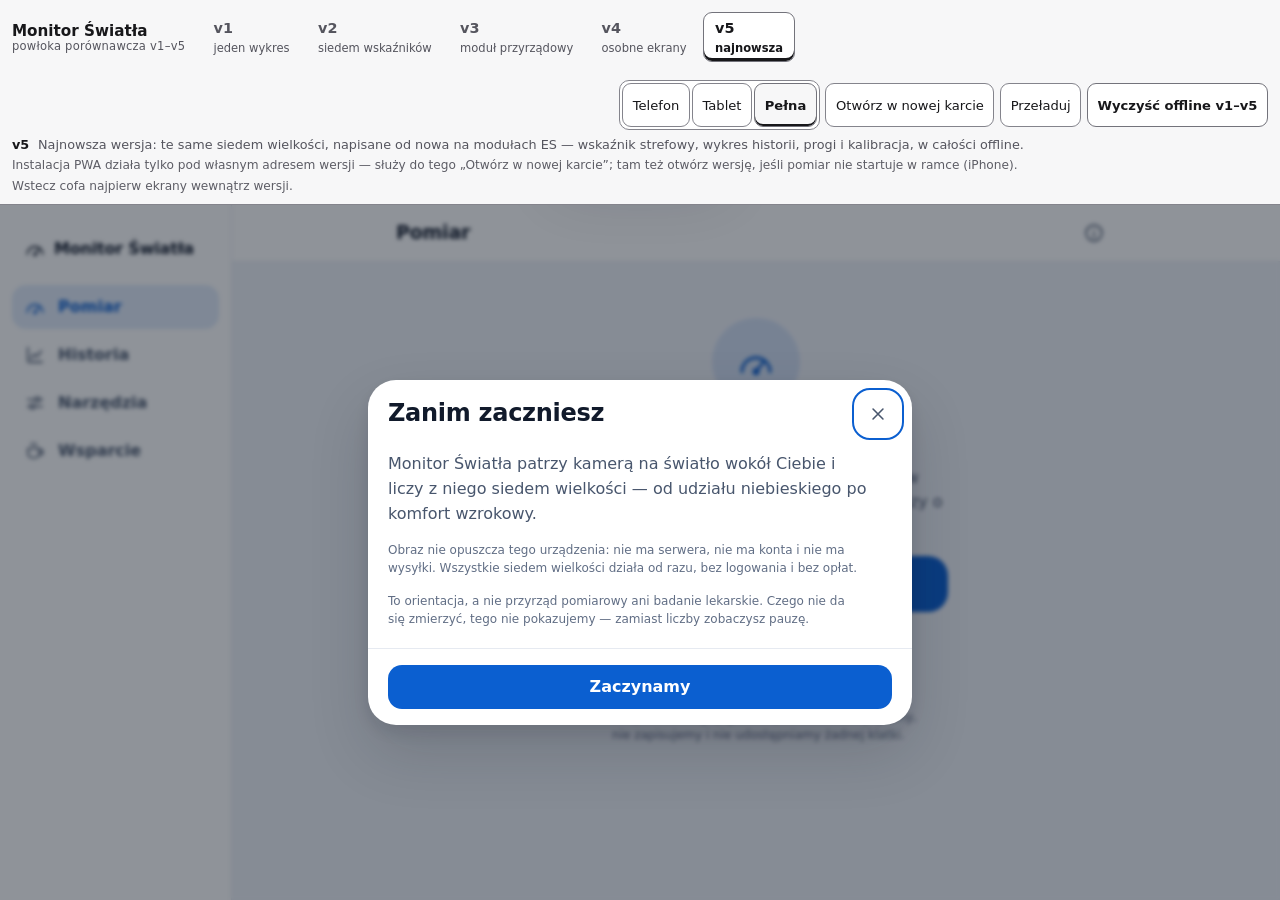
==== commit 621fce8e: "Replace premium/subscription monetization with voluntary donations All five versions carried a simul" ====
--- a/docs/index.html
+++ b/docs/index.html
@@ -562,7 +562,7 @@
     { id: 'v1', short: 'jeden wykres',
       desc: 'Pierwsza wersja: kamera i jeden wykres natężenia koloru niebieskiego ze strefami bezpieczną, umiarkowaną i szkodliwą.' },
     { id: 'v2', short: 'siedem wskaźników',
-      desc: 'Przebudowany interfejs: siedem wskaźników światła zamiast jednego, wykres, historia pomiarów i ekran konta.' },
+      desc: 'Przebudowany interfejs: siedem wskaźników światła zamiast jednego, wykres i historia pomiarów.' },
     { id: 'v3', short: 'moduł przyrządowy',
       desc: 'Pomiar siedmiu wielkości światła na module przyrządowym, z naciskiem na czytelność i pracę offline.' },
     { id: 'v4', short: 'osobne ekrany',
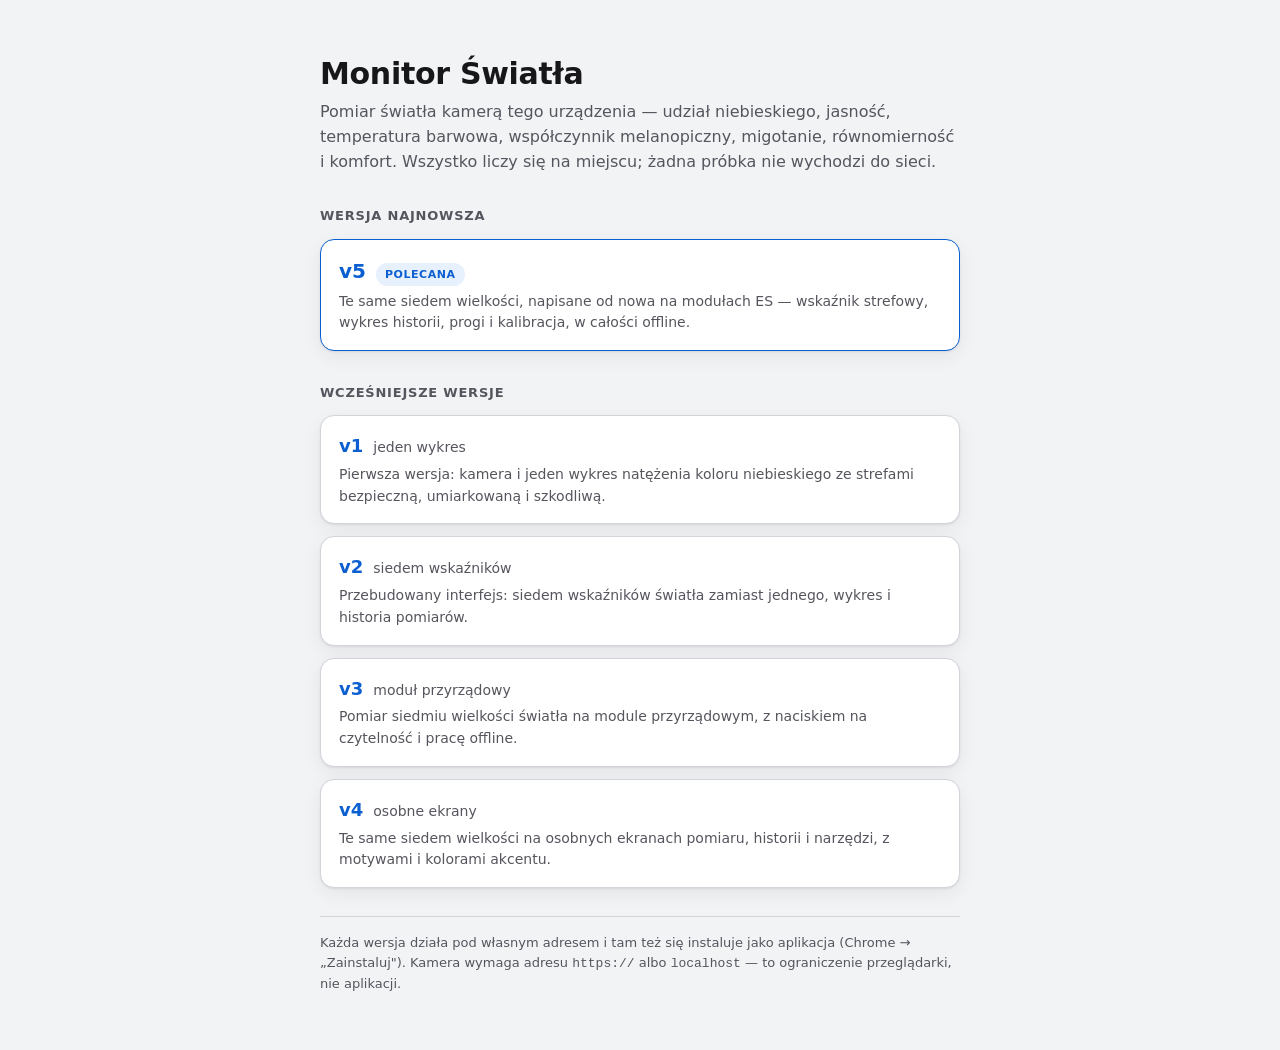
==== commit 9e677c21: "Replace the version-comparison shell with a plain version index The root page embedded v1-v5 in an i" ====
--- a/docs/index.html
+++ b/docs/index.html
@@ -3,1116 +3,220 @@
 <head>
 <meta charset="utf-8">
 <meta name="viewport" content="width=device-width, initial-scale=1, viewport-fit=cover">
-<title>Monitor Światła — powłoka porównawcza</title>
-<meta name="description" content="Powłoka deweloperska: przełączanie między pięcioma wersjami aplikacji Monitor Światła (v1–v5) w jednym oknie.">
+<title>Monitor Światła — wersje</title>
+<meta name="description" content="Monitor Światła: pięć wersji interfejsu (v1–v5). Każda działa pod własnym adresem i mierzy światło kamerą tego urządzenia.">
 <meta name="color-scheme" content="light dark">
-<!-- Powłoka nie ma własnego motywu: theme-color idzie za motywem systemu,
-     żeby pasek przeglądarki nie faworyzował ani jasnej, ani ciemnej wersji. -->
+<!-- Strona rozgałęzienia nie ma własnego motywu: theme-color idzie za motywem
+     systemu, żeby pasek przeglądarki nie faworyzował żadnej z wersji. -->
 <meta name="theme-color" content="#f2f2f3" media="(prefers-color-scheme: light)">
 <meta name="theme-color" content="#141416" media="(prefers-color-scheme: dark)">
 <link rel="icon" href="icons/icon-192.png">
 <link rel="apple-touch-icon" href="icons/icon-192.png">
 <style>
 /* ---------------------------------------------------------------------------
-   Powłoka jest CHROMEM NARZĘDZIA, nie eksponatem. Jedna z osadzanych wersji
-   jest jasna, inna ciemna — gdyby powłoka miała mocny własny kolor, zaburzałaby
-   ocenę tego, co widać w ramce. Stąd wyłącznie neutralne szarości o niskim
-   nasyceniu i tylko jeden kolor akcentu, użyty do obrysu fokusu.
+   To jest wyłącznie ROZGAŁĘZIENIE: spis wersji i nic więcej. Żadna wersja nie
+   jest tu osadzana w ramce — każda otwiera się pod własnym adresem, bo tylko
+   tam działa instalacja PWA i tylko tam kamera dostaje bezpieczny kontekst bez
+   pośrednika. Strona nie rejestruje żadnego service workera (patrz komentarz
+   przy skrypcie sprzątającym na końcu pliku).
    --------------------------------------------------------------------------- */
 :root {
-  --bg: #e9e9eb;          /* tło poza ramką podglądu */
-  --bar: #f7f7f8;         /* pasek narzędzi */
-  --surface: #ffffff;     /* kafelki, aktywna zakładka */
-  /* Obrysy kontrolek to element interfejsu, nie ozdoba: WCAG 1.4.11 wymaga dla
-     nich 3:1 względem SĄSIEDNIEGO tła. Zmierzone: --border ma 3,71:1 na
-     --surface, 3,47:1 na --bar i 3,06:1 na --bg; --border-strong odpowiednio
-     4,70:1, 4,39:1 i 3,88:1 — ten drugi musi przejść także na --bg, bo rysuje
-     krawędź podglądu telefonu/tabletu na tle sceny. */
-  --border: #84848c;
-  --border-strong: #73737b;
-  --text: #17171a;        /* na --bar kontrast ok. 16,7:1 */
-  --muted: #55555e;       /* na --bar ok. 6,9:1 — powyżej wymaganych 4,5:1 */
-  --focus: #1d4ed8;
-  --shadow: 0 1px 2px rgba(0, 0, 0, .12), 0 8px 24px rgba(0, 0, 0, .08);
-  --dur: .16s;
+  --bg: #f2f3f5;
+  --card: #ffffff;
+  --border: #d3d4da;
+  --border-strong: #9a9aa4;
+  --text: #17171a;
+  --muted: #55555e;      /* na --card ok. 7,4:1 */
+  --accent: #0b5fd0;     /* na --card ok. 6,3:1 */
+  --accent-soft: #e7f0fd;
+  --shadow: 0 1px 2px rgba(0, 0, 0, .08), 0 6px 20px rgba(0, 0, 0, .06);
 }
 
 @media (prefers-color-scheme: dark) {
   :root {
-    --bg: #0f0f11;
-    --bar: #1a1a1d;
-    --surface: #26262b;
-    /* Te same progi co w motywie jasnym: --border ma 3,26:1 na --surface
-       i 3,76:1 na --bar, --border-strong 4,65:1 na --surface i 6,39:1 na --bg. */
-    --border: #74747e;
-    --border-strong: #9494a0;
+    --bg: #0f1113;
+    --card: #1a1a1d;
+    --border: #3a3a41;
+    --border-strong: #74747e;
     --text: #f0f0f2;
-    --muted: #b3b3bc;      /* na --bar ok. 8,3:1 */
-    --focus: #8ab4ff;
-    --shadow: 0 1px 2px rgba(0, 0, 0, .5), 0 8px 24px rgba(0, 0, 0, .35);
+    --muted: #b3b3bc;    /* na --card ok. 8,6:1 */
+    --accent: #79b4ff;   /* na --card ok. 8,1:1 */
+    --accent-soft: #16273f;
+    --shadow: 0 1px 2px rgba(0, 0, 0, .5), 0 6px 20px rgba(0, 0, 0, .35);
   }
 }
 
 * { box-sizing: border-box; }
-
 html { -webkit-text-size-adjust: 100%; }
-
-/* Powłoka zajmuje dokładnie jeden ekran: pasek u góry, ramka wypełnia resztę.
-   Dlatego strona sama się nie przewija — przewija się zawartość iframe'a. */
-html, body { height: 100%; }
 
 body {
   margin: 0;
-  display: flex;
-  flex-direction: column;
-  overflow: hidden;
+  padding: clamp(20px, 5vw, 56px) clamp(16px, 5vw, 24px) 56px;
   background: var(--bg);
   color: var(--text);
-  font: 15px/1.45 system-ui, -apple-system, "Segoe UI", Roboto, Arial, sans-serif;
-}
-
-/* Ruch jest krótki i wyłącznie na opacity/transform — nigdy na wymiarach,
-   żeby przełączanie wersji nie wywoływało przeliczania układu. */
+  font: 16px/1.55 system-ui, -apple-system, "Segoe UI", Roboto, Arial, sans-serif;
+}
+
+.wrap { max-width: 640px; margin: 0 auto; }
+
+h1 {
+  font-size: clamp(24px, 6vw, 30px);
+  line-height: 1.2;
+  margin: 0 0 8px;
+  letter-spacing: -.01em;
+}
+
+.lead { margin: 0 0 28px; color: var(--muted); }
+
+h2 {
+  font-size: 13px;
+  text-transform: uppercase;
+  letter-spacing: .06em;
+  color: var(--muted);
+  margin: 32px 0 12px;
+  font-weight: 600;
+}
+
+/* Cały kafelek jest odnośnikiem — cel dotykowy ma wtedy kilkadziesiąt pikseli
+   wysokości, a nie wysokość samego napisu „v3”. */
+.ver {
+  display: block;
+  text-decoration: none;
+  color: inherit;
+  background: var(--card);
+  border: 1px solid var(--border);
+  border-radius: 14px;
+  padding: 16px 18px;
+  margin-bottom: 12px;
+  box-shadow: var(--shadow);
+  transition: border-color .15s, transform .15s;
+}
+
+.ver:hover { border-color: var(--border-strong); }
+.ver:active { transform: translateY(1px); }
+
+.ver__head {
+  display: flex;
+  align-items: baseline;
+  gap: 10px;
+  flex-wrap: wrap;
+  margin-bottom: 4px;
+}
+
+.ver__id { font-size: 18px; font-weight: 700; color: var(--accent); }
+.ver__short { font-size: 14px; color: var(--muted); }
+.ver__desc { margin: 0; font-size: 14px; color: var(--muted); }
+
+.badge {
+  font-size: 11px;
+  font-weight: 700;
+  text-transform: uppercase;
+  letter-spacing: .05em;
+  color: var(--accent);
+  background: var(--accent-soft);
+  border-radius: 999px;
+  padding: 3px 9px;
+}
+
+/* Wersja najnowsza dostaje mocniejszy cel, żeby ktoś, kto trafia tu pierwszy
+   raz, nie musiał zgadywać, którą z pięciu otworzyć. */
+.ver--primary { border-color: var(--accent); }
+.ver--primary .ver__id { font-size: 20px; }
+
+.note {
+  margin: 28px 0 0;
+  font-size: 13px;
+  color: var(--muted);
+  border-top: 1px solid var(--border);
+  padding-top: 16px;
+}
+
+:where(a):focus-visible {
+  outline: 3px solid var(--accent);
+  outline-offset: 3px;
+  border-radius: 14px;
+}
+
 @media (prefers-reduced-motion: reduce) {
-  * { animation-duration: .001ms !important; transition-duration: .001ms !important; }
-}
-
-:where(a, button, [role="tab"]):focus-visible {
-  outline: 2px solid var(--focus);
-  outline-offset: 2px;
-  border-radius: 8px;
-}
-
-/* --- pasek --------------------------------------------------------------- */
-
-.bar {
-  position: sticky;      /* pasek zostaje na wierzchu także wtedy, gdy telefon
-                            skróci widok o pasek adresu */
-  top: 0;
-  z-index: 3;
-  flex: none;
-  padding: .5rem 0;
-  padding-left: max(.75rem, env(safe-area-inset-left));
-  padding-right: max(.75rem, env(safe-area-inset-right));
-  background: var(--bar);
-  border-bottom: 1px solid var(--border);
-}
-
-/* Kolejność Tab idzie za kolejnością w HTML, nie za układem — więc układ musi
-   iść za HTML-em. Kolejność jest jedna dla wszystkich szerokości:
-   marka → zakładki → narzędzia, i tak samo czyta się ekran w każdym z trzech
-   układów niżej. Dlatego w całym pliku nie ma ANI JEDNEJ właściwości `order`:
-   to ona rozjeżdżała fokus z układem (WCAG 2.4.3), każąc Tabowi skoczyć do
-   drugiego wiersza, a potem wrócić do pierwszego. Zmienia się tylko to, co
-   przechodzi do nowego wiersza, a to kolejności nie rusza. */
-.bar__row {
-  display: flex;
-  align-items: center;
-  gap: .75rem;
-  min-width: 0;
-}
-
-.brand {
-  flex: none;
-  display: flex;
-  flex-direction: column;
-  line-height: 1.2;
-}
-
-.brand b { font-size: .95rem; font-weight: 650; }
-
-.brand span {
-  font-size: .72rem;
-  color: var(--muted);
-  letter-spacing: .02em;
-}
-
-/* --- zakładki ------------------------------------------------------------ */
-
-/* Opakowanie istnieje po to, żeby dało się położyć na krawędzi sygnał
-   przewijania. Na telefonie lista zakładek nie mieści się w szerokości i musi
-   być widać, że jest dalszy ciąg — inaczej v5 znika bez śladu. */
-.tabs-wrap { position: relative; min-width: 0; flex: 1 1 auto; }
-
-/* Dopełnienie musi zmieścić pierścień fokusu (2 px obrysu + 2 px odstępu),
-   inaczej kontener przewijania obcina go od góry i od lewej — a przy ręcznej
-   aktywacji zakładek to jedyny znak, gdzie stoi fokus. */
-.tabs {
-  display: flex;
-  gap: .25rem;
-  overflow-x: auto;
-  overflow-y: hidden;
-  scrollbar-width: thin;
-  scroll-behavior: smooth;
-  padding: 4px 4px 6px;
-  -webkit-overflow-scrolling: touch;
-}
-
-@media (prefers-reduced-motion: reduce) { .tabs { scroll-behavior: auto; } }
-
-/* Cień-zapowiedź przy krawędzi: pojawia się tylko wtedy, gdy realnie jest co
-   przewijać, i znika po dojechaniu do końca. Sam gradient bywa niewidoczny
-   dla osób z zaburzeniami kontrastu, więc towarzyszy mu pionowa kreska.
-   Zapowiedź jest po OBU stronach: przy wejściu z adresu '#v5' lista startuje
-   przewinięta do końca i bez lewej zapowiedzi v1–v2 znikają bez śladu.
-   Warstwa jest wąska (1,5rem), żeby nie przygaszać treści ostatniej zakładki. */
-.tabs-wrap::before, .tabs-wrap::after {
-  content: "";
-  position: absolute;
-  top: 0;
-  bottom: 6px;
-  width: 1.5rem;
-  pointer-events: none;
-  opacity: 0;
-  transition: opacity var(--dur) ease;
-}
-
-.tabs-wrap::before {
-  left: 0;
-  background: linear-gradient(to left, transparent, var(--bar) 78%);
-  border-left: 2px solid var(--border-strong);
-}
-
-.tabs-wrap::after {
-  right: 0;
-  background: linear-gradient(to right, transparent, var(--bar) 78%);
-  border-right: 2px solid var(--border-strong);
-}
-
-.tabs-wrap[data-less="1"]::before, .tabs-wrap[data-more="1"]::after { opacity: 1; }
-
-.tab {
-  flex: none;
-  min-height: 44px;         /* cel dotyku */
-  display: flex;
-  flex-direction: column;
-  justify-content: center;
-  gap: 1px;
-  padding: .3rem .7rem;
-  border: 1px solid transparent;
-  border-radius: 9px;
-  background: transparent;
-  color: var(--muted);
-  font: inherit;
-  text-align: left;
-  cursor: pointer;
-  transition: opacity var(--dur) ease;
-}
-
-.tab:hover { color: var(--text); }
-
-.tab b { font-size: .9rem; font-weight: 600; letter-spacing: .01em; }
-
-.tab span { font-size: .72rem; white-space: nowrap; }
-
-/* Stan wybrany rozpoznawalny BEZ koloru: inne tło, obrys, grubsza czcionka
-   i pełny podkreślnik u dołu kafelka. */
-.tab[aria-selected="true"] {
-  background: var(--surface);
-  border-color: var(--border-strong);
-  color: var(--text);
-  box-shadow: inset 0 -3px 0 0 var(--text);
-  font-weight: 700;
-}
-
-.tab[aria-selected="true"] b { font-weight: 800; }
-
-/* --- narzędzia ----------------------------------------------------------- */
-
-.tools {
-  flex: none;
-  display: flex;
-  align-items: center;
-  gap: .35rem;
-  margin-left: auto;      /* narzędzia trzymają się prawej krawędzi wiersza */
-}
-
-.seg {
-  display: flex;
-  flex: none;
-  gap: 2px;
-  padding: 2px;
-  border: 1px solid var(--border);
-  border-radius: 10px;
-  background: var(--surface);
-}
-
-.btn {
-  flex: none;
-  min-height: 44px;
-  min-width: 44px;
-  display: inline-flex;
-  align-items: center;
-  justify-content: center;
-  gap: .35rem;
-  padding: 0 .6rem;
-  border: 1px solid var(--border);
-  border-radius: 9px;
-  background: var(--surface);
-  color: var(--text);
-  font: inherit;
-  font-size: .82rem;
-  text-decoration: none;
-  white-space: nowrap;
-  cursor: pointer;
-  transition: opacity var(--dur) ease;
-}
-
-.btn:hover { opacity: .82; }
-
-.btn[disabled] { opacity: .5; cursor: default; }
-
-/* Także pozycje NIEWYBRANE mają obrys: bez niego „Telefon” i „Tablet” są samym
-   tekstem i nie widać, gdzie kończy się jeden cel dotyku, a zaczyna drugi. */
-.seg .btn { background: transparent; }
-
-.seg .btn[aria-pressed="true"] {
-  border-color: var(--border-strong);
-  background: var(--bar);
-  font-weight: 700;
-  box-shadow: inset 0 -2px 0 0 var(--text);
-}
-
-.btn--danger { border-color: var(--border-strong); font-weight: 600; }
-
-/* Drugi stopień potwierdzenia dla operacji nieodwracalnej: przycisk ma wyglądać
-   inaczej niż sekundę wcześniej, żeby nie dało się go kliknąć z rozpędu. */
-.btn[data-armed="1"] {
-  border-color: var(--text);
-  box-shadow: inset 0 0 0 1px var(--text);
-  font-weight: 700;
-}
-
-/* Nazwa dostępna dłuższa niż etykieta widoczna — bez aria-label, żeby widoczny
-   tekst pozostał podciągiem nazwy (WCAG 2.5.3, sterowanie głosem). */
-.sr-only {
-  position: absolute;
-  width: 1px;
-  height: 1px;
-  padding: 0;
-  margin: -1px;
-  overflow: hidden;
-  clip: rect(0 0 0 0);
-  clip-path: inset(50%);
-  white-space: nowrap;
-  border: 0;
-}
-
-/* --- opis wersji --------------------------------------------------------- */
-
-.note {
-  display: flex;
-  flex-wrap: wrap;
-  align-items: baseline;
-  gap: .2rem .55rem;
-  margin: .35rem 0 0;
-  font-size: .8rem;
-  color: var(--muted);
-}
-
-.note b { color: var(--text); font-weight: 700; }
-
-.note .hint { font-size: .76rem; opacity: .95; }
-
-/* --- scena z ramką ------------------------------------------------------- */
-
-.stage {
-  flex: 1 1 auto;
-  min-height: 0;
-  display: flex;
-  justify-content: center;
-  padding: 0;
-}
-
-/* Przy zawężonym podglądzie ramka dostaje oddech i widoczną krawędź urządzenia,
-   żeby było jasne, gdzie kończy się aplikacja, a zaczyna powłoka. */
-.stage[data-width="phone"], .stage[data-width="tablet"] { padding: .75rem; }
-
-.frame {
-  position: relative;
-  width: 100%;
-  height: 100%;
-  background: var(--surface);
-  overflow: hidden;
-}
-
-.stage[data-width="phone"] .frame { max-width: 390px; }
-
-.stage[data-width="tablet"] .frame { max-width: 820px; }
-
-.stage:not([data-width="full"]) .frame {
-  border: 1px solid var(--border-strong);
-  border-radius: 14px;
-  box-shadow: var(--shadow);
-}
-
-.frame iframe {
-  display: block;
-  width: 100%;
-  height: 100%;
-  border: 0;
-}
-
-/* --- warstwa stanu (ładowanie / błąd) ------------------------------------ */
-
-.veil {
-  position: absolute;
-  inset: 0;
-  display: none;
-  flex-direction: column;
-  align-items: center;
-  justify-content: center;
-  gap: .6rem;
-  padding: 1.5rem;
-  text-align: center;
-  background: var(--bar);
-  color: var(--text);
-}
-
-.veil[data-state="loading"], .veil[data-state="error"], .veil--noscript { display: flex; }
-
-.veil--noscript { z-index: 1; }   /* przykrywa warstwę „wczytywanie”, która bez JS nigdy nie zniknie */
-
-.veil[data-state="loading"] { animation: veil-in var(--dur) ease both; }
-
-@keyframes veil-in { from { opacity: 0; } to { opacity: 1; } }
-
-.veil p { margin: 0; max-width: 34rem; color: var(--muted); font-size: .9rem; }
-
-.veil strong { font-size: 1rem; color: var(--text); }
-
-/* Także :visited — inaczej odwiedzona wersja dostaje domyślny fiolet, który
-   w tym chromie jest jedynym nasyconym kolorem na ekranie. */
-.veil a, .veil a:visited { color: var(--focus); }
-
-/* Nakładka błędu nie może być ślepym zaułkiem: obok odnośnika stoi wyjście
-   awaryjne, bo wykrywanie błędu bywa nadgorliwe, a pod spodem może leżeć
-   działająca aplikacja. */
-#veilActions {
-  display: flex;
-  flex-wrap: wrap;
-  align-items: center;
-  justify-content: center;
-  gap: .5rem .9rem;
-}
-
-#veilActions[hidden] { display: none; }
-
-/* --- komunikat ----------------------------------------------------------- */
-
-.toast {
-  position: fixed;
-  left: 50%;
-  bottom: max(1rem, env(safe-area-inset-bottom));
-  z-index: 5;
-  max-width: min(34rem, calc(100vw - 2rem));
-  padding: .65rem .9rem;
-  border: 1px solid var(--border-strong);
-  border-radius: 10px;
-  background: var(--surface);
-  color: var(--text);
-  font-size: .85rem;
-  box-shadow: var(--shadow);
-  opacity: 0;
-  transform: translate(-50%, .5rem);
-  transition: opacity var(--dur) ease, transform var(--dur) ease;
-  pointer-events: none;
-}
-
-.toast[data-show="1"] { opacity: 1; transform: translate(-50%, 0); }
-
-/* Sama zerowa przezroczystość NIE zabiera elementu z drzewa dostępności:
-   wygaszony komunikat byłby nadal odnajdywany przy przeglądaniu treści
-   i odczytywany jako aktualny stan strony. */
-.toast:not([data-show="1"]) { visibility: hidden; }
-
-/* --- układ wąski --------------------------------------------------------- */
-
-/* Trzy układy, wszystkie w kolejności marka → zakładki → narzędzia:
-   1. powyżej ~80rem  — jeden wiersz;
-   2. 46–80rem        — marka i zakładki w pierwszym wierszu, narzędzia w drugim;
-   3. poniżej ~46rem  — każda z trzech grup w osobnym wierszu.
-   Próg 80rem: pięć zakładek i cztery narzędzia obok tożsamości mieszczą się
-   dopiero na szerokim monitorze. Próg 46rem: poniżej niego zakładki ściśnięte
-   obok nazwy miałyby ok. 200 px i pokazywały półtorej pozycji — trzeci wiersz
-   jest wtedy tańszy niż lista, w której nic nie widać. */
-@media (max-width: 80rem) {
-  .bar__row { flex-wrap: wrap; }
-  .tools { width: 100%; margin-left: 0; justify-content: flex-end; }
-}
-
-@media (max-width: 46rem) {
-  .tabs-wrap { flex-basis: 100%; }
-  /* Narzędzia ZAWIJAJĄ się, a nie przewijają: przewijany wiersz bez zapowiedzi
-     krawędzi chował na telefonie „Przeładuj” i przycisk czyszczenia całkowicie
-     poza ekranem, a to jest najważniejsze narzędzie tej strony. Niższy wiersz
-     przycisków jest tańszy niż narzędzie nie do znalezienia. */
-  .tools { flex-wrap: wrap; row-gap: .35rem; justify-content: flex-start; }
-}
-
-@media (max-width: 30rem) {
-  .brand span { display: none; }
-  .btn { font-size: .8rem; padding: 0 .55rem; }
-  .hint__more { display: none; }   /* na telefonie liczy się każdy wiersz paska */
+  * { transition-duration: .001ms !important; }
 }
 </style>
 </head>
 <body>
 
-<header class="bar">
-  <div class="bar__row">
-
-    <div class="brand">
-      <b>Monitor Światła</b>
-      <span>powłoka porównawcza v1–v5</span>
-    </div>
-
-    <div class="tabs-wrap" id="tabsWrap">
-      <!-- Aktywacja RĘCZNA (strzałki przesuwają fokus, Enter/Spacja otwiera).
-           Automatyczna aktywacja byłaby tu szkodliwa: każde wejście na zakładkę
-           ładuje całą aplikację i rejestruje jej service workera, więc samo
-           przejechanie strzałkami przez listę zainstalowałoby pięć workerów. -->
-      <div class="tabs" role="tablist" id="tabs"
-           aria-label="Wersje aplikacji — strzałki przenoszą fokus, Enter otwiera wersję"></div>
-    </div>
-
-    <!-- KOLEJNOŚĆ W HTML = KOLEJNOŚĆ FOKUSU, i tak samo czyta się ekran we
-         wszystkich trzech układach: marka → zakładki → narzędzia. Patrz
-         komentarz przy .bar__row — dlatego nie ma tu ani jednego `order`. -->
-    <div class="tools">
-      <div class="seg" role="group" aria-label="Szerokość podglądu">
-        <button class="btn" type="button" data-width="phone"  aria-pressed="false">Telefon</button>
-        <button class="btn" type="button" data-width="tablet" aria-pressed="false">Tablet</button>
-        <!-- Etykieta widoczna skrócona (miejsce w pasku), nazwa dostępna pełna
-             i zawierająca widoczny tekst — sterowanie głosem nadal zadziała. -->
-        <button class="btn" type="button" data-width="full"   aria-pressed="true" aria-label="Pełna szerokość">Pełna</button>
-      </div>
-      <!-- Numer wersji dopisany w elemencie ukrytym wizualnie, a nie przez
-           aria-label: widoczny tekst musi się ZAWIERAĆ w nazwie dostępnej. -->
-      <a class="btn" id="openTab" href="./v5/" target="_blank" rel="noopener">Otwórz w nowej karcie<span class="sr-only" id="openTabVer"></span></a>
-      <button class="btn" type="button" id="reload">Przeładuj</button>
-      <!-- Etykieta mówi wprost, CZEGO dotyczy operacja (wszystkich pięciu
-           wersji), bo sąsiaduje z niegroźnym „Przeładuj” i na telefonie oba cele
-           mają po 44 px. aria-live ogłasza przejście w stan potwierdzenia. -->
-      <button class="btn btn--danger" type="button" id="purge" aria-live="polite">Wyczyść offline v1–v5</button>
-    </div>
-
-  </div>
+<div class="wrap">
+  <h1>Monitor Światła</h1>
+  <p class="lead">
+    Pomiar światła kamerą tego urządzenia — udział niebieskiego, jasność,
+    temperatura barwowa, współczynnik melanopiczny, migotanie, równomierność
+    i komfort. Wszystko liczy się na miejscu; żadna próbka nie wychodzi do sieci.
+  </p>
+
+  <h2>Wersja najnowsza</h2>
+
+  <a class="ver ver--primary" href="./v5/">
+    <span class="ver__head">
+      <span class="ver__id">v5</span>
+      <span class="badge">polecana</span>
+    </span>
+    <p class="ver__desc">
+      Te same siedem wielkości, napisane od nowa na modułach ES — wskaźnik
+      strefowy, wykres historii, progi i kalibracja, w całości offline.
+    </p>
+  </a>
+
+  <h2>Wcześniejsze wersje</h2>
+
+  <a class="ver" href="./v1/">
+    <span class="ver__head">
+      <span class="ver__id">v1</span>
+      <span class="ver__short">jeden wykres</span>
+    </span>
+    <p class="ver__desc">
+      Pierwsza wersja: kamera i jeden wykres natężenia koloru niebieskiego ze
+      strefami bezpieczną, umiarkowaną i szkodliwą.
+    </p>
+  </a>
+
+  <a class="ver" href="./v2/">
+    <span class="ver__head">
+      <span class="ver__id">v2</span>
+      <span class="ver__short">siedem wskaźników</span>
+    </span>
+    <p class="ver__desc">
+      Przebudowany interfejs: siedem wskaźników światła zamiast jednego, wykres
+      i historia pomiarów.
+    </p>
+  </a>
+
+  <a class="ver" href="./v3/">
+    <span class="ver__head">
+      <span class="ver__id">v3</span>
+      <span class="ver__short">moduł przyrządowy</span>
+    </span>
+    <p class="ver__desc">
+      Pomiar siedmiu wielkości światła na module przyrządowym, z naciskiem na
+      czytelność i pracę offline.
+    </p>
+  </a>
+
+  <a class="ver" href="./v4/">
+    <span class="ver__head">
+      <span class="ver__id">v4</span>
+      <span class="ver__short">osobne ekrany</span>
+    </span>
+    <p class="ver__desc">
+      Te same siedem wielkości na osobnych ekranach pomiaru, historii i
+      narzędzi, z motywami i kolorami akcentu.
+    </p>
+  </a>
 
   <p class="note">
-    <b id="descTitle">v5</b>
-    <span id="descText">—</span>
-    <!-- Wyjaśnienie stoi przy opisie wersji, a nie w dymku przycisku, bo dymek
-         nie istnieje na telefonie. Na najwęższych ekranach zostaje samo sedno.
-         O pełnym ekranie nie ma tu mowy: ramka dostaje allow="fullscreen"
-         i pełny ekran w powłoce DZIAŁA — nie działa instalacja PWA. -->
-    <span class="hint">Instalacja PWA działa tylko pod własnym adresem
-      wersji<span class="hint__more"> — służy do tego „Otwórz w nowej karcie”; tam też otwórz wersję,
-      jeśli pomiar nie startuje w ramce (iPhone)</span>.</span>
-    <span class="hint hint__more">Wstecz cofa najpierw ekrany wewnątrz wersji.</span>
+    Każda wersja działa pod własnym adresem i tam też się instaluje jako
+    aplikacja (Chrome → „Zainstaluj"). Kamera wymaga adresu <code>https://</code>
+    albo <code>localhost</code> — to ograniczenie przeglądarki, nie aplikacji.
   </p>
-</header>
-
-<main class="stage" id="stage" data-width="full">
-  <!-- role="tabpanel" i aria-labelledby ustawia skrypt: zakładka 'tab-v5'
-       powstaje dopiero w nim, a bez JS panel wskazywałby na nieistniejący
-       identyfikator i zostawał bez nazwy dostępnej. -->
-  <div class="frame" id="frame">
-    <!-- iframe wstawia skrypt: nowy element przy każdej zmianie wersji,
-         powód opisany przy mountFrame(). -->
-    <!-- Warstwa jest regionem na żywo: pierwsze wejście w wersję to pobranie
-         całej aplikacji, a przejście „Wczytywanie…” → „Nie udało się wczytać”
-         musi być ogłoszone, nie tylko narysowane. -->
-    <div class="veil" id="veil" data-state="loading" role="status" aria-live="polite">
-      <strong id="veilTitle">Wczytywanie wersji…</strong>
-      <p id="veilText">Pierwsze wejście pobiera całą aplikację.</p>
-      <p id="veilActions" hidden>
-        <a id="veilLink" href="./v5/">Otwórz wersję pod jej własnym adresem</a>
-        <button class="btn" type="button" id="veilShow">Pokaż ramkę mimo to</button>
-      </p>
-    </div>
-
-    <!-- Bez JavaScriptu powłoka nie umie nic osadzić, ale wersje działają same.
-         Zamiast pustej ramki dajemy pięć zwykłych odnośników. -->
-    <noscript>
-      <div class="veil veil--noscript">
-        <strong>Powłoka porównawcza wymaga JavaScriptu</strong>
-        <p>Same wersje działają bez niej — otwórz wybraną bezpośrednio:</p>
-        <p>
-          <a href="./v1/">v1</a> ·
-          <a href="./v2/">v2</a> ·
-          <a href="./v3/">v3</a> ·
-          <a href="./v4/">v4</a> ·
-          <a href="./v5/">v5</a>
-        </p>
-      </div>
-    </noscript>
-  </div>
-</main>
-
-<div class="toast" id="toast" role="status" aria-live="polite"></div>
-
-<script>
-(function () {
-  'use strict';
-
-  /* Pięć samodzielnych aplikacji. Opisy przeniesione ze starej strony
-     rozgałęzienia — tester ma po jednym zdaniu wiedzieć, na co patrzy. */
-  var VERSIONS = [
-    { id: 'v1', short: 'jeden wykres',
-      desc: 'Pierwsza wersja: kamera i jeden wykres natężenia koloru niebieskiego ze strefami bezpieczną, umiarkowaną i szkodliwą.' },
-    { id: 'v2', short: 'siedem wskaźników',
-      desc: 'Przebudowany interfejs: siedem wskaźników światła zamiast jednego, wykres i historia pomiarów.' },
-    { id: 'v3', short: 'moduł przyrządowy',
-      desc: 'Pomiar siedmiu wielkości światła na module przyrządowym, z naciskiem na czytelność i pracę offline.' },
-    { id: 'v4', short: 'osobne ekrany',
-      desc: 'Te same siedem wielkości na osobnych ekranach pomiaru, historii i narzędzi, z motywami i kolorami akcentu.' },
-    { id: 'v5', short: 'najnowsza',
-      desc: 'Najnowsza wersja: te same siedem wielkości, napisane od nowa na modułach ES — wskaźnik strefowy, wykres historii, progi i kalibracja, w całości offline.' }
-  ];
-
-  var DEFAULT_ID = 'v5';                 /* goły adres otwiera najnowszą */
-  var STORE_KEY = 'shell.lastVersion';
-  var WIDTH_KEY = 'shell.width';
-  var LOAD_TIMEOUT = 12000;              /* po tylu ms uznajemy wersję za niewczytaną */
-
-  var tabsEl = document.getElementById('tabs');
-  var tabsWrap = document.getElementById('tabsWrap');
-  var stage = document.getElementById('stage');
-  var frame = document.getElementById('frame');
-  var veil = document.getElementById('veil');
-  var veilTitle = document.getElementById('veilTitle');
-  var veilText = document.getElementById('veilText');
-  var veilActions = document.getElementById('veilActions');
-  var veilLink = document.getElementById('veilLink');
-  var descTitle = document.getElementById('descTitle');
-  var descText = document.getElementById('descText');
-  var veilShow = document.getElementById('veilShow');
-  var openTab = document.getElementById('openTab');
-  var openTabVer = document.getElementById('openTabVer');
-  var toastEl = document.getElementById('toast');
-
-  /* Bez wsparcia dla `inert` nie ma czym wyjąć przykrytej ramki z kolejności
-     Tab. Samo aria-hidden na elemencie, który NADAL da się sfokusować, jest
-     błędem ARIA — więc albo oba atrybuty, albo żaden. */
-  var SUPPORTS_INERT = 'inert' in HTMLElement.prototype;
-
-  var iframeEl = null;
-  var current = null;
-  var loadTimer = 0;
-  var toastTimer = 0;
-
-  function byId(id) {
-    for (var i = 0; i < VERSIONS.length; i++) if (VERSIONS[i].id === id) return VERSIONS[i];
-    return null;
-  }
-
-  function urlOf(id) { return './' + id + '/'; }
-
-  /* --- pamięć wyboru ----------------------------------------------------- */
-
-  function remember(id) {
-    try { localStorage.setItem(STORE_KEY, id); } catch (e) { /* tryb prywatny */ }
-  }
-
-  function recall() {
-    try { return localStorage.getItem(STORE_KEY); } catch (e) { return null; }
-  }
-
-  /* Hash strony NADRZĘDNEJ ma postać '#v3' i nic więcej. Wersje v4 i v5 używają
-     hasha do własnej nawigacji ('#/history'), ale to hash DOKUMENTU W IFRAME —
-     osobnego okna, z osobnym adresem. Zmiana hasha wewnątrz ramki nie rusza
-     location.hash powłoki i odwrotnie, więc jedno nie może nadpisać drugiego.
-     Warunek jest tylko taki, żeby powłoka nie przeładowywała ramki na każdym
-     zdarzeniu hashchange — stąd porównanie z 'current' poniżej.
-
-     UWAGA, czego to NIE załatwia: nawigacja fragmentowa w ramce dokłada wpisy
-     do WSPÓLNEJ historii okna. Przycisk Wstecz obsługuje najpierw je, więc po
-     kilku ekranach obejrzanych w v4/v5 powrót do poprzedniej wersji wymaga tylu
-     naciśnięć, ile ekranów się otworzyło. Powiedziane jest to wprost w podpowiedzi
-     pod paskiem, żeby nie wyglądało na zawieszony przycisk.
-
-     Wielkość liter bez znaczenia: adres wysłany z telefonu potrafi wrócić jako
-     '#V3', a to nadal jednoznaczne wskazanie wersji. */
-  function idFromHash() {
-    var m = /^#(v[1-5])$/i.exec(location.hash || '');
-    return m ? m[1].toLowerCase() : null;
-  }
-
-  function initialId() {
-    var fromHash = idFromHash();
-    if (fromHash) return fromHash;                 /* hash ma pierwszeństwo */
-    var saved = recall();
-    if (byId(saved)) return saved;
-    return DEFAULT_ID;
-  }
-
-  /* --- zakładki ---------------------------------------------------------- */
-
-  var tabButtons = [];
-
-  VERSIONS.forEach(function (v) {
-    var b = document.createElement('button');
-    b.className = 'tab';
-    b.type = 'button';
-    b.id = 'tab-' + v.id;
-    b.setAttribute('role', 'tab');
-    b.setAttribute('aria-selected', 'false');
-    b.setAttribute('aria-controls', 'frame');
-    b.tabIndex = -1;
-    b.dataset.id = v.id;
-
-    var num = document.createElement('b');
-    num.textContent = v.id;
-    var name = document.createElement('span');
-    name.textContent = v.short;
-    b.appendChild(num);
-    b.appendChild(name);
-
-    b.addEventListener('click', function () { select(v.id); });
-    tabsEl.appendChild(b);
-    tabButtons.push(b);
-  });
-
-  function focusTab(i) {
-    var n = tabButtons.length;
-    var b = tabButtons[((i % n) + n) % n];
-    b.focus();
-    /* Fokus musi wjechać w widok także wtedy, gdy lista jest przewinięta. */
-    if (b.scrollIntoView) b.scrollIntoView({ block: 'nearest', inline: 'nearest' });
-  }
-
-  tabsEl.addEventListener('keydown', function (e) {
-    var i = tabButtons.indexOf(document.activeElement);
-    if (i < 0) return;
-    var handled = true;
-    if (e.key === 'ArrowRight') focusTab(i + 1);
-    else if (e.key === 'ArrowLeft') focusTab(i - 1);
-    else if (e.key === 'Home') focusTab(0);
-    else if (e.key === 'End') focusTab(tabButtons.length - 1);
-    else handled = false;
-    if (handled) e.preventDefault();
-  });
-
-  /* Sygnał „jest jeszcze coś dalej” — po OBU stronach. Liczony po każdym
-     przewinięciu i po każdej zmianie rozmiaru, bo przy szerokim oknie zakładki
-     mieszczą się w całości. */
-  function updateScrollHint() {
-    var max = tabsEl.scrollWidth - tabsEl.clientWidth;
-    var left = tabsEl.scrollLeft;
-    tabsWrap.dataset.more = (max - left > 4) ? '1' : '0';
-    tabsWrap.dataset.less = (left > 4) ? '1' : '0';
-  }
-
-  /* Wybrana zakładka musi zostać w widoku także po zmianie METRYK, nie tylko po
-     kliknięciu: obrót telefonu i zwężenie okna na biurku zerowały przewinięcie
-     i pasek nie pokazywał ANI JEDNEJ zaznaczonej wersji. */
-  function revealSelectedTab() {
-    var sel = tabsEl.querySelector('[aria-selected="true"]');
-    if (sel && sel.scrollIntoView) {
-      try { sel.scrollIntoView({ block: 'nearest', inline: 'nearest' }); } catch (e) {}
-    }
-  }
-
-  tabsEl.addEventListener('scroll', updateScrollHint, { passive: true });
-  window.addEventListener('resize', function () { revealSelectedTab(); updateScrollHint(); });
-
-  /* Szerokości zakładek zmieniają się też bez zdarzenia resize: po dojściu
-     czcionki systemowej, przy powiększeniu tekstu i przy zawinięciu paska.
-     Obserwator łapie wszystkie te przypadki jednym kanałem. */
-  if (window.ResizeObserver) {
-    try { new ResizeObserver(updateScrollHint).observe(tabsEl); } catch (e) {}
-  }
-
-  /* --- warstwa stanu ----------------------------------------------------- */
-
-  function showLoading(v) {
-    veil.dataset.state = 'loading';
-    veilTitle.textContent = 'Wczytywanie wersji ' + v.id + '…';
-    veilText.textContent = 'Pierwsze wejście pobiera całą aplikację.';
-    veilActions.hidden = true;
-  }
-
-  /* Bez tego użytkownik zobaczyłby pustą białą ramkę i nie wiedziałby, czy to
-     awaria, czy jeszcze się ładuje. */
-  function showError(v, reason) {
-    veil.dataset.state = 'error';
-    veilTitle.textContent = 'Nie udało się wczytać wersji ' + v.id;
-    veilText.textContent = reason;
-    veilLink.href = urlOf(v.id);
-    veilLink.textContent = 'Otwórz ' + v.id + ' pod własnym adresem';
-    veilActions.hidden = false;
-  }
-
-  /* Zdjęcie nakładki jest JEDYNYM miejscem, które przywraca ramkę do nawigacji.
-     `inert` nie przerywa wczytywania ani nie rusza kamery — inaczej niż
-     display:none, które zabiłoby strumień z kamery przy każdym błędzie. */
-  function hideVeil() {
-    veil.dataset.state = 'idle';
-    if (iframeEl && SUPPORTS_INERT) {
-      iframeEl.removeAttribute('inert');
-      iframeEl.removeAttribute('aria-hidden');
-    }
-  }
-
-  /* Wyjście awaryjne z nakładki błędu. Wykrywanie błędu bywa nadgorliwe (wolna
-     sieć i zegar 12 s), a pod spodem może stać działająca aplikacja — bez tego
-     przycisku jedynym wyjściem było przełączenie zakładki. */
-  veilShow.addEventListener('click', function () {
-    hideVeil();
-    /* Fokus stoi na przycisku, który właśnie zniknął — przenosimy go w ramkę,
-       inaczej wróciłby na <body> i nawigacja klawiaturą zaczynałaby od zera. */
-    if (iframeEl && iframeEl.focus) { try { iframeEl.focus(); } catch (e) {} }
-  });
-
-  /* --- wybór wersji ------------------------------------------------------ */
-
-  function showVersion(id) {
-    var v = byId(id);
-    if (!v) return;
-    current = id;
-
-    tabButtons.forEach(function (b) {
-      var on = b.dataset.id === id;
-      b.setAttribute('aria-selected', on ? 'true' : 'false');
-      b.tabIndex = on ? 0 : -1;         /* roving tabindex: jeden przystanek Tab */
-    });
-
-    /* Na telefonie lista zakładek jest przewijana, a wybrana wersja może leżeć
-       poza widokiem — np. po wejściu z adresu z hashem #v5. */
-    revealSelectedTab();
-
-    /* Rola panelu powstaje razem z listą zakładek, do której się odwołuje. */
-    frame.setAttribute('role', 'tabpanel');
-    frame.setAttribute('aria-labelledby', 'tab-' + id);
-    descTitle.textContent = v.id;
-    descText.textContent = v.desc;
-    openTab.href = urlOf(id);
-    openTabVer.textContent = ' — wersja ' + v.id;
-    document.title = 'Monitor Światła — ' + v.id + ' (powłoka porównawcza)';
-
-    mountFrame(v);
-    updateScrollHint();
-  }
-
-  /* Przy każdej zmianie wersji powstaje NOWY element iframe zamiast podmiany
-     src istniejącego. Powód: nawigacja ramki dokłada wpisy do wspólnej historii
-     okna, więc podmienianie src zaśmiecałoby przycisk Wstecz kolejnymi wersjami.
-     Pierwsze wczytanie świeżo utworzonej ramki zastępuje jej wpis about:blank
-     i historii nie rusza. Przy okazji stary dokument ginie razem z kamerą,
-     której nie trzeba wtedy zwalniać ręcznie. */
-  function mountFrame(v) {
-    clearTimeout(loadTimer);
-    showLoading(v);
-
-    if (iframeEl && iframeEl.parentNode) iframeEl.parentNode.removeChild(iframeEl);
-
-    var f = document.createElement('iframe');
-    f.title = 'Monitor Światła — wersja ' + v.id;   /* tytuł idzie za wersją */
-    /* Bez allow="camera" osadzona aplikacja nie dostanie strumienia z kamery
-       i pomiaru nie da się w powłoce uruchomić w ogóle. Delegacja 'fullscreen'
-       stoi tu na zapas — dziś ŻADNA z pięciu wersji nie woła requestFullscreen
-       (warstwy pełnoekranowe v3 to zwykły CSS), więc nie ma czego odblokowywać.
-       Starszego atrybutu allowfullscreen CELOWO tu nie ma: Chrome ostrzega
-       wtedy w konsoli („Allow attribute will take precedence”), a konsola tej
-       powłoki ma zostać pusta. Gdy któraś wersja realnie sięgnie po Fullscreen
-       API na starszym WebKicie, atrybut trzeba będzie dopisać razem z testem. */
-    f.setAttribute('allow', 'camera; fullscreen');
-    /* Ramka startuje przykryta nakładką „Wczytywanie…”, więc od pierwszej chwili
-       jest poza nawigacją. Zdejmuje ją stamtąd dopiero hideVeil(). */
-    if (SUPPORTS_INERT) { f.setAttribute('inert', ''); f.setAttribute('aria-hidden', 'true'); }
-    f.setAttribute('src', urlOf(v.id));
-
-    /* WSZYSTKIE trzy wywołania zwrotne poniżej zaczynają się od sprawdzenia
-       `f !== iframeEl`. Bez tego stary, zdjęty ze sceny dokument steruje losem
-       NOWEJ ramki: kasuje jej wspólny zegar albo zdejmuje jej nakładkę.
-       Powtarzalny przebieg: „Przeładuj”, a zaraz potem inna zakładka. */
-    f.addEventListener('load', function () {
-      if (f !== iframeEl) return;
-
-      var d = null;
-      try { d = f.contentDocument; } catch (e) { d = null; }
-
-      /* Świeżo wstawiony iframe potrafi (WebKit) wyemitować 'load' dla wstępnego
-         dokumentu about:blank, ZANIM ruszy nawigacja pod właściwy adres. To nie
-         jest wynik wczytywania i nie wolno na tej podstawie ani ogłosić błędu,
-         ani skasować zegara. */
-      if (d && d.location && d.location.href === 'about:blank') return;
-
-      clearTimeout(loadTimer);
-
-      /* Test na ZAWARTOŚĆ, nie na ścieżkę. Ścieżka nie mówi nic: GitHub Pages
-         serwuje swoją stronę 404 POD ŻĄDANYM adresem, więc dla skasowanego
-         katalogu /v5/ pathname nadal zawiera '/v5/' i powłoka twierdziła, że
-         wszystko się udało — pokazując cudzą stronę 404 jako aplikację.
-         Każda z pięciu wersji ma w <head> odnośnik do manifestu (v1:9, v2:20,
-         v3:21, v4:16, v5:16); strona 404 GitHuba i strony błędu przeglądarki go
-         nie mają. To jest niezmiennik tej powłoki: NOWA WERSJA MUSI MIEĆ
-         link[rel="manifest"], inaczej powłoka uzna ją za niewczytaną.
-         W momencie 'load' dokument jest w pełni sparsowany, więc zapytanie ma
-         co znaleźć. Strona błędu przeglądarki jest cudzego pochodzenia —
-         contentDocument rzuca albo daje null i wpadamy w tę samą gałąź. */
-      var ok = false;
-      try { ok = !!(d && d.querySelector('link[rel="manifest"]')); } catch (e) { ok = false; }
-
-      if (ok) hideVeil();
-      else showError(v, 'W ramce nie ma aplikacji — przeglądarka pokazała stronę błędu albo serwer odpowiedział stroną 404 zamiast wersji ' + v.id + '.');
-    });
-
-    /* Zdarzenie 'error' na iframe bywa w ogóle nie wywoływane i nie dotyczy
-       odpowiedzi 404 — te wczytują się „poprawnie”. Dlatego stan awaryjny stoi
-       na dwóch nogach: sprawdzeniu zawartości dokumentu wyżej i zegarze poniżej.
-       Trzeciej nogi — zapytania HEAD — tu CELOWO NIE MA. Omijało ono service
-       workera (wszystkie pięć SW przepuszcza metody inne niż GET prosto do
-       sieci), więc gdy serwer odpowiadał 404, a worker podawał sprawną kopię
-       offline, powłoka nakładała komunikat o błędzie na DZIAŁAJĄCĄ aplikację.
-       Przy okazji znika żądanie sieciowe przy każdym przełączeniu wersji. */
-    f.addEventListener('error', function () {
-      if (f !== iframeEl) return;
-      clearTimeout(loadTimer);
-      showError(v, 'Przeglądarka odrzuciła wczytanie ramki.');
-    });
-
-    iframeEl = f;
-    frame.insertBefore(f, veil);
-
-    /* Porównanie ramek, a nie identyfikatorów wersji: dwukrotne „Przeładuj” tej
-       samej wersji daje dwie różne ramki o tym samym v.id. */
-    loadTimer = setTimeout(function () {
-      if (f !== iframeEl) return;
-      showError(v, 'Wersja nie odpowiedziała w ciągu 12 sekund. Otwórz ją bezpośrednio, żeby zobaczyć powód.');
-    }, LOAD_TIMEOUT);
-  }
-
-  function select(id) {
-    if (!byId(id)) return;
-    remember(id);
-    if (idFromHash() === id) {           /* hash już wskazuje tę wersję */
-      if (current !== id) showVersion(id);
-      return;
-    }
-    /* Zmiana hasha dokłada wpis do historii, więc Wstecz wraca do poprzednio
-       oglądanej WERSJI — ale dopiero po wycofaniu wpisów, które v4 i v5 same
-       dopisały swoją nawigacją hashową (patrz komentarz przy idFromHash).
-       Samo przełączenie robi handler hashchange. */
-    location.hash = '#' + id;
-  }
-
-  window.addEventListener('hashchange', function () {
-    var id = idFromHash();
-    if (!id) {
-      /* Ktoś skasował albo zepsuł hash: przywracamy bieżący, bez wpisu
-         w historii. Cicha podmiana adresu byłaby najgorszym wyjściem — tester,
-         który dostał link „#v3” i widzi v5, nie miałby jak się dowiedzieć, że
-         to jego adres był zły. */
-      var fallback = current || DEFAULT_ID;
-      var raw = location.hash || '';
-      if (raw && raw !== '#') {
-        toast('Adres wskazywał nieznaną wersję (' + raw + '). Pokazuję ' + fallback + '.');
-      }
-      location.replace('#' + fallback);
-      return;
-    }
-    if (id !== current) { remember(id); showVersion(id); }
-  });
-
-  /* --- narzędzia --------------------------------------------------------- */
-
-  /* Selektor ZAWĘŻONY do segmentu: atrybut data-width nosi także <main
-     class="stage">, więc samo '[data-width]' dopisywało elementowi o roli main
-     niedozwolone aria-pressed i wieszało na nim listener kliknięcia — kliknięcie
-     w tło wokół podglądu zapisywało szerokość na nowo. */
-  var widthButtons = [].slice.call(document.querySelectorAll('.seg [data-width]'));
-
-  function setWidth(w, persist) {
-    stage.dataset.width = w;
-    widthButtons.forEach(function (o) {
-      o.setAttribute('aria-pressed', o.dataset.width === w ? 'true' : 'false');
-    });
-    if (persist) { try { localStorage.setItem(WIDTH_KEY, w); } catch (e) {} }
-  }
-
-  widthButtons.forEach(function (b) {
-    b.addEventListener('click', function () { setWidth(b.dataset.width, true); });
-  });
-
-  document.getElementById('reload').addEventListener('click', function () {
-    /* Przeładowujemy samą wersję, nie powłokę: nowa ramka pod tym samym
-       adresem. Jeśli wersję serwuje jej własny service worker, to i tak
-       zobaczymy kopię z pamięci — od tego jest przycisk obok. */
-    if (!current) return;
-    mountFrame(byId(current));
-    toast('Przeładowano wersję ' + current + ' w ramce.');
-  });
-
-  function toast(text) {
-    toastEl.textContent = text;
-    toastEl.dataset.show = '1';
-    clearTimeout(toastTimer);
-    toastTimer = setTimeout(function () {
-      toastEl.dataset.show = '0';
-      /* Treść znika dopiero po przejściu: element z visibility:hidden wypada
-         z drzewa dostępności, ale zostawiony w nim tekst byłby dalej
-         odnajdywany przy przeglądaniu strony jako aktualny stan. */
-      setTimeout(function () {
-        if (toastEl.dataset.show !== '1') toastEl.textContent = '';
-      }, 300);
-    }, 7000);
-  }
-
-  /* NAJWAŻNIEJSZE NARZĘDZIE TEJ STRONY.
-     Każda wersja ma własnego service workera i własne pamięci podręczne, więc
-     porównywanie bardzo łatwo pokazuje kopię sprzed zmian zamiast tego, co leży
-     teraz na serwerze. Ta operacja wyrejestrowuje workery WSZYSTKICH pięciu
-     wersji i kasuje ich pamięci, po czym przeładowuje ramkę.
-     Uruchamiana wyłącznie ręcznie, na DWA kliknięcia — nigdy sama z siebie, bo
-     kasuje też to, dzięki czemu wersje działają offline. Danych aplikacji
-     (historia pomiarów, progi, kalibracja) NIE rusza: te leżą w localStorage
-     i IndexedDB, a nie w pamięciach podręcznych — mówi o tym komunikat, żeby
-     tester, który „wyczyścił” i nadal widzi swoje progi, nie uznał narzędzia
-     za zepsute.
-     Wzorzec nazw obejmuje wyłącznie pamięci tych pięciu aplikacji
-     ('blue-monitor-v1-28', 'blue-monitor-v2-2', 'blue-monitor-v3-2', 'ms4-5',
-     'ms5-3') oraz pozostałość po dawnym korzeniu ('blue-monitor-v27'). Nazwy są
-     wspólne dla całego pochodzenia, a na github.io pochodzenie dzielą wszystkie
-     repozytoria właściciela — dlatego wzorzec jest wąski, a nie „skasuj
-     wszystko”. */
-  /* Zasięgi liczone od WŁASNEJ ścieżki bazowej, nie po końcówce adresu.
-     Wzorzec /\/v[1-5]\/$/ trafiał także w 'https://cwichula.github.io/
-     innyProjekt/v2/' — na github.io pochodzenie dzielą WSZYSTKIE repozytoria
-     właściciela, a lokalnie każda aplikacja serwowana kiedykolwiek z tego portu. */
-  var BASE_URL = new URL('./', location.href).href;
-  var MY_SCOPES = VERSIONS.map(function (v) { return BASE_URL + v.id + '/'; });
-
-  /* Nazw pamięci podręcznych zakotwiczyć się NIE DA — są wspólne dla całego
-     pochodzenia i nie niosą ścieżki. To świadome ograniczenie: dlatego wzorzec
-     zostaje wąski i wymienia wyłącznie przedrostki tych pięciu aplikacji.
-     Przyrostek jest luźny ([\w.]+ zamiast \d+), bo numer w nazwie podbijamy przy
-     każdej zmianie plików wersji i 'ms5-3b' czy 'ms5-rc1' nie mogą wypaść poza
-     wzorzec — komunikat pokazałby wtedy „Usunięto pamięci: 0”, a tester dalej
-     oglądałby wersję sprzed zmian, czyli dokładnie tę awarię, przed którą to
-     narzędzie chroni. NOWA WERSJA (v6) MUSI DOPISAĆ TU SWÓJ PRZEDROSTEK. */
-  var PURGE_CACHE = /^(blue-monitor-v\d+(-[\w.]+)?|ms[45]-[\w.]+)$/;
-
-  /* getRegistrations() i caches.keys() potrafią rzucić SecurityError
-     SYNCHRONICZNIE (tryb prywatny, WKWebView) — wtedy .catch() w łańcuchu nawet
-     nie powstaje. Stąd opakowanie, które zamienia i wyjątek, i odrzucenie
-     w wartość `null`, czyli „API niedostępne”. Liczba znaczy „tyle usunięto”.
-
-     WEWNĄTRZ opakowania siedzi także samo SPRAWDZENIE dostępności API. Gdyby
-     stało przed nim, jak w warunku `'serviceWorker' in navigator &&
-     navigator.serviceWorker.getRegistrations`, wystarczyłoby środowisko, w
-     którym właściwość istnieje, ale jest pusta, żeby wyjątek poleciał obok całej
-     obudowy — a wtedy `purgeBtn.disabled` nigdy nie wraca do false i przycisk
-     zostaje na trwałe wyszarzony z zawieszonym „Czyszczenie…”. Sprawdzone
-     doświadczalnie na spreparowanym navigatorze; nic w tym module nie ma prawa
-     wypaść poza try. */
-  function safePurge(fn) {
-    var p;
-    try { p = Promise.resolve(fn()); } catch (e) { return Promise.resolve(null); }
-    return p.catch(function () { return null; });
-  }
-
-  var purgeBtn = document.getElementById('purge');
-  var PURGE_LABEL = purgeBtn.textContent;
-  var purgeArmed = false;
-  var purgeTimer = 0;
-
-  function disarmPurge() {
-    purgeArmed = false;
-    clearTimeout(purgeTimer);
-    purgeBtn.textContent = PURGE_LABEL;
-    purgeBtn.removeAttribute('data-armed');
-  }
-
-  purgeBtn.addEventListener('blur', disarmPurge);
-
-  /* Potwierdzenie NA MIEJSCU, nie w oknie dialogowym: operacja jest
-     nieodwracalna, sąsiaduje z niegroźnym „Przeładuj” i na telefonie oba cele
-     mają po 44 px. Pierwsze kliknięcie tylko uzbraja i mówi, co zniknie. */
-  purgeBtn.addEventListener('click', function () {
-    if (!purgeArmed) {
-      purgeArmed = true;
-      purgeBtn.textContent = 'Na pewno? Zniknie offline v1–v5';
-      purgeBtn.dataset.armed = '1';
-      clearTimeout(purgeTimer);
-      purgeTimer = setTimeout(disarmPurge, 4000);
-      return;
-    }
-    disarmPurge();
-    runPurge();
-  });
-
-  function runPurge() {
-    purgeBtn.disabled = true;
-    toast('Czyszczenie offline wersji…');
-
-    var swDone = safePurge(function () {
-      var sw = navigator.serviceWorker;
-      if (!sw || !sw.getRegistrations) return null;          /* API niedostępne */
-      return sw.getRegistrations().then(function (regs) {
-        var mine = regs.filter(function (r) { return MY_SCOPES.indexOf(String(r.scope || '')) !== -1; });
-        return Promise.all(mine.map(function (r) {
-          return r.unregister().catch(function () { return false; });
-        })).then(function (res) { return res.filter(Boolean).length; });
-      });
-    });
-
-    var cacheDone = safePurge(function () {
-      var cs = window.caches;
-      if (!cs || !cs.keys) return null;                      /* API niedostępne */
-      return cs.keys().then(function (names) {
-        var mine = names.filter(function (n) { return PURGE_CACHE.test(n); });
-        return Promise.all(mine.map(function (n) {
-          return cs.delete(n).catch(function () { return false; });
-        })).then(function (res) { return res.filter(Boolean).length; });
-      });
-    });
-
-    /* Przywrócenie przycisku MUSI się wydarzyć niezależnie od wyniku — inaczej
-       jeden wyjątek zostawia go wyszarzonym na zawsze, z zawieszonym
-       komunikatem „Czyszczenie…” i bez śladu przyczyny. */
-    function done(r) {
-      purgeBtn.disabled = false;
-      var sw = r ? r[0] : null;
-      var ca = r ? r[1] : null;
-
-      /* „0 i 0” nie może znaczyć naraz „nie było czego kasować” i „nie ma tu
-         takiego API” — to jedyny komunikat, po którym tester ocenia, czy patrzy
-         na świeżą kopię. */
-      if (sw === null && ca === null) {
-        toast('Przeglądarka nie udostępnia tu service workerów ani pamięci podręcznych (tryb prywatny albo adres bez HTTPS) — nic nie wyczyszczono.');
-        return;
-      }
-
-      toast('Wyrejestrowano workery: ' + (sw === null ? 'brak dostępu' : sw)
-          + '. Usunięto pamięci: ' + (ca === null ? 'brak dostępu' : ca)
-          + '. Dane pomiarowe (historia, progi, kalibracja) zostają nietknięte.'
-          + ' Przeładowuję wersję ' + current + '.');
-      if (current) mountFrame(byId(current));
-    }
-
-    Promise.all([swDone, cacheDone]).then(done, function () { done(null); });
-  }
-
-  /* --- start ------------------------------------------------------------- */
-
-  try {
-    var w = localStorage.getItem(WIDTH_KEY);
-    if (w === 'phone' || w === 'tablet' || w === 'full') setWidth(w, false);
-  } catch (e) {}
-
-  var startId = initialId();
-  /* Adres ma być gotowy do wysłania testerowi także wtedy, gdy ktoś wszedł na
-     goły adres — ale bez dokładania wpisu do historii, stąd replace.
-     Porównanie z pełnym hashem, a nie z idFromHash(): '#V3' wskazuje właściwą
-     wersję, ale w adresie do skopiowania ma zostać znormalizowane '#v3'. */
-  if (location.hash !== '#' + startId) location.replace('#' + startId);
-  remember(startId);
-  showVersion(startId);
-  updateScrollHint();
-}());
-</script>
+</div>
 
 <script>
 /* Sprzątanie po service workerze wersji 1.
@@ -1131,16 +235,16 @@
    ścieżki, a nie tylko te „pod” bieżącą stroną. Wcześniejszy filtr brzmiał
    „wyrejestruj wszystko, czego zasięg nie kończy się na /v1/…/v5/” i na
    cwichula.github.io, gdzie pochodzenie dzielą WSZYSTKIE repozytoria
-   właściciela, samo otwarcie tej powłoki — bez kliknięcia czegokolwiek, cicho,
+   właściciela, samo otwarcie tej strony — bez kliknięcia czegokolwiek, cicho,
    bez komunikatu — kasowało rejestrację dowolnej innej PWA tego konta i zabijało
    jej tryb offline. Zasięg dawnego workera korzenia to dokładnie katalog, w
    którym leży ta strona ('https://cwichula.github.io/blueColorMonitor/'
    na produkcji, 'http://localhost:8000/' przy serwowaniu docs/ lokalnie), więc
    jedyny bezpieczny filtr to równość z tym adresem.
 
-   Sama powłoka NIE rejestruje żadnego service workera i nigdy nie może tego
-   robić: żywy worker w korzeniu to dokładnie ten problem, który ten skrypt
-   sprząta.
+   Sama strona rozgałęzienia NIE rejestruje żadnego service workera i nigdy nie
+   może tego robić: żywy worker w korzeniu to dokładnie ten problem, który ten
+   skrypt sprząta.
    Całość jest defensywna: bez API nic się nie dzieje, błędy są połykane,
    strona nigdy nie jest przeładowywana. */
 (function () {
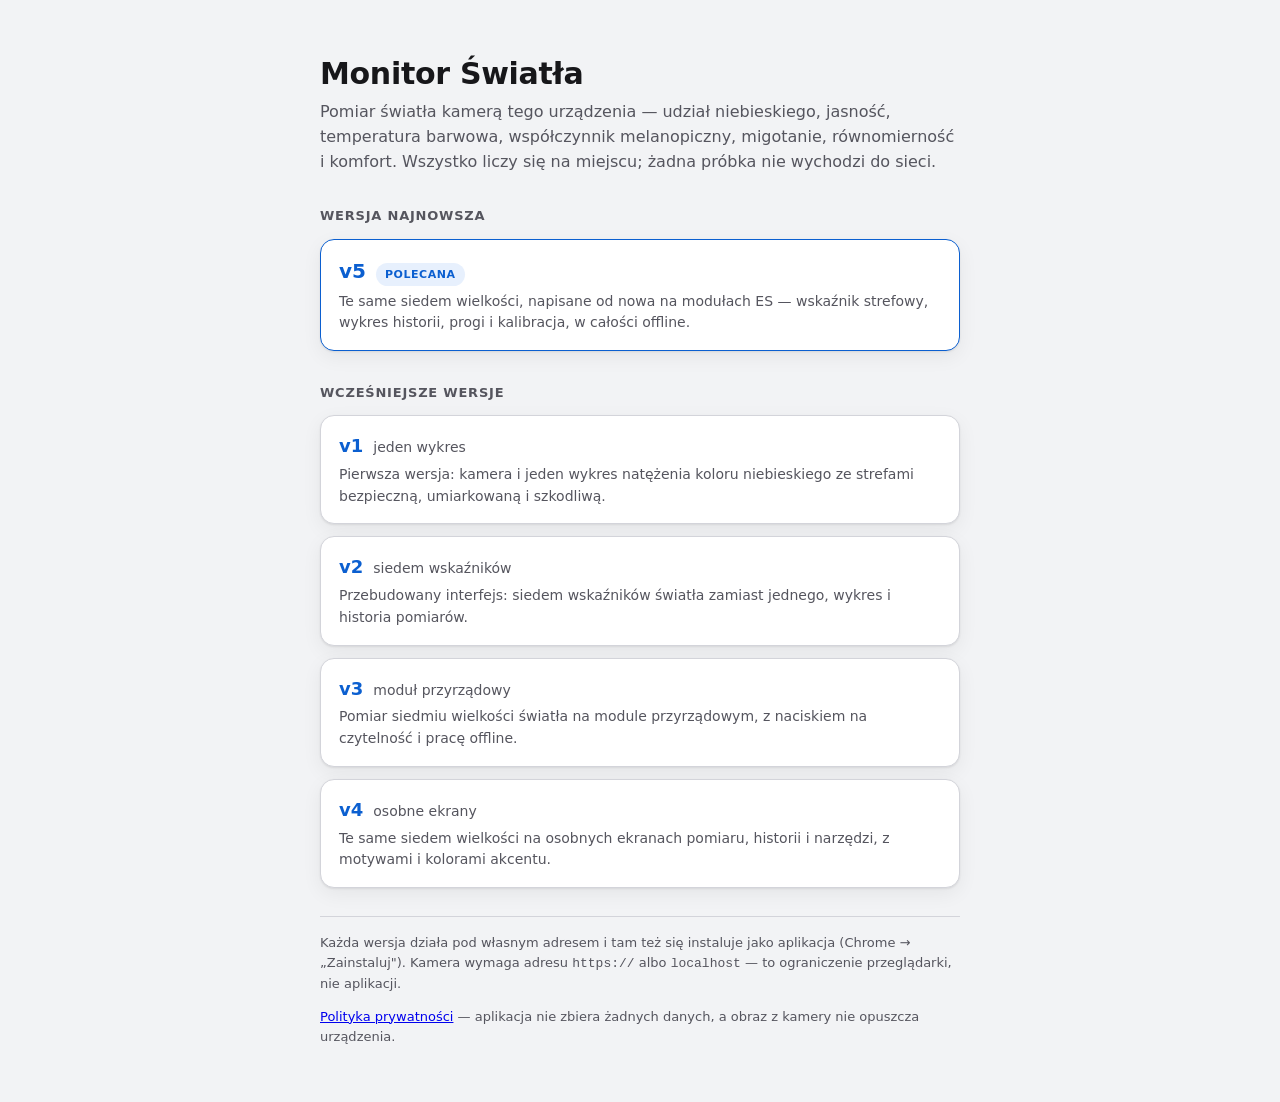
==== commit 0e537f54: "Teach all five versions to speak 30 languages, defaulting to the device Every string the app showed " ====
--- a/docs/index.html
+++ b/docs/index.html
@@ -10,8 +10,22 @@
      systemu, żeby pasek przeglądarki nie faworyzował żadnej z wersji. -->
 <meta name="theme-color" content="#f2f2f3" media="(prefers-color-scheme: light)">
 <meta name="theme-color" content="#141416" media="(prefers-color-scheme: dark)">
-<link rel="icon" href="icons/icon-192.png">
+<link rel="icon" href="icons/icon-192.png" sizes="192x192" type="image/png">
+<link rel="icon" href="icons/icon-512.png" sizes="512x512" type="image/png">
 <link rel="apple-touch-icon" href="icons/icon-192.png">
+<!-- Adres kanoniczny i karta podglądu. Oba sklepy proszą w formularzach o odsyłacz
+     do witryny aplikacji i do polityki prywatności, a recenzent (i każdy komunikator,
+     w którym ten odsyłacz się pojawi) czyta stąd tytuł, opis i obrazek. Adresy są
+     bezwzględne celowo: podgląd musi działać także tam, gdzie strony nikt nie otworzył. -->
+<link rel="canonical" href="https://cwichula.github.io/blueColorMonitor/">
+<meta property="og:type" content="website">
+<meta property="og:site_name" content="Monitor Światła">
+<meta property="og:title" content="Monitor Światła">
+<meta property="og:description" content="Mierzy kamerą siedem wielkości opisujących światło wokół Ciebie. Wszystko liczy się na Twoim urządzeniu, działa bez internetu i nic nie jest wysyłane do sieci.">
+<meta property="og:url" content="https://cwichula.github.io/blueColorMonitor/">
+<meta property="og:image" content="https://cwichula.github.io/blueColorMonitor/icons/icon-512.png">
+<meta property="og:locale" content="pl_PL">
+<meta name="twitter:card" content="summary">
 <style>
 /* ---------------------------------------------------------------------------
    To jest wyłącznie ROZGAŁĘZIENIE: spis wersji i nic więcej. Żadna wersja nie
@@ -216,6 +230,14 @@
     aplikacja (Chrome → „Zainstaluj"). Kamera wymaga adresu <code>https://</code>
     albo <code>localhost</code> — to ograniczenie przeglądarki, nie aplikacji.
   </p>
+
+  <!-- Odnośnik stoi tu, a nie w samych wersjach, bo dokument dotyczy całej
+       witryny i wszystkich pięciu wersji naraz. Sklepy z aplikacjami wymagają
+       stałego, publicznego adresu polityki prywatności — to jest ten adres. -->
+  <p class="note" style="border-top: 0; padding-top: 0; margin-top: 12px;">
+    <a href="./prywatnosc.html">Polityka prywatności</a> — aplikacja nie zbiera
+    żadnych danych, a obraz z kamery nie opuszcza urządzenia.
+  </p>
 </div>
 
 <script>
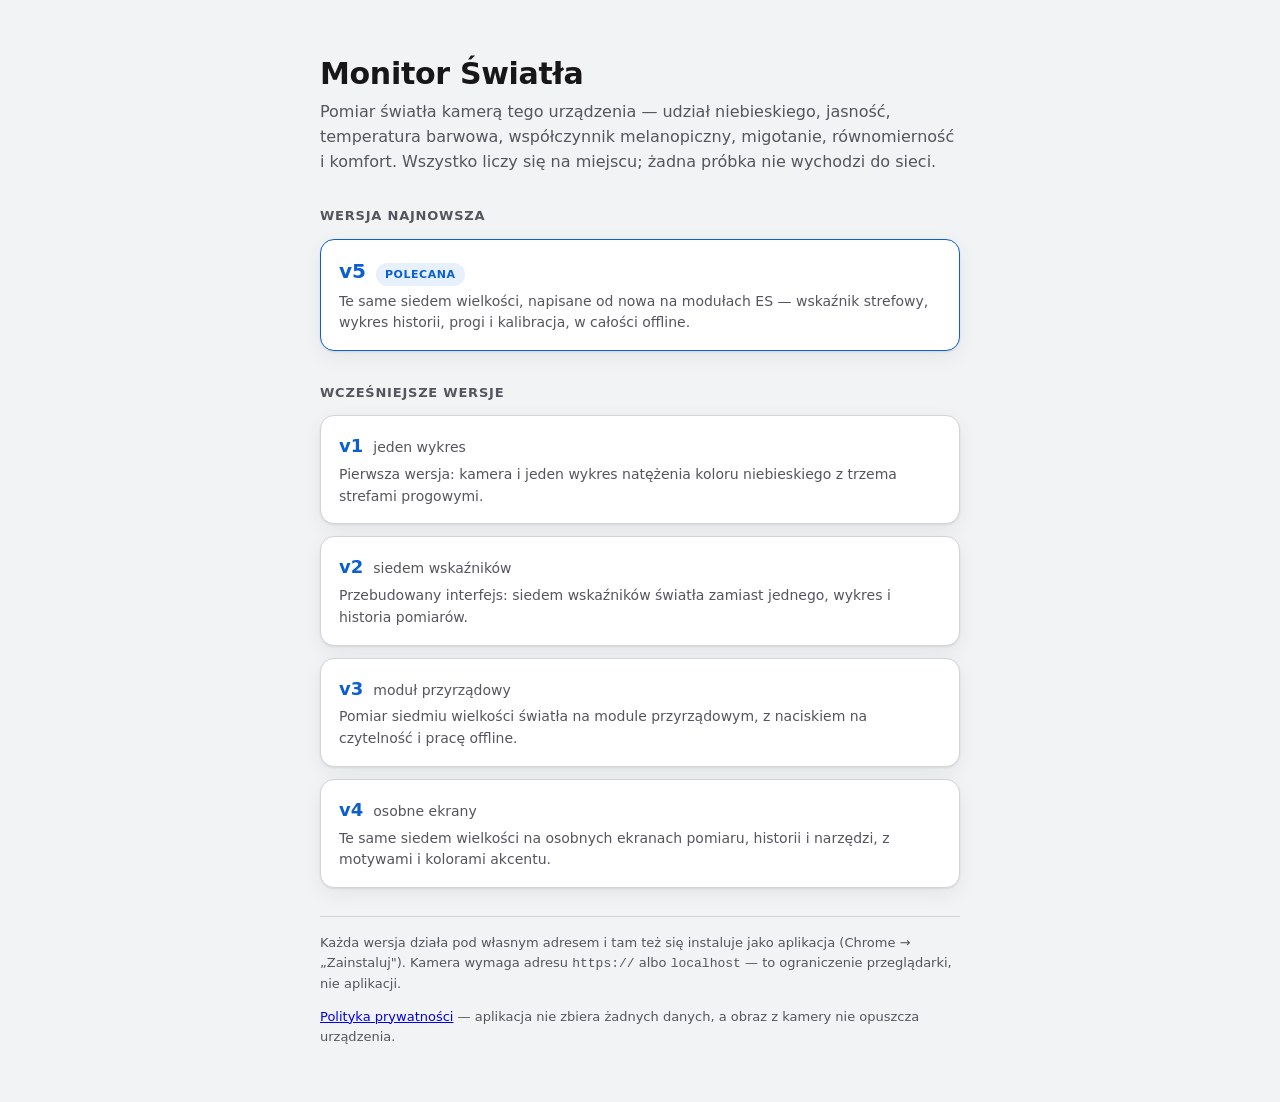
==== commit 2d27bbf6: "Stop calling neutral daylight harmful, and put the privacy policy in the app Faza 1 of the store-rea" ====
--- a/docs/index.html
+++ b/docs/index.html
@@ -187,8 +187,8 @@
       <span class="ver__short">jeden wykres</span>
     </span>
     <p class="ver__desc">
-      Pierwsza wersja: kamera i jeden wykres natężenia koloru niebieskiego ze
-      strefami bezpieczną, umiarkowaną i szkodliwą.
+      Pierwsza wersja: kamera i jeden wykres natężenia koloru niebieskiego
+      z trzema strefami progowymi.
     </p>
   </a>
 
